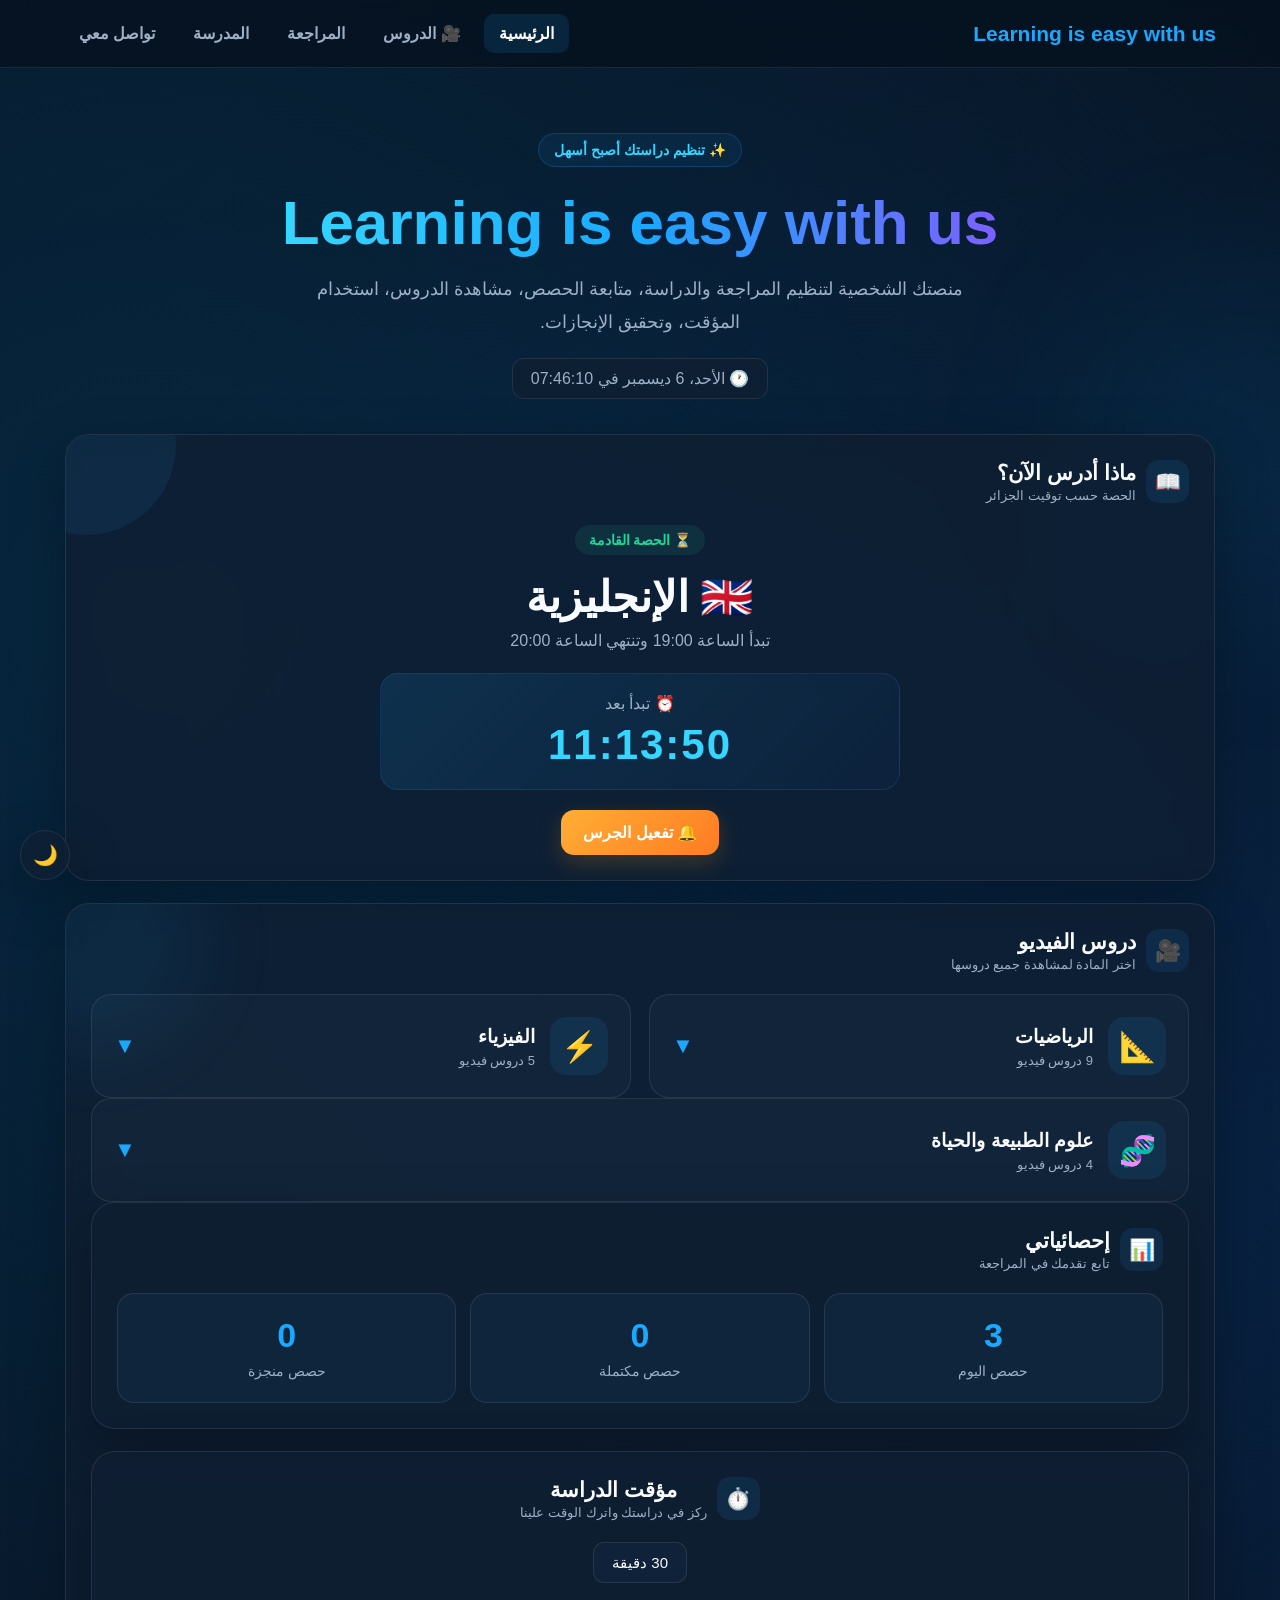
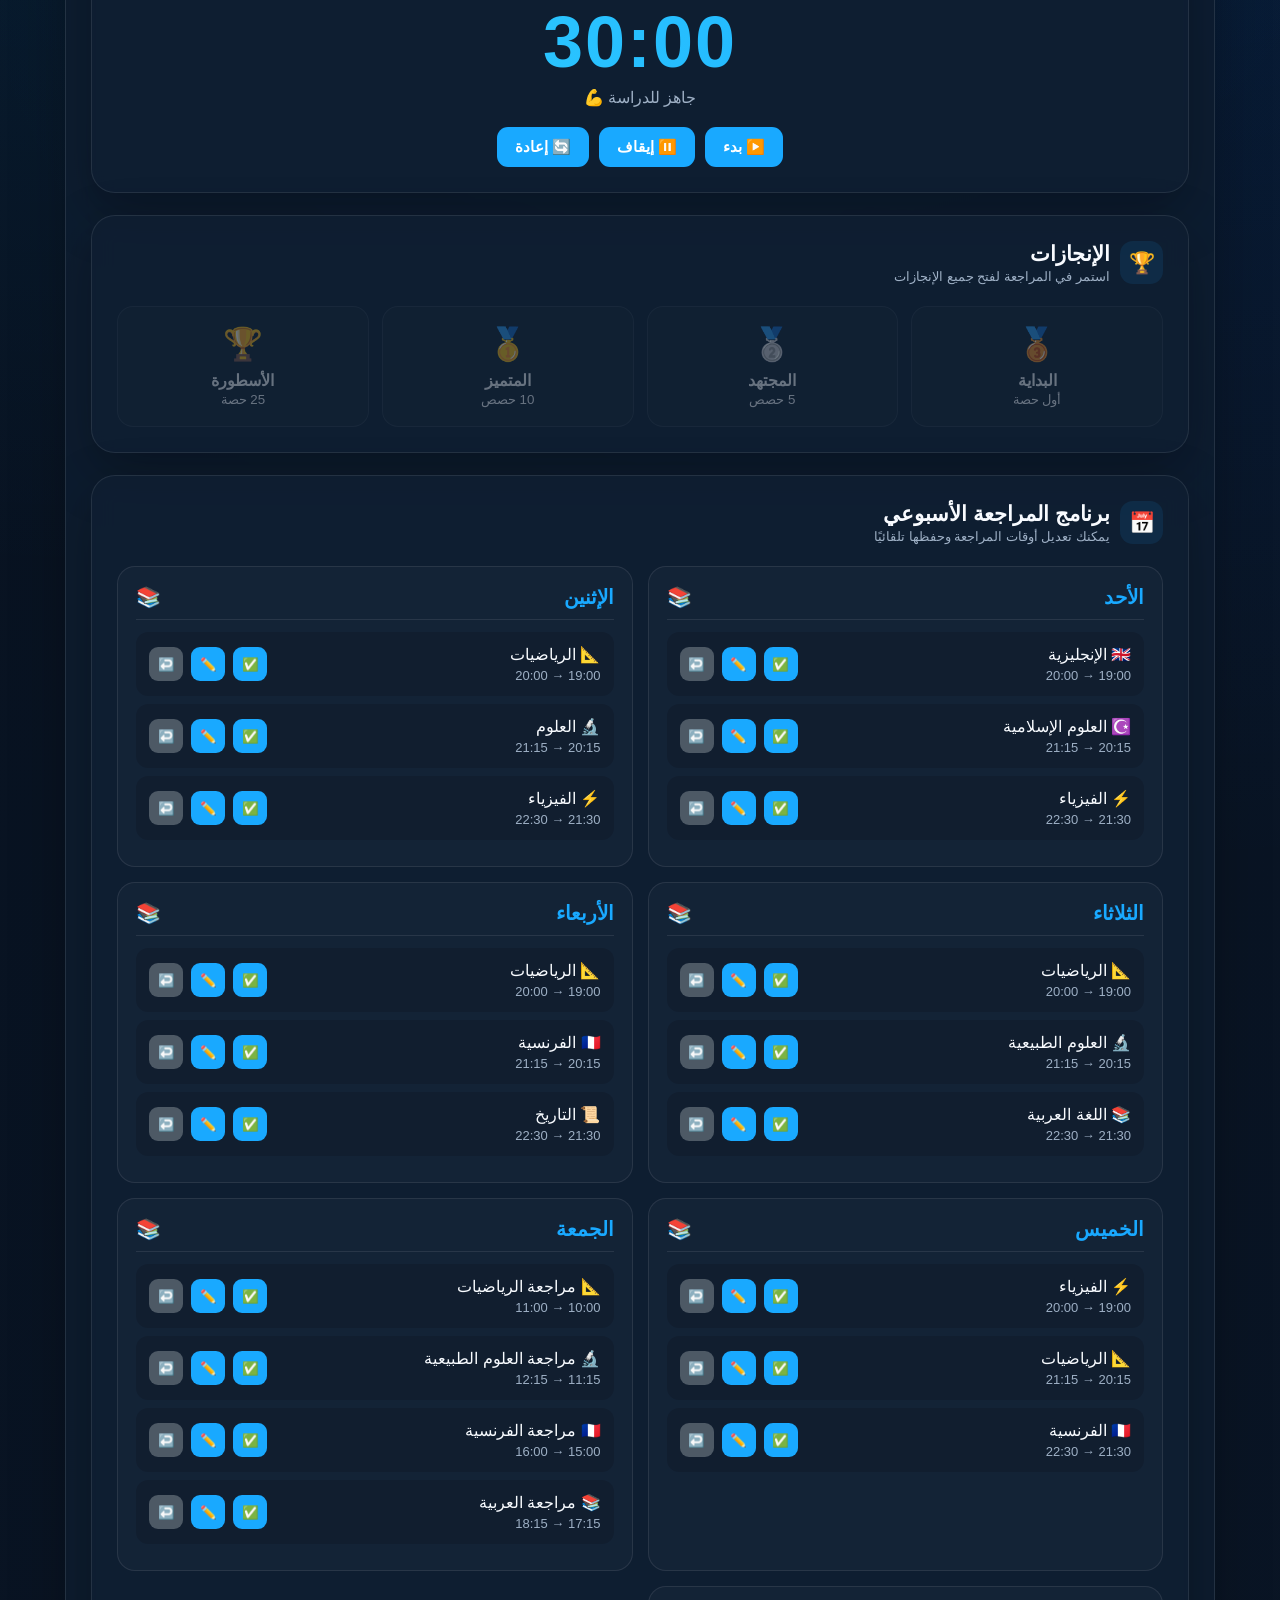
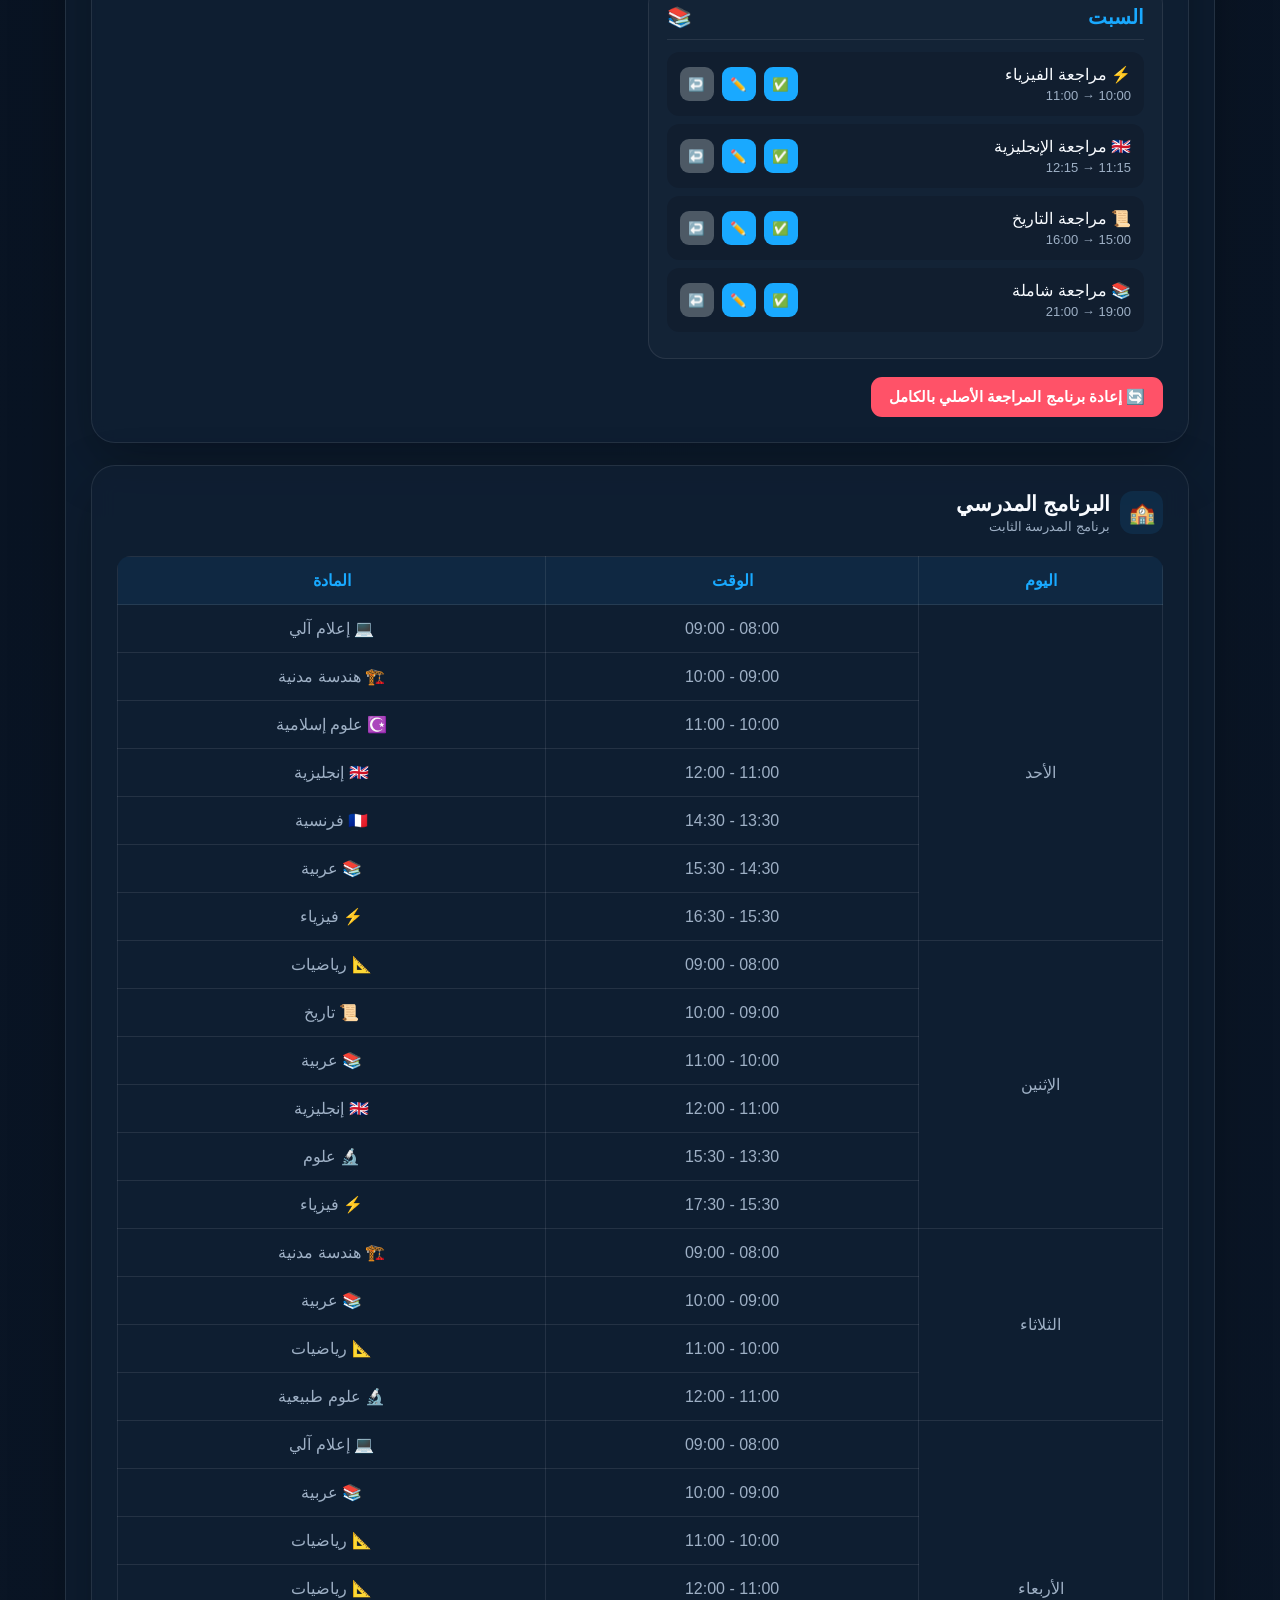
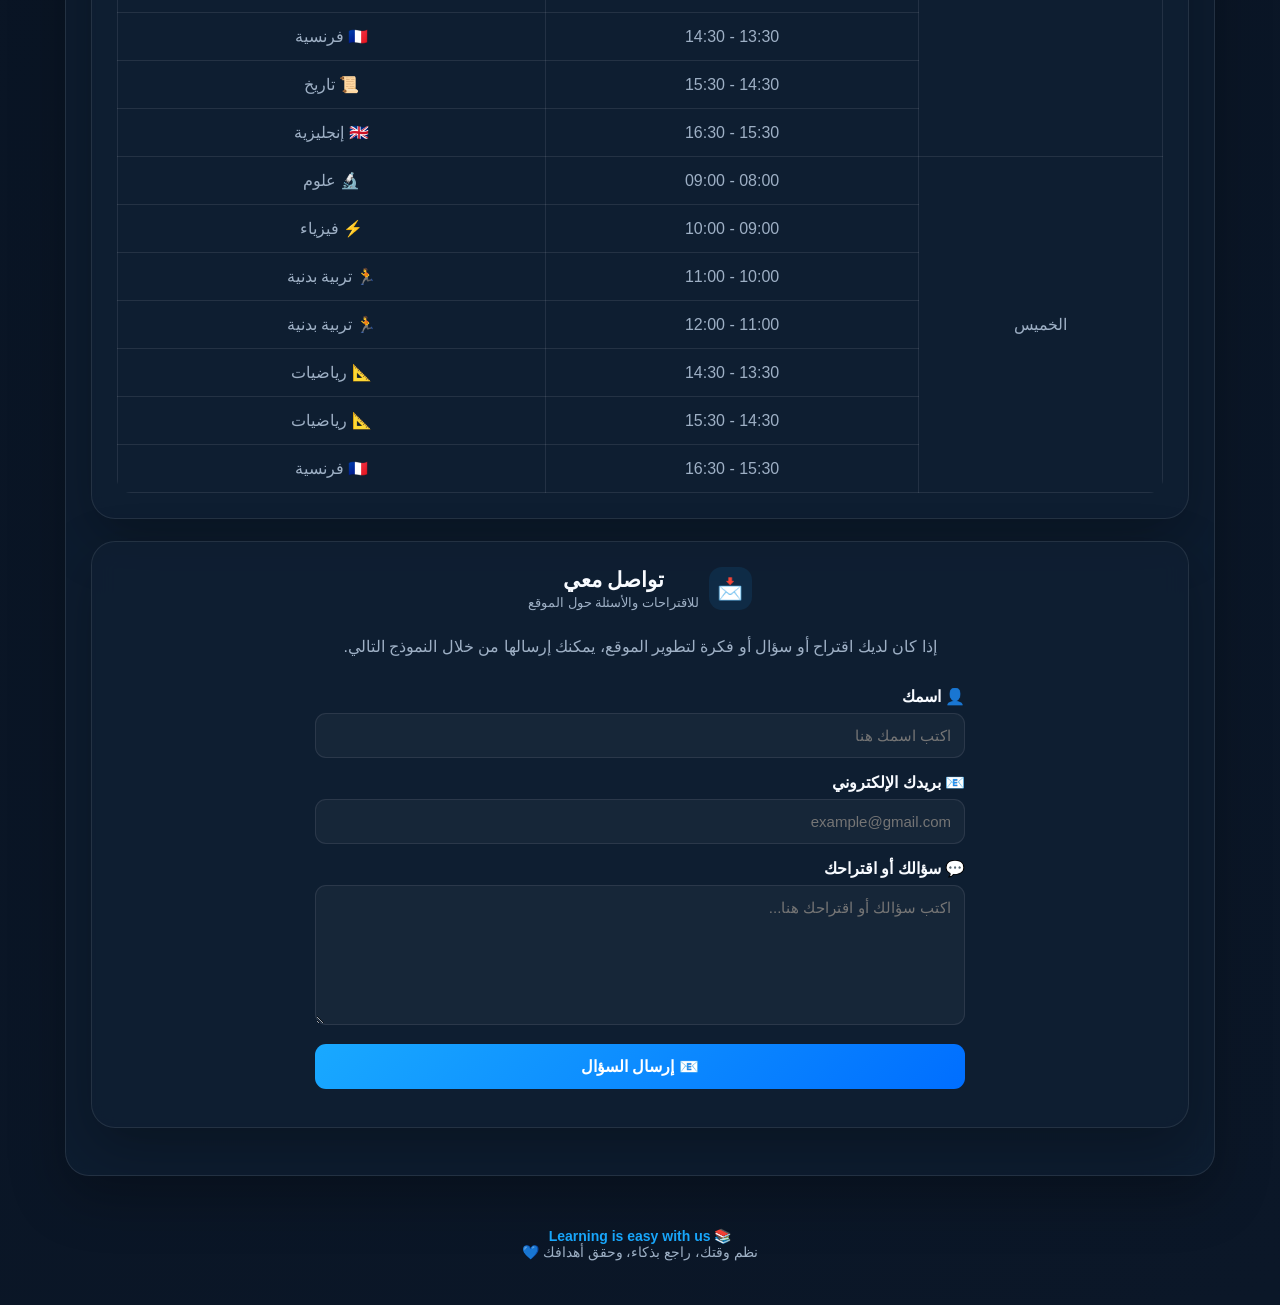
==== index.html @ bc73ed00 "Update biology lessons section with new content Removed the previous biology lessons section and add" ====
<!DOCTYPE html>

<html lang="ar" dir="rtl">
<head>
<meta charset="UTF-8">
<meta name="viewport" content="width=device-width, initial-scale=1.0">

<title>Learning is easy with us | برنامج الدراسة والمراجعة</title>

<meta name="description" content="Learning is easy with us لتنظيم الدراسة والمراجعة للسنة الأولى ثانوي تقني.">
<meta name="keywords" content="Learning is easy with us, 1ع تك1, برنامج الدراسة, برنامج المراجعة, السنة الأولى ثانوي تقني">
<meta name="author" content="Learning is easy with us">
<meta name="robots" content="index, follow">

<style>
:root{
    --bg:#07111f;
    --bg2:#0b1728;
    --card:rgba(15,31,51,.82);
    --card2:#102239;
    --text:#f8fbff;
    --muted:#9eb0c5;
    --blue:#19a9ff;
    --blue2:#006eff;
    --cyan:#35d6ff;
    --green:#20d69a;
    --red:#ff5268;
    --orange:#ffae35;
    --border:rgba(255,255,255,.09);
    --shadow:0 20px 55px rgba(0,0,0,.28);
}

*{
    box-sizing:border-box;
    margin:0;
    padding:0;
}

html{
    scroll-behavior:smooth;
}

body{
    min-height:100vh;
    font-family:Arial,"Tahoma",sans-serif;
    color:var(--text);
    background:
        radial-gradient(circle at 10% 10%,rgba(0,168,255,.14),transparent 28%),
        radial-gradient(circle at 90% 20%,rgba(0,110,255,.12),transparent 25%),
        linear-gradient(135deg,var(--bg),var(--bg2));
    transition:.3s;
}

body.light{
    --bg:#eef6fc;
    --bg2:#dfeefa;
    --card:rgba(255,255,255,.9);
    --card2:#fff;
    --text:#14202d;
    --muted:#607080;
    --border:rgba(0,0,0,.08);
    --shadow:0 15px 40px rgba(25,80,120,.12);
}

body:before{
    content:"";
    position:fixed;
    width:350px;
    height:350px;
    border-radius:50%;
    background:rgba(0,168,255,.07);
    filter:blur(80px);
    top:30%;
    right:-150px;
    pointer-events:none;
    z-index:-1;
}

nav{
    position:sticky;
    top:0;
    z-index:1000;
    width:100%;
    padding:14px 5%;
    display:flex;
    align-items:center;
    justify-content:space-between;
    gap:20px;
    background:rgba(6,17,30,.78);
    backdrop-filter:blur(18px);
    border-bottom:1px solid var(--border);
}

body.light nav{
    background:rgba(255,255,255,.8);
}

.logo{
    font-size:21px;
    font-weight:900;
    color:var(--text);
    display:flex;
    align-items:center;
    gap:9px;
}

.logo span{
    color:var(--blue);
}

.nav-links{
    display:flex;
    gap:8px;
    align-items:center;
    flex-wrap:wrap;
}

.nav-links a{
    text-decoration:none;
    color:var(--muted);
    font-weight:bold;
    padding:10px 15px;
    border-radius:10px;
    transition:.25s;
}

.nav-links a:hover,
.nav-links a.active{
    color:#fff;
    background:rgba(25,169,255,.13);
}

body.light .nav-links a:hover,
body.light .nav-links a.active{
    color:var(--blue2);
}

#theme-button{
    position:fixed;
    left:20px;
    bottom:20px;
    width:50px;
    height:50px;
    border:1px solid var(--border);
    border-radius:50%;
    background:var(--card);
    color:var(--text);
    box-shadow:var(--shadow);
    cursor:pointer;
    font-size:20px;
    z-index:1200;
    transition:.25s;
}

#theme-button:hover{
    transform:rotate(15deg) scale(1.06);
}

.container{
    width:min(1150px,92%);
    margin:auto;
}

.hero{
    padding:65px 0 35px;
    text-align:center;
}

.hero-badge{
    display:inline-flex;
    align-items:center;
    gap:7px;
    padding:8px 15px;
    border:1px solid rgba(25,169,255,.2);
    border-radius:30px;
    background:rgba(25,169,255,.08);
    color:var(--cyan);
    font-weight:bold;
    font-size:14px;
    margin-bottom:20px;
}

.hero h1{
    font-size:clamp(34px,6vw,62px);
    line-height:1.15;
    margin-bottom:15px;
    font-weight:900;
}

.hero h1 span{
    background:linear-gradient(90deg,var(--cyan),var(--blue),#7b61ff);
    -webkit-background-clip:text;
    background-clip:text;
    color:transparent;
}

.hero p{
    color:var(--muted);
    font-size:18px;
    line-height:1.8;
    max-width:700px;
    margin:auto;
}

.clock{
    margin:20px auto 0;
    display:inline-block;
    padding:10px 18px;
    border-radius:12px;
    background:var(--card);
    border:1px solid var(--border);
    color:var(--muted);
}

.card{
    background:var(--card);
    border:1px solid var(--border);
    border-radius:24px;
    padding:25px;
    margin-bottom:22px;
    box-shadow:var(--shadow);
    backdrop-filter:blur(12px);
}

.card-title{
    display:flex;
    align-items:center;
    gap:10px;
    margin-bottom:22px;
}

.card-title .title-icon{
    width:43px;
    height:43px;
    display:grid;
    place-items:center;
    background:rgba(25,169,255,.1);
    border-radius:13px;
    font-size:21px;
}

.card h2{
    font-size:21px;
}

.card-subtitle{
    color:var(--muted);
    font-size:13px;
    margin-top:3px;
}

/* =========================
   🎥 قسم الدروس
========================= */

.video-section{
    position:relative;
    overflow:hidden;
}

.video-section:before{
    content:"";
    position:absolute;
    width:220px;
    height:220px;
    border-radius:50%;
    background:rgba(25,169,255,.07);
    filter:blur(35px);
    left:-80px;
    top:-70px;
    pointer-events:none;
}

.video-grid{
    display:grid;
    grid-template-columns:repeat(2,1fr);
    gap:20px;
}

.video-card{
    position:relative;
    overflow:hidden;
    border:1px solid var(--border);
    border-radius:20px;
    background:rgba(0,0,0,.13);
    transition:.3s;
}

.video-card:hover{
    transform:translateY(-4px);
    border-color:rgba(25,169,255,.35);
    box-shadow:0 15px 35px rgba(0,0,0,.2);
}

.video-frame{
    width:100%;
    aspect-ratio:16/9;
    background:#000;
}

.video-frame iframe{
    width:100%;
    height:100%;
    border:0;
    display:block;
}

.video-info{
    padding:18px;
}

.video-number{
    display:inline-block;
    padding:6px 10px;
    border-radius:20px;
    background:rgba(25,169,255,.1);
    color:var(--cyan);
    font-size:12px;
    font-weight:bold;
    margin-bottom:10px;
}

.video-title{
    font-size:17px;
    font-weight:900;
    line-height:1.7;
    margin-bottom:7px;
}

.video-description{
    color:var(--muted);
    font-size:13px;
    line-height:1.7;
}

.current-card{
    overflow:hidden;
    position:relative;
}

.current-card:before{
    content:"";
    position:absolute;
    width:180px;
    height:180px;
    border-radius:50%;
    background:rgba(25,169,255,.08);
    left:-70px;
    top:-80px;
}

.current-lesson{
    position:relative;
    text-align:center;
}

.lesson-status{
    display:inline-block;
    padding:7px 14px;
    border-radius:30px;
    background:rgba(32,214,154,.1);
    color:var(--green);
    font-weight:bold;
    font-size:14px;
}

.current-subject{
    font-size:clamp(28px,5vw,43px);
    font-weight:900;
    margin:17px 0 8px;
    color:var(--text);
}

.current-time{
    color:var(--muted);
    font-size:16px;
}

.school-timer{
    max-width:520px;
    margin:23px auto 0;
    padding:20px;
    border-radius:18px;
    background:linear-gradient(135deg,rgba(25,169,255,.12),rgba(0,110,255,.04));
    border:1px solid rgba(25,169,255,.14);
}

.school-timer-label{
    color:var(--muted);
    margin-bottom:8px;
}

.school-timer-display{
    direction:ltr;
    font-size:42px;
    font-weight:900;
    letter-spacing:2px;
    color:var(--cyan);
}

.bell-area{
    display:flex;
    justify-content:center;
    margin-top:20px;
}

.bell-button{
    border:0;
    padding:13px 22px;
    border-radius:13px;
    background:linear-gradient(135deg,var(--orange),#ff7b22);
    color:#fff;
    cursor:pointer;
    font-size:16px;
    font-weight:bold;
    box-shadow:0 8px 25px rgba(255,152,0,.2);
    transition:.25s;
}

.bell-button:hover{
    transform:translateY(-2px);
}

.bell-button.active{
    background:linear-gradient(135deg,var(--green),#0da978);
}

.bell-button.ringing{
    background:var(--red);
    animation:alarmPulse .8s infinite;
}

@keyframes alarmPulse{
    0%,100%{transform:scale(1)}
    50%{transform:scale(1.06)}
}

.stats{
    display:grid;
    grid-template-columns:repeat(3,1fr);
    gap:14px;
}

.stat{
    padding:22px 15px;
    text-align:center;
    border-radius:17px;
    background:rgba(25,169,255,.055);
    border:1px solid var(--border);
}

.stat-number{
    display:block;
    font-size:34px;
    font-weight:900;
    color:var(--blue);
    margin-bottom:7px;
}

.stat-label{
    color:var(--muted);
    font-size:14px;
}

.timer{
    text-align:center;
}

.timer select{
    appearance:none;
    padding:11px 18px;
    border-radius:11px;
    border:1px solid var(--border);
    background:var(--card2);
    color:var(--text);
    font-size:15px;
    outline:none;
}

.timer-display{
    direction:ltr;
    font-size:72px;
    font-weight:900;
    letter-spacing:2px;
    margin:18px 0 5px;
    background:linear-gradient(90deg,var(--cyan),var(--blue));
    -webkit-background-clip:text;
    background-clip:text;
    color:transparent;
}

#timerStatus{
    color:var(--muted);
}

.timer-buttons{
    display:flex;
    justify-content:center;
    gap:10px;
    flex-wrap:wrap;
    margin-top:20px;
}

.timer-buttons button,
.main-button{
    border:0;
    padding:11px 18px;
    border-radius:11px;
    background:var(--blue);
    color:#fff;
    font-size:15px;
    font-weight:bold;
    cursor:pointer;
    transition:.25s;
}

.timer-buttons button:hover,
.main-button:hover{
    transform:translateY(-2px);
    background:var(--blue2);
}

.achievements{
    display:grid;
    grid-template-columns:repeat(4,1fr);
    gap:13px;
}

.achievement{
    text-align:center;
    padding:18px 10px;
    border-radius:16px;
    background:rgba(255,255,255,.025);
    border:1px solid var(--border);
    opacity:.38;
    transition:.3s;
}

.achievement.unlocked{
    opacity:1;
    border-color:rgba(32,214,154,.5);
    background:rgba(32,214,154,.07);
    transform:translateY(-2px);
}

.achievement .icon{
    display:block;
    font-size:32px;
    margin-bottom:8px;
}

.schedule{
    display:grid;
    grid-template-columns:repeat(2,1fr);
    gap:15px;
}

.day-card{
    padding:18px;
    border-radius:18px;
    background:rgba(255,255,255,.025);
    border:1px solid var(--border);
}

.day-title{
    display:flex;
    align-items:center;
    justify-content:space-between;
    color:var(--blue);
    font-size:20px;
    font-weight:900;
    padding-bottom:10px;
    border-bottom:1px solid var(--border);
    margin-bottom:12px;
}

.lesson{
    display:flex;
    align-items:center;
    gap:8px;
    padding:12px;
    margin:8px 0;
    border-radius:12px;
    background:rgba(0,0,0,.13);
    border:1px solid transparent;
    transition:.2s;
}

.lesson:hover{
    border-color:rgba(25,169,255,.18);
}

.lesson-info{
    flex:1;
    min-width:0;
}

.lesson-time{
    color:var(--muted);
    font-size:13px;
    margin-top:4px;
}

.lesson.completed{
    opacity:.45;
}

.lesson.completed .lesson-info{
    text-decoration:line-through;
}

.lesson button{
    border:0;
    min-width:34px;
    height:34px;
    border-radius:9px;
    background:var(--blue);
    color:#fff;
    cursor:pointer;
}

.lesson button.restore{
    background:#4d5965;
}

.reset-all{
    margin-top:18px;
    background:var(--red);
}

.reset-all:hover{
    background:#e63e55;
}

.school-schedule{
    overflow:hidden;
}

.table-wrap{
    overflow-x:auto;
    border-radius:14px;
}

table{
    width:100%;
    border-collapse:collapse;
    min-width:700px;
}

th,td{
    padding:14px 12px;
    border:1px solid var(--border);
    text-align:center;
}

th{
    background:rgba(25,169,255,.08);
    color:var(--blue);
}

td{
    color:var(--muted);
}

.contact-card{
    text-align:center;
}

.contact-description{
    color:var(--muted);
    line-height:1.9;
    max-width:650px;
    margin:0 auto 25px;
}

.contact-form{
    width:min(650px,100%);
    margin:auto;
    text-align:right;
}

.contact-form label{
    display:block;
    margin-bottom:7px;
    font-weight:bold;
}

.contact-form input,
.contact-form textarea{
    width:100%;
    padding:13px;
    margin-bottom:15px;
    border-radius:11px;
    border:1px solid var(--border);
    background:rgba(255,255,255,.035);
    color:var(--text);
    font-family:Arial,sans-serif;
    font-size:15px;
    outline:none;
}

.contact-form input:focus,
.contact-form textarea:focus{
    border-color:var(--blue);
    box-shadow:0 0 0 3px rgba(25,169,255,.1);
}

.contact-form textarea{
    min-height:140px;
    resize:vertical;
}

.contact-submit{
    width:100%;
    padding:13px;
    border:0;
    border-radius:11px;
    background:linear-gradient(135deg,var(--blue),var(--blue2));
    color:#fff;
    font-size:16px;
    font-weight:bold;
    cursor:pointer;
}

.contact-submit:disabled{
    opacity:.6;
    cursor:not-allowed;
}

#contactStatus{
    margin-top:13px;
    line-height:1.7;
}

.contact-success{
    color:var(--green);
}

.contact-error{
    color:var(--red);
}

.modal{
    display:none;
    position:fixed;
    inset:0;
    z-index:3000;
    align-items:center;
    justify-content:center;
    padding:20px;
    background:rgba(0,0,0,.72);
    backdrop-filter:blur(5px);
}

.modal-content{
    width:min(450px,100%);
    padding:25px;
    border-radius:22px;
    background:var(--card2);
    border:1px solid var(--border);
    box-shadow:var(--shadow);
}

.modal-content h2{
    color:var(--blue);
    margin-bottom:20px;
}

.modal-content label{
    display:block;
    margin:12px 0 6px;
}

.modal-content input{
    width:100%;
    padding:12px;
    border-radius:10px;
    border:1px solid var(--border);
    background:rgba(255,255,255,.04);
    color:var(--text);
    outline:none;
}

.modal-buttons{
    display:flex;
    gap:10px;
    margin-top:20px;
}

.modal-buttons button{
    flex:1;
    padding:12px;
    border:0;
    border-radius:10px;
    cursor:pointer;
    font-weight:bold;
}

.save-button{
    background:var(--green);
    color:#fff;
}

.cancel-button{
    background:#555;
    color:#fff;
}

footer{
    text-align:center;
    color:var(--muted);
    padding:30px 10px 45px;
    font-size:14px;
}

footer strong{
    color:var(--blue);
}

@media(max-width:800px){

    nav{
        padding:12px 4%;
        flex-direction:column;
    }

    .logo{
        font-size:17px;
    }

    .nav-links{
        justify-content:center;
    }

    .nav-links a{
        padding:8px 9px;
        font-size:13px;
    }

    .hero{
        padding:45px 0 25px;
    }

    .hero p{
        font-size:16px;
    }

    .stats,
    .achievements,
    .schedule,
    .video-grid{
        grid-template-columns:1fr;
    }

    .card{
        padding:18px;
        border-radius:19px;
    }

    .timer-display{
        font-size:55px;
    }

    .lesson{
        flex-wrap:wrap;
    }

    .school-timer-display{
        font-size:35px;
    }

    #theme-button{
        left:14px;
        bottom:14px;
    }
}

@media(max-width:480px){

    .nav-links{
        gap:2px;
    }

    .nav-links a{
        padding:7px;
        font-size:12px;
    }

    .hero h1{
        font-size:35px;
    }

    .current-subject{
        font-size:27px;
    }

    .lesson button{
        min-width:32px;
    }

    .video-title{
        font-size:15px;
    }
}
</style>

</head>

<body>

<nav>
    <div class="logo">
         <span>Learning is easy with us</span>
    </div>

<div class="nav-links">
    <a href="#home" class="active">الرئيسية</a>
    <a href="#videos-section">🎥 الدروس</a>
    <a href="#schedule-section">المراجعة</a>
    <a href="#school-section">المدرسة</a>
    <a href="#contact">تواصل معي</a>
</div>

</nav>

<button id="theme-button" onclick="toggleTheme()">🌙</button>

<main class="container" id="home">

<section class="hero">

<div class="hero-badge">
    ✨ تنظيم دراستك أصبح أسهل
</div>

<h1>
    <span>Learning is easy with us</span>
</h1>

<p>
    منصتك الشخصية لتنظيم المراجعة والدراسة،
    متابعة الحصص، مشاهدة الدروس، استخدام المؤقت،
    وتحقيق الإنجازات.
</p>

<div class="clock" id="clock">
    🕐 جاري تحميل الوقت...
</div>

</section>

<section class="card current-card">

<div class="card-title">
    <div class="title-icon">📖</div>
    <div>
        <h2>ماذا أدرس الآن؟</h2>
        <div class="card-subtitle">الحصة حسب توقيت الجزائر</div>
    </div>
</div>

<div class="current-lesson" id="currentLesson">
    جاري التحقق من الحصة...
</div>

<div class="bell-area">
    <button id="bellButton" class="bell-button" onclick="enableBell()">
        🔔 تفعيل الجرس
    </button>
</div>

</section>





<!-- =====================================================
     🎥 قسم الدروس بالفيديو
     نظام المواد القابلة للفتح والإغلاق
===================================================== -->

<style>

/* ===== بطاقات المواد ===== */

.subject-video-list{
    display:grid;
    grid-template-columns:repeat(2,1fr);
    gap:18px;
}

/* بطاقة المادة */

.subject-video-box{
    border:1px solid var(--border);
    border-radius:20px;
    overflow:hidden;
    background:rgba(255,255,255,.025);
    transition:.3s;
}

.subject-video-box:hover{
    border-color:rgba(25,169,255,.35);
}

/* زر المادة */

.subject-video-button{
    width:100%;
    border:0;
    background:transparent;
    color:var(--text);
    padding:22px;
    display:flex;
    align-items:center;
    gap:15px;
    cursor:pointer;
    text-align:right;
    transition:.25s;
}

.subject-video-button:hover{
    background:rgba(25,169,255,.07);
}

.subject-icon{
    width:58px;
    height:58px;
    flex-shrink:0;
    display:grid;
    place-items:center;
    border-radius:16px;
    background:rgba(25,169,255,.1);
    font-size:30px;
}

.subject-name{
    flex:1;
}

.subject-name strong{
    display:block;
    font-size:19px;
    margin-bottom:5px;
}

.subject-name span{
    color:var(--muted);
    font-size:13px;
}

.subject-arrow{
    font-size:22px;
    color:var(--blue);
    transition:.3s;
}

.subject-video-box.open .subject-arrow{
    transform:rotate(180deg);
}

/* محتوى الدروس */

.subject-video-content{
    display:none;
    padding:0 18px 20px;
    border-top:1px solid var(--border);
}

.subject-video-box.open .subject-video-content{
    display:block;
    animation:videoOpen .3s ease;
}

@keyframes videoOpen{
    from{
        opacity:0;
        transform:translateY(-8px);
    }

    to{
        opacity:1;
        transform:translateY(0);
    }
}

/* شبكة الفيديوهات */

.subject-video-content .video-grid{
    display:grid;
    grid-template-columns:repeat(2,1fr);
    gap:18px;
    padding-top:18px;
}

/* الفيديو */

.subject-video-content .video-card{
    position:relative;
    overflow:hidden;
    border:1px solid var(--border);
    border-radius:18px;
    background:rgba(0,0,0,.13);
    transition:.3s;
}

.subject-video-content .video-card:hover{
    transform:translateY(-3px);
    border-color:rgba(25,169,255,.35);
}

.subject-video-content .video-frame{
    width:100%;
    aspect-ratio:16/9;
    background:#000;
}

.subject-video-content .video-frame iframe{
    width:100%;
    height:100%;
    border:0;
    display:block;
}

.subject-video-content .video-info{
    padding:15px;
}

.subject-video-content .video-number{
    display:inline-block;
    padding:5px 9px;
    border-radius:20px;
    background:rgba(25,169,255,.1);
    color:var(--cyan);
    font-size:12px;
    font-weight:bold;
    margin-bottom:8px;
}

.subject-video-content .video-title{
    font-size:16px;
    font-weight:900;
    line-height:1.6;
    margin-bottom:5px;
}

.subject-video-content .video-description{
    color:var(--muted);
    font-size:12px;
    line-height:1.6;
}

/* الهاتف */

@media(max-width:800px){

    .subject-video-list{
        grid-template-columns:1fr;
    }

    .subject-video-content .video-grid{
        grid-template-columns:1fr;
    }

}

</style>


<section class="card video-section" id="videos-section">

    <div class="card-title">

        <div class="title-icon">🎥</div>

        <div>
            <h2>دروس الفيديو</h2>

            <div class="card-subtitle">
                اختر المادة لمشاهدة جميع دروسها
            </div>
        </div>

    </div>


    <div class="subject-video-list">



        
        <!-- =================================================
             📐 الرياضيات
        ================================================== -->

        <div class="subject-video-box">

            <button
                class="subject-video-button"
                onclick="toggleSubjectVideos(this)"
            >

                <div class="subject-icon">
                    📐
                </div>

                <div class="subject-name">

                    <strong>الرياضيات</strong>

                    <span>
                        9 دروس فيديو
                    </span>

                </div>

                <div class="subject-arrow">
                    ▼
                </div>

            </button>


            <div class="subject-video-content">

                <div class="video-grid">


                    <!-- الدرس 1 -->

                    <div class="video-card">

                        <div class="video-frame">

                            <iframe
                                src="https://www.youtube.com/embed/SiwANq5js_w"
                                title="رياضيات - الدرس 1"
                                allow="accelerometer; autoplay; clipboard-write; encrypted-media; gyroscope; picture-in-picture; web-share"
                                allowfullscreen>
                            </iframe>

                        </div>

                        <div class="video-info">

                            <span class="video-number">
                                📐 الدرس 1
                            </span>

                            <div class="video-title">
                                الرياضيات — الدرس 1
                            </div>

                            <div class="video-description">
                                شرح درس الرياضيات للسنة الأولى ثانوي.
                            </div>

                        </div>

                    </div>


                    <!-- الدرس 2 -->

                    <div class="video-card">

                        <div class="video-frame">

                            <iframe
                                src="https://www.youtube.com/embed/ekZHOZ2nZFg"
                                title="رياضيات - الدرس 2"
                                allow="accelerometer; autoplay; clipboard-write; encrypted-media; gyroscope; picture-in-picture; web-share"
                                allowfullscreen>
                            </iframe>

                        </div>

                        <div class="video-info">

                            <span class="video-number">
                                📐 الدرس 2
                            </span>

                            <div class="video-title">
                                الرياضيات — الدرس 2
                            </div>

                            <div class="video-description">
                                شرح درس الرياضيات للسنة الأولى ثانوي.
                            </div>

                        </div>

                    </div>


                    <!-- الدرس 3 -->

                    <div class="video-card">

                        <div class="video-frame">

                            <iframe
                                src="https://www.youtube.com/embed/ye_iS47a7yk"
                                title="رياضيات - الدرس 3"
                                allow="accelerometer; autoplay; clipboard-write; encrypted-media; gyroscope; picture-in-picture; web-share"
                                allowfullscreen>
                            </iframe>

                        </div>

                        <div class="video-info">

                            <span class="video-number">
                                📐 الدرس 3
                            </span>

                            <div class="video-title">
                                الرياضيات — الدرس 3
                            </div>

                            <div class="video-description">
                                شرح درس الرياضيات للسنة الأولى ثانوي.
                            </div>

                        </div>

                    </div>


                    <!-- الدرس 4 -->

                    <div class="video-card">

                        <div class="video-frame">

                            <iframe
                                src="https://www.youtube.com/embed/rs2yKtdd8qc"
                                title="رياضيات - الدرس 4"
                                allow="accelerometer; autoplay; clipboard-write; encrypted-media; gyroscope; picture-in-picture; web-share"
                                allowfullscreen>
                            </iframe>

                        </div>

                        <div class="video-info">

                            <span class="video-number">
                                📐 الدرس 4
                            </span>

                            <div class="video-title">
                                الرياضيات — الدرس 4
                            </div>

                            <div class="video-description">
                                شرح درس الرياضيات للسنة الأولى ثانوي.
                            </div>

                        </div>

                    </div>


                    <!-- الدرس 5 -->

                    <div class="video-card">

                        <div class="video-frame">

                            <iframe
                                src="https://www.youtube.com/embed/PKJ1jMhHMzo"
                                title="رياضيات - الدرس 5"
                                allow="accelerometer; autoplay; clipboard-write; encrypted-media; gyroscope; picture-in-picture; web-share"
                                allowfullscreen>
                            </iframe>

                        </div>

                        <div class="video-info">

                            <span class="video-number">
                                📐 الدرس 5
                            </span>

                            <div class="video-title">
                                الرياضيات — الدرس 5
                            </div>

                            <div class="video-description">
                                شرح درس الرياضيات للسنة الأولى ثانوي.
                            </div>

                        </div>

                    </div>


                    <!-- الدرس 6 -->

                    <div class="video-card">

                        <div class="video-frame">

                            <iframe
                                src="https://www.youtube.com/embed/7Xns4feLSiI"
                                title="رياضيات - الدرس 6"
                                allow="accelerometer; autoplay; clipboard-write; encrypted-media; gyroscope; picture-in-picture; web-share"
                                allowfullscreen>
                            </iframe>

                        </div>

                        <div class="video-info">

                            <span class="video-number">
                                📐 الدرس 6
                            </span>

                            <div class="video-title">
                                الرياضيات — الدرس 6
                            </div>

                            <div class="video-description">
                                شرح درس الرياضيات للسنة الأولى ثانوي.
                            </div>

                        </div>

                    </div>


                    <!-- الدرس 7 -->

                    <div class="video-card">

                        <div class="video-frame">

                            <iframe
                                src="https://www.youtube.com/embed/nXDTb6bZiTo"
                                title="رياضيات - الدرس 7"
                                allow="accelerometer; autoplay; clipboard-write; encrypted-media; gyroscope; picture-in-picture; web-share"
                                allowfullscreen>
                            </iframe>

                        </div>

                        <div class="video-info">

                            <span class="video-number">
                                📐 الدرس 7
                            </span>

                            <div class="video-title">
                                الرياضيات — الدرس 7
                            </div>

                            <div class="video-description">
                                شرح درس الرياضيات للسنة الأولى ثانوي.
                            </div>

                        </div>

                    </div>


                    <!-- الدرس 8 -->

                    <div class="video-card">

                        <div class="video-frame">

                            <iframe
                                src="https://www.youtube.com/embed/MYkLzBXJ-5o"
                                title="رياضيات - الدرس 8"
                                allow="accelerometer; autoplay; clipboard-write; encrypted-media; gyroscope; picture-in-picture; web-share"
                                allowfullscreen>
                            </iframe>

                        </div>

                        <div class="video-info">

                            <span class="video-number">
                                📐 الدرس 8
                            </span>

                            <div class="video-title">
                                الرياضيات — الدرس 8
                            </div>

                            <div class="video-description">
                                شرح درس الرياضيات للسنة الأولى ثانوي.
                            </div>

                        </div>

                    </div>


                    <!-- الدرس 9 -->

                    <div class="video-card">

                        <div class="video-frame">

                            <iframe
                                src="https://www.youtube.com/embed/xRYmShGz6f4"
                                title="رياضيات - الدرس 9"
                                allow="accelerometer; autoplay; clipboard-write; encrypted-media; gyroscope; picture-in-picture; web-share"
                                allowfullscreen>
                            </iframe>

                        </div>

                        <div class="video-info">

                            <span class="video-number">
                                📐 الدرس 9
                            </span>

                            <div class="video-title">
                                الرياضيات — الدرس 9
                            </div>

                            <div class="video-description">
                                شرح درس الرياضيات للسنة الأولى ثانوي.
                            </div>

                        </div>

                    </div>


                </div>

            </div>

        </div>



        <!-- =================================================
             ⚡ الفيزياء
        ================================================== -->

        <div class="subject-video-box">

            <button
                class="subject-video-button"
                onclick="toggleSubjectVideos(this)"
            >

                <div class="subject-icon">
                    ⚡
                </div>

                <div class="subject-name">

                    <strong>الفيزياء</strong>

                    <span>
                        5 دروس فيديو
                    </span>

                </div>

                <div class="subject-arrow">
                    ▼
                </div>

            </button>


            <div class="subject-video-content">

                <div class="video-grid">


                    <!-- الفيزياء 1 -->

                    <div class="video-card">

                        <div class="video-frame">

                            <iframe
                                src="https://www.youtube.com/embed/Zs_HNZW_ECM"
                                title="فيزياء - الدرس 1"
                                allow="accelerometer; autoplay; clipboard-write; encrypted-media; gyroscope; picture-in-picture; web-share"
                                allowfullscreen>
                            </iframe>

                        </div>

                        <div class="video-info">

                            <span class="video-number">
                                ⚡ الدرس 1
                            </span>

                            <div class="video-title">
                                الفيزياء — الدرس 1
                            </div>

                            <div class="video-description">
                                شرح درس الفيزياء للسنة الأولى ثانوي.
                            </div>

                        </div>

                    </div>


                    <!-- الفيزياء 2 -->

                    <div class="video-card">

                        <div class="video-frame">

                            <iframe
                                src="https://www.youtube.com/embed/dXhSLKisUbU"
                                title="فيزياء - الدرس 2"
                                allow="accelerometer; autoplay; clipboard-write; encrypted-media; gyroscope; picture-in-picture; web-share"
                                allowfullscreen>
                            </iframe>

                        </div>

                        <div class="video-info">

                            <span class="video-number">
                                ⚡ الدرس 2
                            </span>

                            <div class="video-title">
                                الفيزياء — الدرس 2
                            </div>

                            <div class="video-description">
                                شرح درس الفيزياء للسنة الأولى ثانوي.
                            </div>

                        </div>

                    </div>


                    <!-- الفيزياء 3 -->

                    <div class="video-card">

                        <div class="video-frame">

                            <iframe
                                src="https://www.youtube.com/embed/-lFlnPc2LCo"
                                title="فيزياء - الدرس 3"
                                allow="accelerometer; autoplay; clipboard-write; encrypted-media; gyroscope; picture-in-picture; web-share"
                                allowfullscreen>
                            </iframe>

                        </div>

                        <div class="video-info">

                            <span class="video-number">
                                ⚡ الدرس 3
                            </span>

                            <div class="video-title">
                                الفيزياء — الدرس 3
                            </div>

                            <div class="video-description">
                                شرح درس الفيزياء للسنة الأولى ثانوي.
                            </div>

                        </div>

                    </div>


                    <!-- الفيزياء 4 -->

                    <div class="video-card">

                        <div class="video-frame">

                            <iframe
                                src="https://www.youtube.com/embed/Pd6VD3_VgdE"
                                title="فيزياء - الدرس 4"
                                allow="accelerometer; autoplay; clipboard-write; encrypted-media; gyroscope; picture-in-picture; web-share"
                                allowfullscreen>
                            </iframe>

                        </div>

                        <div class="video-info">

                            <span class="video-number">
                                ⚡ الدرس 4
                            </span>

                            <div class="video-title">
                                الفيزياء — الدرس 4
                            </div>

                            <div class="video-description">
                                شرح درس الفيزياء للسنة الأولى ثانوي.
                            </div>

                        </div>

                    </div>


                    <!-- الفيزياء 5 -->

                    <div class="video-card">

                        <div class="video-frame">

                            <iframe
                                src="https://www.youtube.com/embed/uZ1o5viWAHs"
                                title="فيزياء - الدرس 5"
                                allow="accelerometer; autoplay; clipboard-write; encrypted-media; gyroscope; picture-in-picture; web-share"
                                allowfullscreen>
                            </iframe>

                        </div>

                        <div class="video-info">

                            <span class="video-number">
                                ⚡ الدرس 5
                            </span>

                            <div class="video-title">
                                الفيزياء — الدرس 5
                            </div>

                            <div class="video-description">
                                شرح درس الفيزياء للسنة الأولى ثانوي.
                            </div>

                        </div>

                    </div>


                </div>

            </div>

        </div>


    </div>



        <!-- =================================================
             🧬 علوم الطبيعة والحياة
        ================================================== -->

        <div class="subject-video-box">

            <button
                class="subject-video-button"
                onclick="toggleSubjectVideos(this)"
            >

                <div class="subject-icon">
                    🧬
                </div>

                <div class="subject-name">

                    <strong>علوم الطبيعة والحياة</strong>

                    <span>
                        4 دروس فيديو
                    </span>

                </div>

                <div class="subject-arrow">
                    ▼
                </div>

            </button>


            <div class="subject-video-content">

                <div class="video-grid">


                    <!-- علوم الطبيعة والحياة 1 -->

                    <div class="video-card">

                        <div class="video-frame">

                            <iframe
                                src="https://www.youtube.com/embed/Z9XnpZaVOI0"
                                title="علوم الطبيعة والحياة - الدرس 1"
                                loading="lazy"
                                allow="accelerometer; autoplay; clipboard-write; encrypted-media; gyroscope; picture-in-picture; web-share"
                                allowfullscreen>
                            </iframe>

                        </div>

                        <div class="video-info">

                            <span class="video-number">
                                🧬 الدرس 1
                            </span>

                            <div class="video-title">
                                علوم الطبيعة والحياة — الدرس 1
                            </div>

                            <div class="video-description">
                                شرح درس علوم الطبيعة والحياة للسنة الأولى ثانوي.
                            </div>

                        </div>

                    </div>


                    <!-- علوم الطبيعة والحياة 2 -->

                    <div class="video-card">

                        <div class="video-frame">

                            <iframe
                                src="https://www.youtube.com/embed/P2uyQjNkzUc"
                                title="علوم الطبيعة والحياة - الدرس 2"
                                loading="lazy"
                                allow="accelerometer; autoplay; clipboard-write; encrypted-media; gyroscope; picture-in-picture; web-share"
                                allowfullscreen>
                            </iframe>

                        </div>

                        <div class="video-info">

                            <span class="video-number">
                                🧬 الدرس 2
                            </span>

                            <div class="video-title">
                                علوم الطبيعة والحياة — الدرس 2
                            </div>

                            <div class="video-description">
                                شرح درس علوم الطبيعة والحياة للسنة الأولى ثانوي.
                            </div>

                        </div>

                    </div>


                    <!-- علوم الطبيعة والحياة 3 -->

                    <div class="video-card">

                        <div class="video-frame">

                            <iframe
                                src="https://www.youtube.com/embed/QAtbIlh5w7Q"
                                title="علوم الطبيعة والحياة - الدرس 3"
                                loading="lazy"
                                allow="accelerometer; autoplay; clipboard-write; encrypted-media; gyroscope; picture-in-picture; web-share"
                                allowfullscreen>
                            </iframe>

                        </div>

                        <div class="video-info">

                            <span class="video-number">
                                🧬 الدرس 3
                            </span>

                            <div class="video-title">
                                علوم الطبيعة والحياة — الدرس 3
                            </div>

                            <div class="video-description">
                                شرح درس علوم الطبيعة والحياة للسنة الأولى ثانوي.
                            </div>

                        </div>

                    </div>


                    <!-- علوم الطبيعة والحياة 4 -->

                    <div class="video-card">

                        <div class="video-frame">

                            <iframe
                                src="https://www.youtube.com/embed/1kqVRJuSln8"
                                title="علوم الطبيعة والحياة - الدرس 4"
                                loading="lazy"
                                allow="accelerometer; autoplay; clipboard-write; encrypted-media; gyroscope; picture-in-picture; web-share"
                                allowfullscreen>
                            </iframe>

                        </div>

                        <div class="video-info">

                            <span class="video-number">
                                🧬 الدرس 4
                            </span>

                            <div class="video-title">
                                علوم الطبيعة والحياة — الدرس 4
                            </div>

                            <div class="video-description">
                                شرح درس علوم الطبيعة والحياة للسنة الأولى ثانوي.
                            </div>

                        </div>

                    </div>


                </div>

            </div>

        </div>






    
    


<section class="card">

    <div class="card-title">
        <div class="title-icon">📊</div>
        <div>
            <h2>إحصائياتي</h2>
            <div class="card-subtitle">تابع تقدمك في المراجعة</div>
        </div>
    </div>

    <div class="stats">

        <div class="stat">
            <span class="stat-number" id="todayLessons">0</span>
            <span class="stat-label">حصص اليوم</span>
        </div>

        <div class="stat">
            <span class="stat-number" id="completedLessons">0</span>
            <span class="stat-label">حصص مكتملة</span>
        </div>

        <div class="stat">
            <span class="stat-number" id="studyHours">0</span>
            <span class="stat-label">حصص منجزة</span>
        </div>

    </div>

</section>


<section class="card timer">

    <div class="card-title" style="justify-content:center">

        <div class="title-icon">⏱️</div>

        <div>
            <h2>مؤقت الدراسة</h2>
            <div class="card-subtitle">
                ركز في دراستك واترك الوقت علينا
            </div>
        </div>

    </div>

    <select id="timerSelect" onchange="changeTimer()">

        <option value="30">30 دقيقة</option>
        <option value="60">60 دقيقة</option>
        <option value="120">2 ساعة</option>

    </select>

    <div class="timer-display" id="timerDisplay">
        30:00
    </div>

    <div id="timerStatus">
        جاهز للدراسة 💪
    </div>

    <div class="timer-buttons">

        <button onclick="startTimer()">▶️ بدء</button>
        <button onclick="pauseTimer()">⏸️ إيقاف</button>
        <button onclick="resetTimer()">🔄 إعادة</button>

    </div>

</section>


<section class="card">

    <div class="card-title">

        <div class="title-icon">🏆</div>

        <div>
            <h2>الإنجازات</h2>
            <div class="card-subtitle">
                استمر في المراجعة لفتح جميع الإنجازات
            </div>
        </div>

    </div>

    <div class="achievements">

        <div class="achievement" id="achievement1">

            <span class="icon">🥉</span>

            <strong>البداية</strong>

            <br>

            <small>أول حصة</small>

        </div>


        <div class="achievement" id="achievement5">

            <span class="icon">🥈</span>

            <strong>المجتهد</strong>

            <br>

            <small>5 حصص</small>

        </div>


        <div class="achievement" id="achievement10">

            <span class="icon">🥇</span>

            <strong>المتميز</strong>

            <br>

            <small>10 حصص</small>

        </div>


        <div class="achievement" id="achievement25">

            <span class="icon">🏆</span>

            <strong>الأسطورة</strong>

            <br>

            <small>25 حصة</small>

        </div>

    </div>

</section>


<section class="card" id="schedule-section">

    <div class="card-title">

        <div class="title-icon">📅</div>

        <div>
            <h2>برنامج المراجعة الأسبوعي</h2>

            <div class="card-subtitle">
                يمكنك تعديل أوقات المراجعة وحفظها تلقائيًا
            </div>
        </div>

    </div>

    <div class="schedule" id="schedule"></div>

    <button
        class="main-button reset-all"
        onclick="resetAllSchedule()">

        🔄 إعادة برنامج المراجعة الأصلي بالكامل

    </button>

</section>


<section class="card school-schedule" id="school-section">

    <div class="card-title">

        <div class="title-icon">🏫</div>

        <div>
            <h2>البرنامج المدرسي</h2>

            <div class="card-subtitle">
                برنامج المدرسة الثابت
            </div>
        </div>

    </div>

    <div class="table-wrap">

        <table>

            <thead>

                <tr>
                    <th>اليوم</th>
                    <th>الوقت</th>
                    <th>المادة</th>
                </tr>

            </thead>

            <tbody id="schoolScheduleBody"></tbody>

        </table>

    </div>

</section>


<section class="card contact-card" id="contact">

    <div class="card-title" style="justify-content:center">

        <div class="title-icon">📩</div>

        <div>
            <h2>تواصل معي</h2>

            <div class="card-subtitle">
                للاقتراحات والأسئلة حول الموقع
            </div>
        </div>

    </div>

    <div class="contact-description">

        إذا كان لديك اقتراح أو سؤال أو فكرة لتطوير الموقع،
        يمكنك إرسالها من خلال النموذج التالي.

    </div>

    <form
        class="contact-form"
        id="contactForm"
        action="https://formsubmit.co/ajax/a42d66ac3a3d45512c5b907c8ebcef1f"
        method="POST">

        <label for="visitorName">
            👤 اسمك
        </label>

        <input
            type="text"
            id="visitorName"
            name="name"
            placeholder="اكتب اسمك هنا"
            maxlength="80"
            required
        >

        <label for="visitorEmail">
            📧 بريدك الإلكتروني
        </label>

        <input
            type="email"
            id="visitorEmail"
            name="email"
            placeholder="example@gmail.com"
            maxlength="150"
            autocomplete="email"
            required
        >

        <input
            type="hidden"
            id="replyTo"
            name="_replyto"
            value=""
        >

        <label for="visitorQuestion">
            💬 سؤالك أو اقتراحك
        </label>

        <textarea
            id="visitorQuestion"
            name="message"
            placeholder="اكتب سؤالك أو اقتراحك هنا..."
            maxlength="1000"
            required
        ></textarea>

        <input
            type="hidden"
            name="_subject"
            value="رسالة جديدة من Learning is easy with us"
        >

        <input
            type="hidden"
            name="_template"
            value="table"
        >

        <button
            type="submit"
            class="contact-submit"
            id="contactSubmit">

            📧 إرسال السؤال

        </button>

        <div
            id="contactStatus"
            aria-live="polite">
        </div>

    </form>

</section>

</main>


<footer>

    <strong>
        📚 Learning is easy with us
    </strong>

    <br>

    نظم وقتك، راجع بذكاء، وحقق أهدافك 💙

</footer>


<div class="modal" id="editModal">

    <div class="modal-content">

        <h2>✏️ تعديل الحصة</h2>

        <label>اليوم</label>

        <input
            type="text"
            id="editDay"
            readonly
        >

        <label>وقت البداية</label>

        <input
            type="time"
            id="editStart"
        >

        <label>وقت النهاية</label>

        <input
            type="time"
            id="editEnd"
        >

        <div class="modal-buttons">

            <button
                class="save-button"
                onclick="saveEdit()">

                💾 حفظ

            </button>

            <button
                class="cancel-button"
                onclick="closeModal()">

                إلغاء

            </button>

        </div>

    </div>

</div>


<script>

const ALGERIA_TIMEZONE="Africa/Algiers";


const originalSchedule={

"الأحد":[

{
id:"sun-english",
subject:"🇬🇧 الإنجليزية",
start:"19:00",
end:"20:00"
},

{
id:"sun-islamic",
subject:"☪️ العلوم الإسلامية",
start:"20:15",
end:"21:15"
},

{
id:"sun-physics",
subject:"⚡ الفيزياء",
start:"21:30",
end:"22:30"
}

],

"الإثنين":[

{
id:"mon-math",
subject:"📐 الرياضيات",
start:"19:00",
end:"20:00"
},

{
id:"mon-science",
subject:"🔬 العلوم",
start:"20:15",
end:"21:15"
},

{
id:"mon-physics",
subject:"⚡ الفيزياء",
start:"21:30",
end:"22:30"
}

],

"الثلاثاء":[

{
id:"tue-math",
subject:"📐 الرياضيات",
start:"19:00",
end:"20:00"
},

{
id:"tue-natural-science",
subject:"🔬 العلوم الطبيعية",
start:"20:15",
end:"21:15"
},

{
id:"tue-arabic",
subject:"📚 اللغة العربية",
start:"21:30",
end:"22:30"
}

],

"الأربعاء":[

{
id:"wed-math",
subject:"📐 الرياضيات",
start:"19:00",
end:"20:00"
},

{
id:"wed-french",
subject:"🇫🇷 الفرنسية",
start:"20:15",
end:"21:15"
},

{
id:"wed-history",
subject:"📜 التاريخ",
start:"21:30",
end:"22:30"
}

],

"الخميس":[

{
id:"thu-physics",
subject:"⚡ الفيزياء",
start:"19:00",
end:"20:00"
},

{
id:"thu-math",
subject:"📐 الرياضيات",
start:"20:15",
end:"21:15"
},

{
id:"thu-french",
subject:"🇫🇷 الفرنسية",
start:"21:30",
end:"22:30"
}

],

"الجمعة":[

{
id:"fri-math",
subject:"📐 مراجعة الرياضيات",
start:"10:00",
end:"11:00"
},

{
id:"fri-natural-science",
subject:"🔬 مراجعة العلوم الطبيعية",
start:"11:15",
end:"12:15"
},

{
id:"fri-french",
subject:"🇫🇷 مراجعة الفرنسية",
start:"15:00",
end:"16:00"
},

{
id:"fri-arabic",
subject:"📚 مراجعة العربية",
start:"17:15",
end:"18:15"
}

],

"السبت":[

{
id:"sat-physics",
subject:"⚡ مراجعة الفيزياء",
start:"10:00",
end:"11:00"
},

{
id:"sat-english",
subject:"🇬🇧 مراجعة الإنجليزية",
start:"11:15",
end:"12:15"
},

{
id:"sat-history",
subject:"📜 مراجعة التاريخ",
start:"15:00",
end:"16:00"
},

{
id:"sat-comprehensive",
subject:"📚 مراجعة شاملة",
start:"19:00",
end:"21:00"
}

]

};


let schedule =
JSON.parse(localStorage.getItem("myStudySchedule")) ||
JSON.parse(JSON.stringify(originalSchedule));


const arabicDays={

Sunday:"الأحد",
Monday:"الإثنين",
Tuesday:"الثلاثاء",
Wednesday:"الأربعاء",
Thursday:"الخميس",
Friday:"الجمعة",
Saturday:"السبت"

};


const schoolSchedule={

"الأحد":[

["08:00 - 09:00","💻 إعلام آلي"],
["09:00 - 10:00","🏗️ هندسة مدنية"],
["10:00 - 11:00","☪️ علوم إسلامية"],
["11:00 - 12:00","🇬🇧 إنجليزية"],
["13:30 - 14:30","🇫🇷 فرنسية"],
["14:30 - 15:30","📚 عربية"],
["15:30 - 16:30","⚡ فيزياء"]

],

"الإثنين":[

["08:00 - 09:00","📐 رياضيات"],
["09:00 - 10:00","📜 تاريخ"],
["10:00 - 11:00","📚 عربية"],
["11:00 - 12:00","🇬🇧 إنجليزية"],
["13:30 - 15:30","🔬 علوم"],
["15:30 - 17:30","⚡ فيزياء"]

],

"الثلاثاء":[

["08:00 - 09:00","🏗️ هندسة مدنية"],
["09:00 - 10:00","📚 عربية"],
["10:00 - 11:00","📐 رياضيات"],
["11:00 - 12:00","🔬 علوم طبيعية"]

],

"الأربعاء":[

["08:00 - 09:00","💻 إعلام آلي"],
["09:00 - 10:00","📚 عربية"],
["10:00 - 11:00","📐 رياضيات"],
["11:00 - 12:00","📐 رياضيات"],
["13:30 - 14:30","🇫🇷 فرنسية"],
["14:30 - 15:30","📜 تاريخ"],
["15:30 - 16:30","🇬🇧 إنجليزية"]

],

"الخميس":[

["08:00 - 09:00","🔬 علوم"],
["09:00 - 10:00","⚡ فيزياء"],
["10:00 - 11:00","🏃 تربية بدنية"],
["11:00 - 12:00","🏃 تربية بدنية"],
["13:30 - 14:30","📐 رياضيات"],
["14:30 - 15:30","📐 رياضيات"],
["15:30 - 16:30","🇫🇷 فرنسية"]

]

};


function timeToMinutes(time){

    const parts=time.split(":");

    return Number(parts[0])*60+
           Number(parts[1]);

}


function formatRemaining(seconds){

    seconds=Math.max(0,Math.floor(seconds));

    const hours=Math.floor(seconds/3600);

    const minutes=
        Math.floor((seconds%3600)/60);

    const secs=seconds%60;

    if(hours){

        return String(hours).padStart(2,"0")+":"+
               String(minutes).padStart(2,"0")+":"+
               String(secs).padStart(2,"0");

    }

    return String(minutes).padStart(2,"0")+":"+
           String(secs).padStart(2,"0");

}


function getAlgeriaTime(){

    const parts=new Intl.DateTimeFormat(

        "en-US",

        {
            timeZone:ALGERIA_TIMEZONE,
            weekday:"long",
            hour:"2-digit",
            minute:"2-digit",
            second:"2-digit",
            hour12:false
        }

    ).formatToParts(new Date());


    const result={};

    parts.forEach(part=>{

        if(part.type!=="literal"){
            result[part.type]=part.value;
        }

    });


    let hour=Number(result.hour);

    if(hour===24) hour=0;


    return{

        weekday:result.weekday,
        hour,
        minute:Number(result.minute),
        second:Number(result.second)

    };

}


function updateClock(){

    const formatter=new Intl.DateTimeFormat(

        "ar-DZ",

        {
            timeZone:ALGERIA_TIMEZONE,
            weekday:"long",
            day:"numeric",
            month:"long",
            hour:"2-digit",
            minute:"2-digit",
            second:"2-digit",
            hour12:false
        }

    );


    document.getElementById("clock").textContent=
        "🕐 "+formatter.format(new Date());

}


/* =========================================================
   🔔 جرس المدرسة
========================================================= */

let audioContext=null;

let alarmRinging=false;

let schoolBellInterval=null;

let bellEnabled=
    localStorage.getItem("studyBellEnabled")==="true";


function createAudioContext(){

    const AudioContextClass=
        window.AudioContext||
        window.webkitAudioContext;


    if(!AudioContextClass){
        return null;
    }


    if(!audioContext){

        audioContext=
            new AudioContextClass();

    }


    if(audioContext.state==="suspended"){

        audioContext.resume().catch(()=>{});

    }


    return audioContext;

}


function playSchoolBell(){

    const ctx=createAudioContext();

    if(!ctx){
        return;
    }


    const ring=()=>{

        const now=ctx.currentTime;


        const tones=[

            [520,.55],
            [780,.40],
            [1040,.30],
            [1300,.22],
            [1560,.15],
            [2080,.08]

        ];


        tones.forEach(([frequency,volume])=>{

            const oscillator=
                ctx.createOscillator();


            const gain=
                ctx.createGain();


            oscillator.type="sine";


            oscillator.frequency.setValueAtTime(
                frequency,
                now
            );


            gain.gain.setValueAtTime(
                0.0001,
                now
            );


            gain.gain.exponentialRampToValueAtTime(
                volume,
                now+.025
            );


            gain.gain.exponentialRampToValueAtTime(
                0.0001,
                now+1.0
            );


            oscillator.connect(gain);

            gain.connect(ctx.destination);


            oscillator.start(now);

            oscillator.stop(now+1.05);

        });

    };


    if(ctx.state==="suspended"){

        ctx.resume()
            .then(ring)
            .catch(()=>{});

    }else{

        ring();

    }

}


function startAlarm(){

    if(!bellEnabled){
        return;
    }


    if(alarmRinging){
        return;
    }


    const ctx=createAudioContext();


    if(!ctx){
        return;
    }


    const begin=()=>{

        if(alarmRinging){
            return;
        }


        alarmRinging=true;


        const button=
            document.getElementById("bellButton");


        if(button){

            button.classList.remove("active");

            button.classList.add("ringing");

            button.textContent=
                "🛑 إيقاف المنبه";

        }


        playSchoolBell();


        schoolBellInterval=
            setInterval(()=>{

                if(!alarmRinging){
                    return;
                }

                playSchoolBell();

            },1150);

    };


    if(ctx.state==="suspended"){

        ctx.resume()
            .then(begin)
            .catch(()=>{});

    }else{

        begin();

    }

}


function stopAlarm(){

    alarmRinging=false;


    if(schoolBellInterval){

        clearInterval(
            schoolBellInterval
        );

        schoolBellInterval=null;

    }


    const button=
        document.getElementById("bellButton");


    if(!button){
        return;
    }


    button.classList.remove("ringing");


    if(bellEnabled){

        button.classList.add("active");

        button.textContent=
            "🔕 إيقاف الجرس";

    }else{

        button.classList.remove("active");

        button.textContent=
            "🔔 تفعيل الجرس";

    }

}


function enableBell(){

    if(alarmRinging){

        stopAlarm();

        return;

    }


    const ctx=createAudioContext();


    if(!ctx){

        alert(
            "متصفحك لا يدعم تشغيل الجرس."
        );

        return;

    }


    if(ctx.state==="suspended"){

        ctx.resume().catch(()=>{});

    }


    bellEnabled=!bellEnabled;


    localStorage.setItem(
        "studyBellEnabled",
        String(bellEnabled)
    );


    const button=
        document.getElementById("bellButton");


    if(bellEnabled){

        button.classList.add("active");

        button.textContent=
            "🔕 إيقاف الجرس";


        setTimeout(()=>{

            playSchoolBell();

        },100);

    }else{

        stopAlarm();

    }

}


function loadBellState(){

    const button=
        document.getElementById("bellButton");


    if(!button){
        return;
    }


    if(bellEnabled){

        button.classList.add("active");

        button.textContent=
            "🔕 إيقاف الجرس";

    }else{

        button.classList.remove("active");

        button.textContent=
            "🔔 تفعيل الجرس";

    }

}


/* =========================================================
   الحصة الحالية
========================================================= */

let lastStartBell="";

let lastEndBell="";


function updateCurrentLesson(){

    const now=getAlgeriaTime();


    const day=arabicDays[now.weekday];


    const currentSeconds=
        now.hour*3600+
        now.minute*60+
        now.second;


    const lessons=schedule[day]||[];


    const sortedLessons=[...lessons].sort(

        (a,b)=>
            timeToMinutes(a.start)-
            timeToMinutes(b.start)

    );


    let currentLesson=null;

    let nextLesson=null;


    for(const lesson of sortedLessons){

        const startSeconds=
            timeToMinutes(lesson.start)*60;


        const endSeconds=
            timeToMinutes(lesson.end)*60;


        if(
            currentSeconds>=startSeconds&&
            currentSeconds<endSeconds
        ){

            currentLesson=lesson;

            break;

        }


        if(
            startSeconds>currentSeconds&&
            !nextLesson
        ){

            nextLesson=lesson;

        }

    }


    const container=
        document.getElementById("currentLesson");


    if(currentLesson){

        const startSeconds=
            timeToMinutes(currentLesson.start)*60;


        const endSeconds=
            timeToMinutes(currentLesson.end)*60;


        const remaining=
            endSeconds-currentSeconds;


        container.innerHTML=`

            <div class="lesson-status">
                🔴 الحصة جارية الآن
            </div>

            <div class="current-subject">
                ${currentLesson.subject}
            </div>

            <div class="current-time">
                ${currentLesson.start} → ${currentLesson.end}
            </div>

            <div class="school-timer">

                <div class="school-timer-label">
                    ⏳ الوقت المتبقي لإكمال الحصة
                </div>

                <div class="school-timer-display">
                    ${formatRemaining(remaining)}
                </div>

            </div>

        `;


        const lessonKey=
            day+"-"+
            (currentLesson.id||currentLesson.subject)+
            "-"+
            currentLesson.start;


        if(
            currentSeconds>=startSeconds&&
            currentSeconds<=startSeconds+3&&
            lastStartBell!==lessonKey
        ){

            lastStartBell=lessonKey;

            if(bellEnabled){
                startAlarm();
            }

        }


        if(
            remaining<=3&&
            remaining>=0&&
            lastEndBell!==lessonKey
        ){

            lastEndBell=lessonKey;

            if(bellEnabled){
                startAlarm();
            }

        }


        return;

    }


    if(nextLesson){

        const startSeconds=
            timeToMinutes(nextLesson.start)*60;


        const secondsUntil=
            startSeconds-currentSeconds;


        container.innerHTML=`

            <div class="lesson-status">
                ⏳ الحصة القادمة
            </div>

            <div class="current-subject">
                ${nextLesson.subject}
            </div>

            <div class="current-time">
                تبدأ الساعة ${nextLesson.start}
                وتنتهي الساعة ${nextLesson.end}
            </div>

            <div class="school-timer">

                <div class="school-timer-label">
                    ⏰ تبدأ بعد
                </div>

                <div class="school-timer-display">
                    ${formatRemaining(secondsUntil)}
                </div>

            </div>

        `;


        return;

    }


    if(!lessons.length){

        container.innerHTML=`

            <div class="lesson-status">
                💤 لا توجد حصص مراجعة اليوم
            </div>

            <div class="current-subject">
                استمتع بوقتك 💙
            </div>

            <div class="current-time">
                لا توجد مادة مبرمجة لهذا اليوم.
            </div>

        `;


        return;

    }


    container.innerHTML=`

        <div class="lesson-status">
            ✅ انتهت حصص اليوم
        </div>

        <div class="current-subject">
            أحسنت! 🎉
        </div>

        <div class="current-time">
            يمكنك الآن الراحة أو المراجعة.
        </div>

    `;

}


/* =========================================================
   برنامج المراجعة
========================================================= */

function renderSchedule(){

    const container=
        document.getElementById("schedule");


    container.innerHTML="";


    Object.keys(schedule).forEach(day=>{

        const dayCard=
            document.createElement("div");


        dayCard.className="day-card";


        dayCard.innerHTML=
            `<div class="day-title">
                <span>${day}</span>
                <span>📚</span>
            </div>`;


        schedule[day].forEach(lesson=>{

            const completed=
                localStorage.getItem(
                    `completed-${lesson.id}`
                )==="true";


            const lessonDiv=
                document.createElement("div");


            lessonDiv.className=
                "lesson"+
                (completed?" completed":"");


            lessonDiv.innerHTML=`

                <div class="lesson-info">

                    <div>${lesson.subject}</div>

                    <div class="lesson-time">
                        ${lesson.start} → ${lesson.end}
                    </div>

                </div>

                <button
                    title="إنجاز"
                    onclick="toggleComplete('${lesson.id}')">

                    ${completed?"↩️":"✅"}

                </button>

                <button
                    title="تعديل"
                    onclick="openEdit('${day}','${lesson.id}')">

                    ✏️

                </button>

                <button
                    class="restore"
                    title="إرجاع الوقت الأصلي"
                    onclick="restoreLesson('${day}','${lesson.id}')">

                    ↩️

                </button>

            `;


            dayCard.appendChild(lessonDiv);

        });


        container.appendChild(dayCard);

    });


    updateStats();

    updateCurrentLesson();

}


function toggleComplete(id){

    const key=`completed-${id}`;


    const current=
        localStorage.getItem(key)==="true";


    localStorage.setItem(
        key,
        String(!current)
    );


    renderSchedule();

}


function updateStats(){

    const allLessons=
        Object.values(schedule).flat();


    const completed=
        allLessons.filter(
            lesson=>
                localStorage.getItem(
                    `completed-${lesson.id}`
                )==="true"
        ).length;


    document.getElementById(
        "completedLessons"
    ).textContent=completed;


    const now=getAlgeriaTime();


    const today=arabicDays[now.weekday];


    const todayLessons=
        schedule[today]||[];


    document.getElementById(
        "todayLessons"
    ).textContent=
        todayLessons.length;


    document.getElementById(
        "studyHours"
    ).textContent=
        completed;


    const achievements=[

        ["achievement1",1],
        ["achievement5",5],
        ["achievement10",10],
        ["achievement25",25]

    ];


    achievements.forEach(item=>{

        const element=
            document.getElementById(item[0]);


        if(element){

            element.classList.toggle(
                "unlocked",
                completed>=item[1]
            );

        }

    });

}


/* =========================================================
   تعديل الحصص
========================================================= */

let editingDay=null;

let editingId=null;


function openEdit(day,id){

    const lesson=
        schedule[day].find(
            item=>item.id===id
        );


    if(!lesson)return;


    editingDay=day;

    editingId=id;


    document.getElementById("editDay").value=day;


    document.getElementById("editStart").value=
        lesson.start;


    document.getElementById("editEnd").value=
        lesson.end;


    document.getElementById("editModal").style.display=
        "flex";

}


function closeModal(){

    document.getElementById("editModal").style.display=
        "none";


    editingDay=null;

    editingId=null;

}


function saveEdit(){

    if(!editingDay||!editingId)return;


    const start=
        document.getElementById("editStart").value;


    const end=
        document.getElementById("editEnd").value;


    if(!start||!end){

        alert(
            "اختر وقت البداية والنهاية."
        );

        return;

    }


    if(
        timeToMinutes(start)>=
        timeToMinutes(end)
    ){

        alert(
            "وقت النهاية يجب أن يكون بعد وقت البداية."
        );

        return;

    }


    const lesson=
        schedule[editingDay].find(
            item=>item.id===editingId
        );


    if(lesson){

        lesson.start=start;

        lesson.end=end;

    }


    localStorage.setItem(
        "myStudySchedule",
        JSON.stringify(schedule)
    );


    closeModal();

    renderSchedule();

}


function restoreLesson(day,id){

    const original=
        originalSchedule[day].find(
            item=>item.id===id
        );


    const current=
        schedule[day].find(
            item=>item.id===id
        );


    if(!original||!current)return;


    current.start=original.start;

    current.end=original.end;


    localStorage.setItem(
        "myStudySchedule",
        JSON.stringify(schedule)
    );


    renderSchedule();

}


function resetAllSchedule(){

    if(!confirm(
        "هل تريد إعادة برنامج المراجعة الأصلي بالكامل؟"
    )){

        return;

    }


    schedule=
        JSON.parse(
            JSON.stringify(originalSchedule)
        );


    localStorage.setItem(
        "myStudySchedule",
        JSON.stringify(schedule)
    );


    renderSchedule();


    alert(
        "تمت إعادة البرنامج الأصلي ✅"
    );

}


/* =========================================================
   الوضع الليلي / النهاري
========================================================= */

function toggleTheme(){

    document.body.classList.toggle("light");


    const light=
        document.body.classList.contains("light");


    localStorage.setItem(
        "studyTheme",
        light?"light":"dark"
    );


    document.getElementById(
        "theme-button"
    ).textContent=
        light?"☀️":"🌙";

}


function loadTheme(){

    const light=
        localStorage.getItem("studyTheme")==="light";


    document.body.classList.toggle(
        "light",
        light
    );


    document.getElementById(
        "theme-button"
    ).textContent=
        light?"☀️":"🌙";

}


/* =========================================================
   مؤقت الدراسة
========================================================= */

let timerSeconds=30*60;

let timerInterval=null;

let timerRunning=false;


function formatTimer(seconds){

    const minutes=
        Math.floor(seconds/60);


    const secs=
        seconds%60;


    return String(minutes).padStart(2,"0")+
        ":"+
        String(secs).padStart(2,"0");

}


function updateTimerDisplay(){

    document.getElementById(
        "timerDisplay"
    ).textContent=
        formatTimer(timerSeconds);

}


function changeTimer(){

    if(timerRunning)return;


    const minutes=
        Number(
            document.getElementById(
                "timerSelect"
            ).value
        );


    timerSeconds=minutes*60;


    document.getElementById(
        "timerStatus"
    ).textContent=
        "جاهز للدراسة 💪";


    updateTimerDisplay();

}


function startTimer(){

    if(timerRunning)return;


    createAudioContext();


    timerRunning=true;


    document.getElementById(
        "timerStatus"
    ).textContent=
        "📚 وقت الدراسة الآن...";


    timerInterval=
        setInterval(()=>{

            if(timerSeconds>0){

                timerSeconds--;

                updateTimerDisplay();

            }else{

                finishTimer();

            }

        },1000);

}


function pauseTimer(){

    if(!timerRunning)return;


    clearInterval(timerInterval);


    timerInterval=null;

    timerRunning=false;


    document.getElementById(
        "timerStatus"
    ).textContent=
        "⏸️ تم إيقاف المؤقت مؤقتًا";

}


function resetTimer(){

    clearInterval(timerInterval);


    timerInterval=null;

    timerRunning=false;


    const minutes=
        Number(
            document.getElementById(
                "timerSelect"
            ).value
        );


    timerSeconds=minutes*60;


    document.getElementById(
        "timerStatus"
    ).textContent=
        "جاهز للدراسة 💪";


    updateTimerDisplay();

}


function finishTimer(){

    clearInterval(timerInterval);


    timerInterval=null;

    timerRunning=false;

    timerSeconds=0;


    updateTimerDisplay();


    document.getElementById(
        "timerStatus"
    ).textContent=
        "🎉 انتهى وقت الدراسة!";


    if(bellEnabled){

        startAlarm();

    }else{

        alert(
            "🎉 انتهى وقت الدراسة! أحسنت."
        );

    }

}


/* =========================================================
   برنامج المدرسة
========================================================= */

function renderSchoolSchedule(){

    const body=
        document.getElementById(
            "schoolScheduleBody"
        );


    body.innerHTML="";


    Object.entries(
        schoolSchedule
    ).forEach(([day,items])=>{

        items.forEach((item,index)=>{

            const row=
                document.createElement("tr");


            if(index===0){

                const dayCell=
                    document.createElement("td");


                dayCell.rowSpan=
                    items.length;


                dayCell.textContent=day;


                row.appendChild(dayCell);

            }


            row.innerHTML+=`

                <td>${item[0]}</td>
                <td>${item[1]}</td>

            `;


            body.appendChild(row);

        });

    });

}


/* =========================================================
   نموذج التواصل
========================================================= */

const contactForm=
    document.getElementById("contactForm");


const contactSubmit=
    document.getElementById("contactSubmit");


const contactStatus=
    document.getElementById("contactStatus");


contactForm.addEventListener(

    "submit",

    async event=>{

        event.preventDefault();


        const name=
            document.getElementById(
                "visitorName"
            ).value.trim();


        const email=
            document.getElementById(
                "visitorEmail"
            ).value.trim();


        const message=
            document.getElementById(
                "visitorQuestion"
            ).value.trim();


        if(!name||!email||!message){

            contactStatus.textContent=
                "⚠️ اكتب اسمك وبريدك الإلكتروني وسؤالك أو اقتراحك أولاً.";


            contactStatus.className=
                "contact-error";


            return;

        }


        const emailPattern=
            /^[^\s@]+@[^\s@]+\.[^\s@]+$/;


        if(!emailPattern.test(email)){

            contactStatus.textContent=
                "⚠️ أدخل بريدًا إلكترونيًا صحيحًا.";


            contactStatus.className=
                "contact-error";


            return;

        }


        document.getElementById(
            "replyTo"
        ).value=email;


        contactSubmit.disabled=true;


        contactSubmit.textContent=
            "⏳ جارٍ إرسال السؤال...";


        contactStatus.textContent="";


        try{

            const response=
                await fetch(

                    contactForm.action,

                    {

                        method:"POST",

                        headers:{
                            "Accept":
                                "application/json"
                        },

                        body:
                            new FormData(
                                contactForm
                            )

                    }

                );


            const data=
                await response.json()
                .catch(()=>({}));


            if(
                !response.ok||
                data.success===false
            ){

                throw new Error(
                    "Send failed"
                );

            }


            contactStatus.textContent=
                "✅ تم إرسال سؤالك بنجاح! شكرًا لك.";


            contactStatus.className=
                "contact-success";


            contactForm.reset();


        }catch(error){

            contactStatus.textContent=
                "❌ لم يتم الإرسال. تأكد من تفعيل FormSubmit من الرسالة التي وصلتك إلى Gmail.";


            contactStatus.className=
                "contact-error";

        }


        contactSubmit.disabled=false;


        contactSubmit.textContent=
            "📧 إرسال السؤال";

    }

);


/* =========================================================
   النافذة
========================================================= */

document.getElementById(
    "editModal"
).addEventListener(

    "click",

    event=>{

        if(
            event.target===
            event.currentTarget
        ){

            closeModal();

        }

    }

);


/* =========================================================
   تشغيل الموقع
========================================================= */

loadTheme();

loadBellState();

renderSchedule();

renderSchoolSchedule();

updateClock();

updateCurrentLesson();

updateTimerDisplay();


setInterval(()=>{

    updateClock();

    updateCurrentLesson();

    updateStats();

},1000);

</script>

</body>
</html>
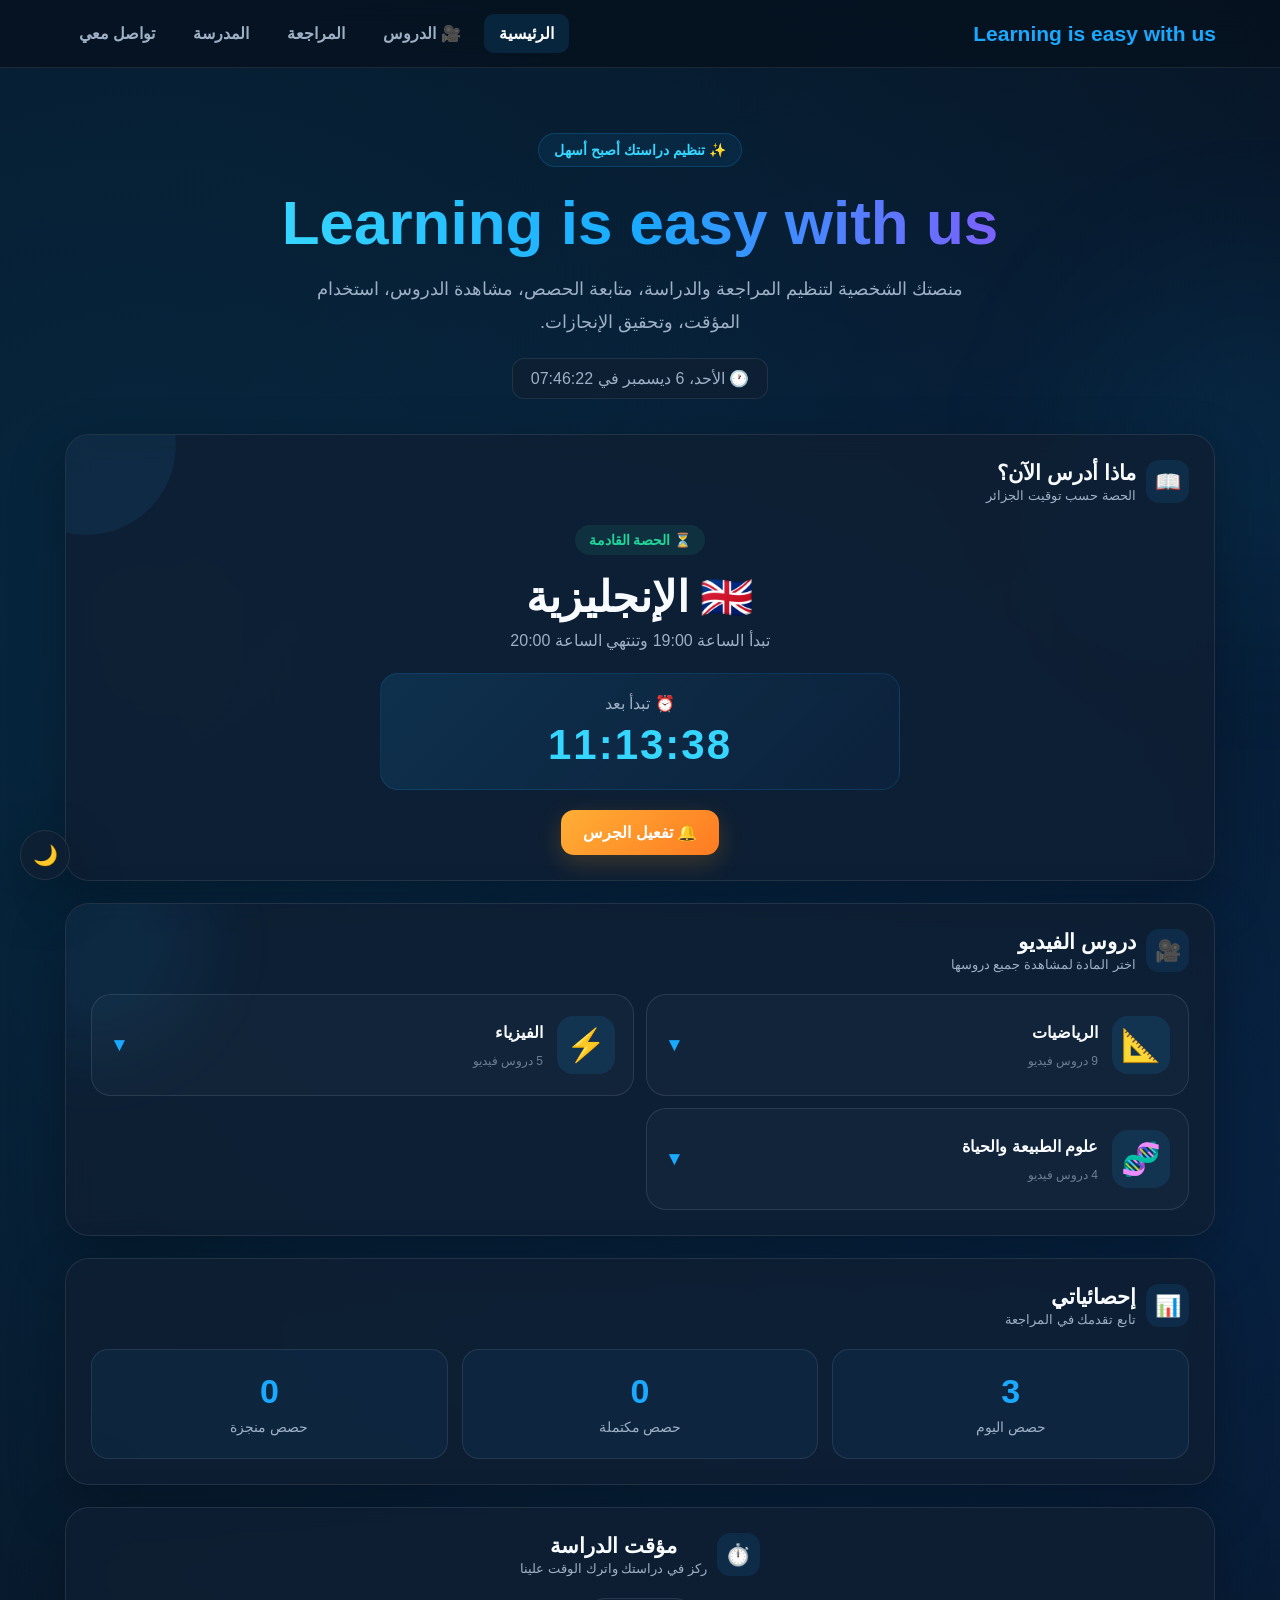
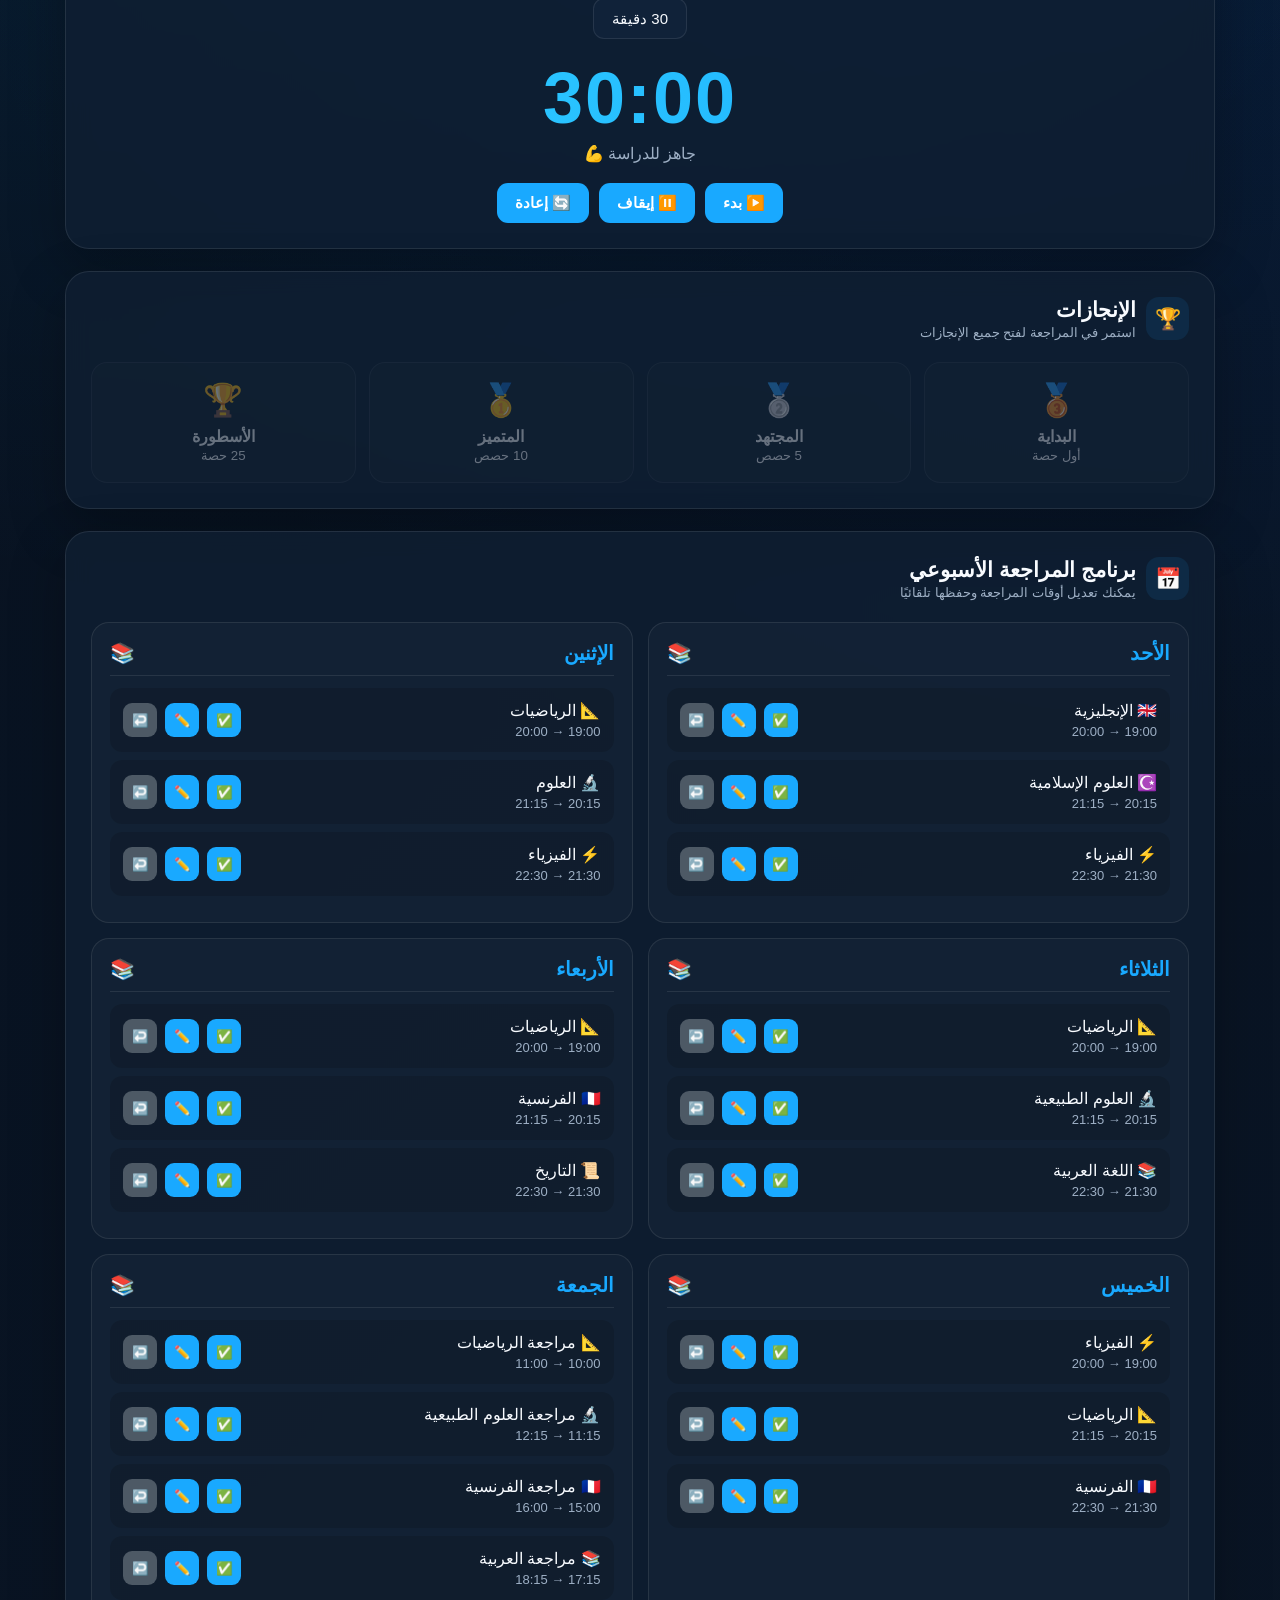
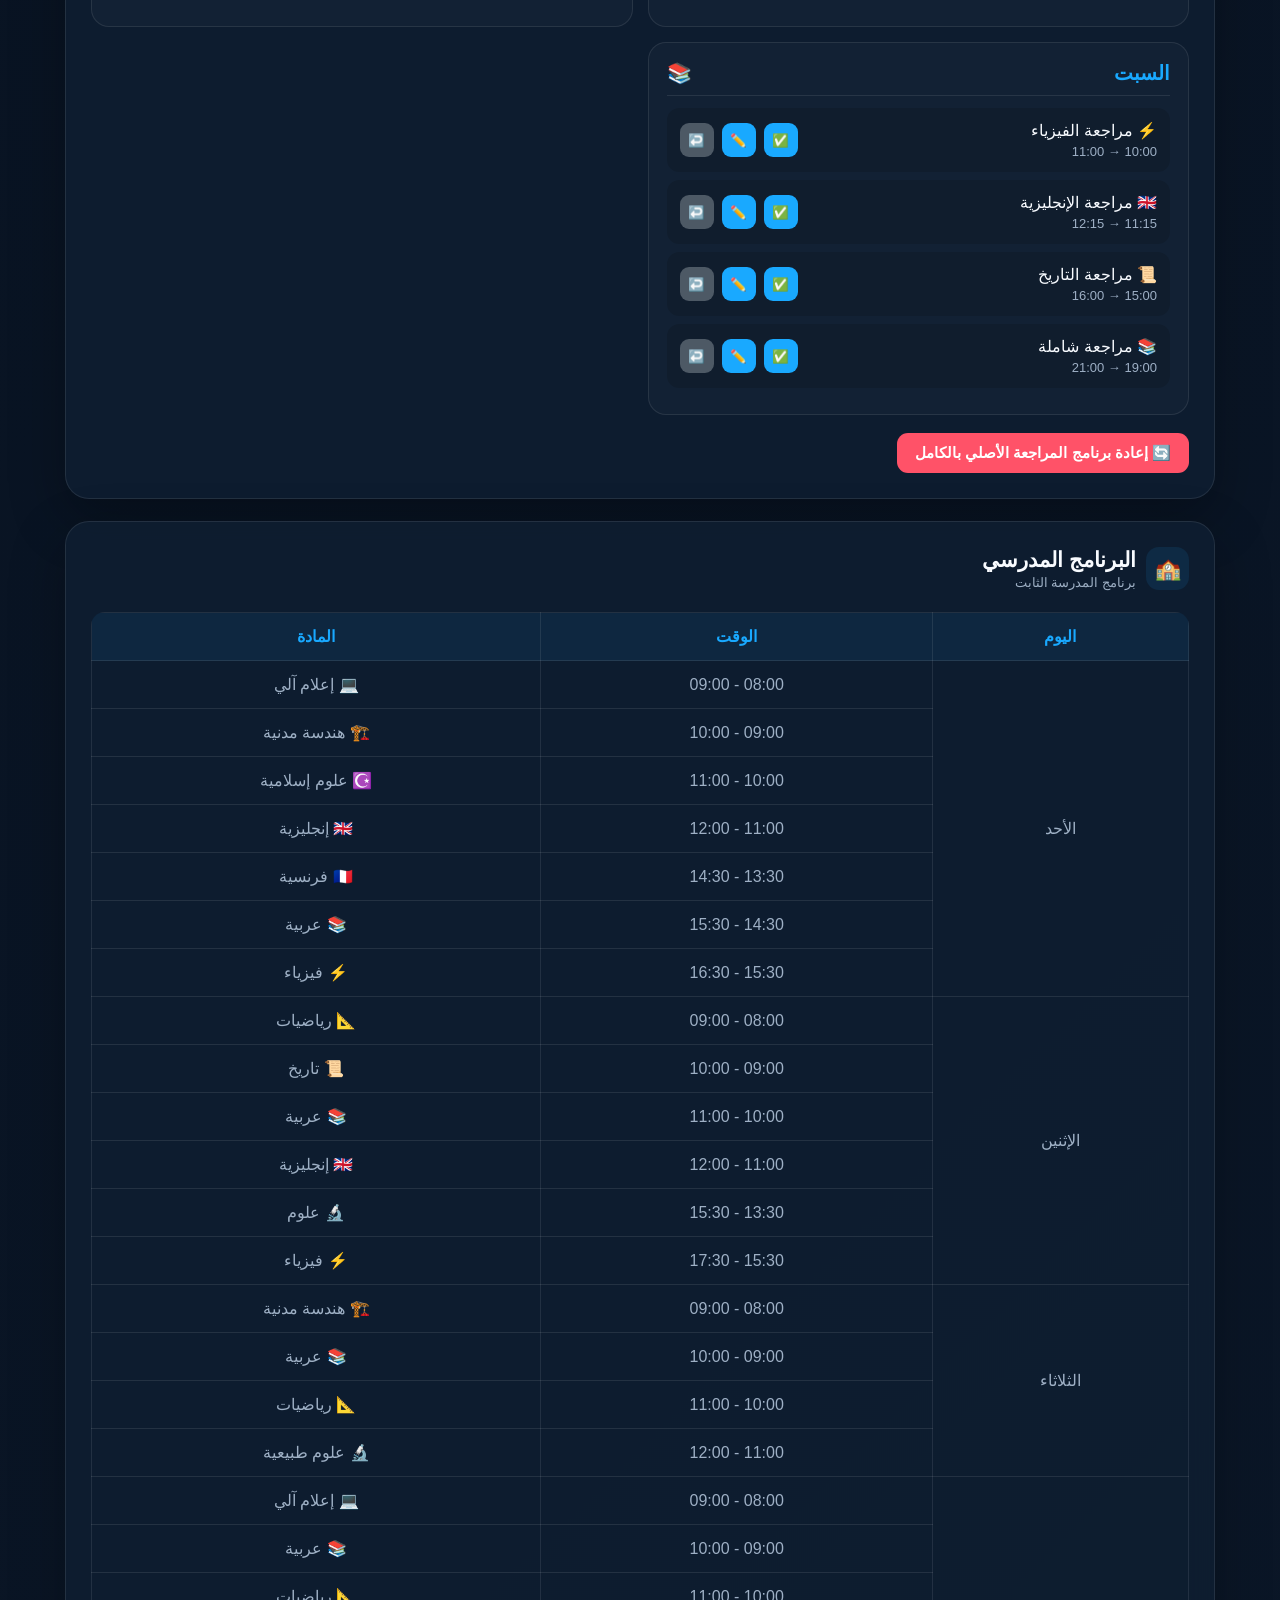
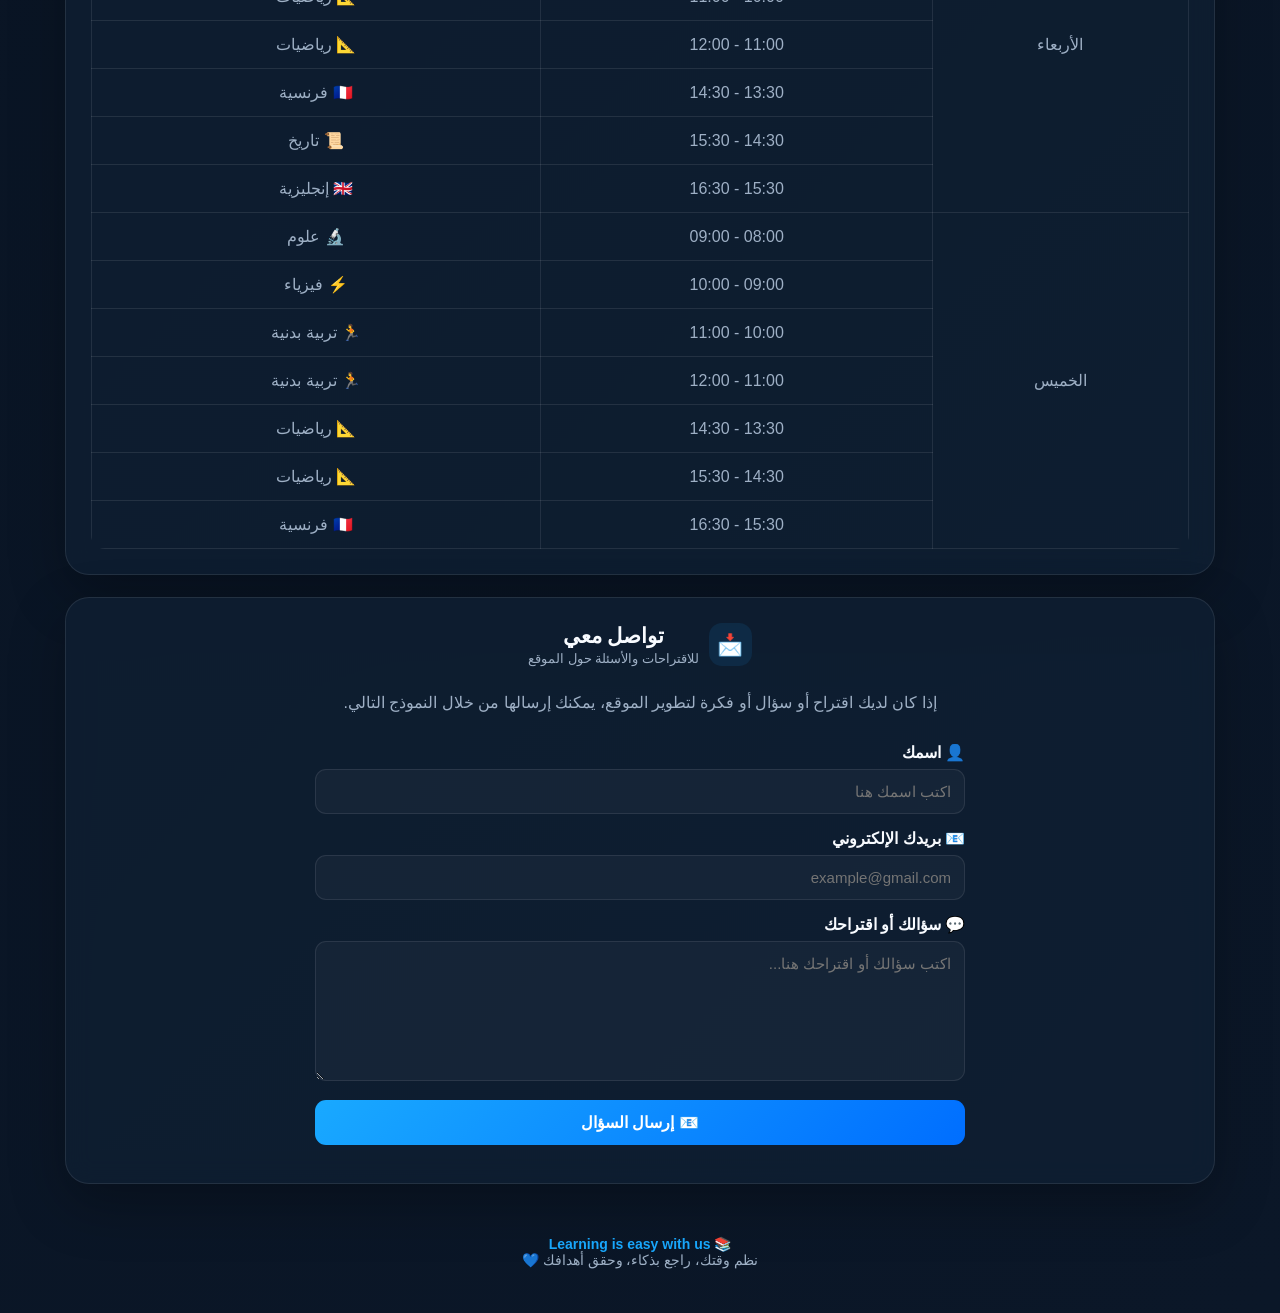
==== commit 27bbdc44: "Enhance video section layout and styling Added styles and structure for video sections in Arabic, in" ====
--- a/index.html
+++ b/index.html
@@ -1165,785 +1165,538 @@
 
 }
 
+
+
+
+<style>
+/* ===== إصلاح وتصميم قسم دروس الفيديو ===== */
+#videos-section {
+    direction: rtl;
+}
+
+#videos-section .subject-video-list {
+    display: grid;
+    grid-template-columns: repeat(2, minmax(0, 1fr));
+    gap: 12px;
+    margin-top: 20px;
+}
+
+#videos-section .subject-video-box {
+    min-width: 0;
+    align-self: start;
+    overflow: hidden;
+    border: 1px solid rgba(148, 163, 184, .18);
+    border-radius: 20px;
+    background: rgba(255, 255, 255, .025);
+}
+
+#videos-section .subject-video-box.is-open {
+    border-color: rgba(25, 169, 255, .55);
+    background: rgba(25, 169, 255, .07);
+}
+
+#videos-section .subject-video-button {
+    width: 100%;
+    min-height: 100px;
+    padding: 18px;
+    display: flex;
+    align-items: center;
+    gap: 14px;
+    border: 0;
+    color: inherit;
+    background: transparent;
+    text-align: right;
+    font: inherit;
+    cursor: pointer;
+}
+
+#videos-section .subject-icon {
+    width: 58px;
+    height: 58px;
+    flex-shrink: 0;
+    display: grid;
+    place-items: center;
+    border-radius: 16px;
+    background: rgba(25, 169, 255, .12);
+    font-size: 32px;
+}
+
+#videos-section .subject-name {
+    display: flex;
+    flex-direction: column;
+    gap: 7px;
+    flex: 1;
+    min-width: 0;
+}
+
+#videos-section .subject-name strong {
+    font-size: 16px;
+}
+
+#videos-section .subject-name span {
+    font-size: 12px;
+    opacity: .65;
+}
+
+#videos-section .subject-arrow {
+    color: #19a9ff;
+    font-size: 19px;
+    margin-right: auto;
+    transition: transform .2s;
+}
+
+#videos-section .is-open .subject-arrow {
+    transform: rotate(180deg);
+}
+
+#videos-section .subject-video-content {
+    display: none;
+    padding: 0 14px 16px;
+}
+
+#videos-section .subject-video-content.active {
+    display: block;
+}
+
+#videos-section .video-grid {
+    display: grid;
+    grid-template-columns: repeat(2, minmax(0, 1fr));
+    gap: 14px;
+}
+
+#videos-section .video-card {
+    min-width: 0;
+    overflow: hidden;
+    border: 1px solid rgba(148, 163, 184, .18);
+    border-radius: 15px;
+    background: rgba(0, 0, 0, .12);
+}
+
+#videos-section .video-frame {
+    position: relative;
+    width: 100%;
+    aspect-ratio: 16 / 9;
+    background: #000;
+}
+
+#videos-section .video-frame iframe {
+    position: absolute;
+    inset: 0;
+    width: 100%;
+    height: 100%;
+    border: 0;
+}
+
+#videos-section .video-info {
+    padding: 13px;
+}
+
+#videos-section .video-number {
+    display: inline-block;
+    margin-bottom: 9px;
+    color: #35d6ff;
+    font-size: 12px;
+}
+
+#videos-section .video-title {
+    font-size: 14px;
+    font-weight: bold;
+    margin-bottom: 7px;
+}
+
+#videos-section .video-description {
+    font-size: 12px;
+    line-height: 1.8;
+    opacity: .7;
+}
+
+@media (max-width: 650px) {
+    #videos-section .subject-video-list {
+        grid-template-columns: 1fr;
+    }
+
+    #videos-section .video-grid {
+        grid-template-columns: 1fr;
+    }
+
+    #videos-section .subject-video-button {
+        min-height: 85px;
+        padding: 13px;
+    }
+}
 </style>
 
-
 <section class="card video-section" id="videos-section">
 
     <div class="card-title">
-
         <div class="title-icon">🎥</div>
-
         <div>
             <h2>دروس الفيديو</h2>
-
             <div class="card-subtitle">
                 اختر المادة لمشاهدة جميع دروسها
             </div>
         </div>
-
     </div>
 
-
     <div class="subject-video-list">
 
-
-
-        
-        <!-- =================================================
-             📐 الرياضيات
-        ================================================== -->
-
+        <!-- الرياضيات -->
         <div class="subject-video-box">
-
-            <button
-                class="subject-video-button"
-                onclick="toggleSubjectVideos(this)"
-            >
-
-                <div class="subject-icon">
-                    📐
+            <button type="button"
+                    class="subject-video-button"
+                    aria-expanded="false"
+                    onclick="toggleSubjectVideos(this)">
+                <div class="subject-icon">📐</div>
+                <div class="subject-name">
+                    <strong>الرياضيات</strong>
+                    <span>9 دروس فيديو</span>
                 </div>
-
-                <div class="subject-name">
-
-                    <strong>الرياضيات</strong>
-
-                    <span>
-                        9 دروس فيديو
-                    </span>
-
-                </div>
-
-                <div class="subject-arrow">
-                    ▼
-                </div>
-
+                <div class="subject-arrow">▼</div>
             </button>
 
-
             <div class="subject-video-content">
-
                 <div class="video-grid">
 
-
-                    <!-- الدرس 1 -->
-
                     <div class="video-card">
-
                         <div class="video-frame">
-
-                            <iframe
+                            <iframe loading="lazy"
                                 src="https://www.youtube.com/embed/SiwANq5js_w"
                                 title="رياضيات - الدرس 1"
-                                allow="accelerometer; autoplay; clipboard-write; encrypted-media; gyroscope; picture-in-picture; web-share"
-                                allowfullscreen>
-                            </iframe>
-
+                                allowfullscreen></iframe>
                         </div>
-
                         <div class="video-info">
-
-                            <span class="video-number">
-                                📐 الدرس 1
-                            </span>
-
-                            <div class="video-title">
-                                الرياضيات — الدرس 1
-                            </div>
-
-                            <div class="video-description">
-                                شرح درس الرياضيات للسنة الأولى ثانوي.
-                            </div>
-
+                            <span class="video-number">📐 الدرس 1</span>
+                            <div class="video-title">الرياضيات — الدرس 1</div>
+                            <div class="video-description">شرح الرياضيات للسنة الأولى ثانوي.</div>
                         </div>
-
                     </div>
 
-
-                    <!-- الدرس 2 -->
-
                     <div class="video-card">
-
                         <div class="video-frame">
-
-                            <iframe
+                            <iframe loading="lazy"
                                 src="https://www.youtube.com/embed/ekZHOZ2nZFg"
                                 title="رياضيات - الدرس 2"
-                                allow="accelerometer; autoplay; clipboard-write; encrypted-media; gyroscope; picture-in-picture; web-share"
-                                allowfullscreen>
-                            </iframe>
-
+                                allowfullscreen></iframe>
                         </div>
-
                         <div class="video-info">
-
-                            <span class="video-number">
-                                📐 الدرس 2
-                            </span>
-
-                            <div class="video-title">
-                                الرياضيات — الدرس 2
-                            </div>
-
-                            <div class="video-description">
-                                شرح درس الرياضيات للسنة الأولى ثانوي.
-                            </div>
-
+                            <span class="video-number">📐 الدرس 2</span>
+                            <div class="video-title">الرياضيات — الدرس 2</div>
+                            <div class="video-description">شرح الرياضيات للسنة الأولى ثانوي.</div>
                         </div>
-
                     </div>
 
-
-                    <!-- الدرس 3 -->
-
                     <div class="video-card">
-
                         <div class="video-frame">
-
-                            <iframe
+                            <iframe loading="lazy"
                                 src="https://www.youtube.com/embed/ye_iS47a7yk"
                                 title="رياضيات - الدرس 3"
-                                allow="accelerometer; autoplay; clipboard-write; encrypted-media; gyroscope; picture-in-picture; web-share"
-                                allowfullscreen>
-                            </iframe>
-
+                                allowfullscreen></iframe>
                         </div>
-
                         <div class="video-info">
-
-                            <span class="video-number">
-                                📐 الدرس 3
-                            </span>
-
-                            <div class="video-title">
-                                الرياضيات — الدرس 3
-                            </div>
-
-                            <div class="video-description">
-                                شرح درس الرياضيات للسنة الأولى ثانوي.
-                            </div>
-
+                            <span class="video-number">📐 الدرس 3</span>
+                            <div class="video-title">الرياضيات — الدرس 3</div>
+                            <div class="video-description">شرح الرياضيات للسنة الأولى ثانوي.</div>
                         </div>
-
                     </div>
 
-
-                    <!-- الدرس 4 -->
-
                     <div class="video-card">
-
                         <div class="video-frame">
-
-                            <iframe
+                            <iframe loading="lazy"
                                 src="https://www.youtube.com/embed/rs2yKtdd8qc"
                                 title="رياضيات - الدرس 4"
-                                allow="accelerometer; autoplay; clipboard-write; encrypted-media; gyroscope; picture-in-picture; web-share"
-                                allowfullscreen>
-                            </iframe>
-
+                                allowfullscreen></iframe>
                         </div>
-
                         <div class="video-info">
-
-                            <span class="video-number">
-                                📐 الدرس 4
-                            </span>
-
-                            <div class="video-title">
-                                الرياضيات — الدرس 4
-                            </div>
-
-                            <div class="video-description">
-                                شرح درس الرياضيات للسنة الأولى ثانوي.
-                            </div>
-
+                            <span class="video-number">📐 الدرس 4</span>
+                            <div class="video-title">الرياضيات — الدرس 4</div>
+                            <div class="video-description">شرح الرياضيات للسنة الأولى ثانوي.</div>
                         </div>
-
                     </div>
 
-
-                    <!-- الدرس 5 -->
-
                     <div class="video-card">
-
                         <div class="video-frame">
-
-                            <iframe
+                            <iframe loading="lazy"
                                 src="https://www.youtube.com/embed/PKJ1jMhHMzo"
                                 title="رياضيات - الدرس 5"
-                                allow="accelerometer; autoplay; clipboard-write; encrypted-media; gyroscope; picture-in-picture; web-share"
-                                allowfullscreen>
-                            </iframe>
-
+                                allowfullscreen></iframe>
                         </div>
-
                         <div class="video-info">
-
-                            <span class="video-number">
-                                📐 الدرس 5
-                            </span>
-
-                            <div class="video-title">
-                                الرياضيات — الدرس 5
-                            </div>
-
-                            <div class="video-description">
-                                شرح درس الرياضيات للسنة الأولى ثانوي.
-                            </div>
-
+                            <span class="video-number">📐 الدرس 5</span>
+                            <div class="video-title">الرياضيات — الدرس 5</div>
+                            <div class="video-description">شرح الرياضيات للسنة الأولى ثانوي.</div>
                         </div>
-
                     </div>
 
-
-                    <!-- الدرس 6 -->
-
                     <div class="video-card">
-
                         <div class="video-frame">
-
-                            <iframe
+                            <iframe loading="lazy"
                                 src="https://www.youtube.com/embed/7Xns4feLSiI"
                                 title="رياضيات - الدرس 6"
-                                allow="accelerometer; autoplay; clipboard-write; encrypted-media; gyroscope; picture-in-picture; web-share"
-                                allowfullscreen>
-                            </iframe>
-
+                                allowfullscreen></iframe>
                         </div>
-
                         <div class="video-info">
-
-                            <span class="video-number">
-                                📐 الدرس 6
-                            </span>
-
-                            <div class="video-title">
-                                الرياضيات — الدرس 6
-                            </div>
-
-                            <div class="video-description">
-                                شرح درس الرياضيات للسنة الأولى ثانوي.
-                            </div>
-
+                            <span class="video-number">📐 الدرس 6</span>
+                            <div class="video-title">الرياضيات — الدرس 6</div>
+                            <div class="video-description">شرح الرياضيات للسنة الأولى ثانوي.</div>
                         </div>
-
                     </div>
 
-
-                    <!-- الدرس 7 -->
-
                     <div class="video-card">
-
                         <div class="video-frame">
-
-                            <iframe
+                            <iframe loading="lazy"
                                 src="https://www.youtube.com/embed/nXDTb6bZiTo"
                                 title="رياضيات - الدرس 7"
-                                allow="accelerometer; autoplay; clipboard-write; encrypted-media; gyroscope; picture-in-picture; web-share"
-                                allowfullscreen>
-                            </iframe>
-
+                                allowfullscreen></iframe>
                         </div>
-
                         <div class="video-info">
-
-                            <span class="video-number">
-                                📐 الدرس 7
-                            </span>
-
-                            <div class="video-title">
-                                الرياضيات — الدرس 7
-                            </div>
-
-                            <div class="video-description">
-                                شرح درس الرياضيات للسنة الأولى ثانوي.
-                            </div>
-
+                            <span class="video-number">📐 الدرس 7</span>
+                            <div class="video-title">الرياضيات — الدرس 7</div>
+                            <div class="video-description">شرح الرياضيات للسنة الأولى ثانوي.</div>
                         </div>
-
                     </div>
 
-
-                    <!-- الدرس 8 -->
-
                     <div class="video-card">
-
                         <div class="video-frame">
-
-                            <iframe
+                            <iframe loading="lazy"
                                 src="https://www.youtube.com/embed/MYkLzBXJ-5o"
                                 title="رياضيات - الدرس 8"
-                                allow="accelerometer; autoplay; clipboard-write; encrypted-media; gyroscope; picture-in-picture; web-share"
-                                allowfullscreen>
-                            </iframe>
-
+                                allowfullscreen></iframe>
                         </div>
-
                         <div class="video-info">
-
-                            <span class="video-number">
-                                📐 الدرس 8
-                            </span>
-
-                            <div class="video-title">
-                                الرياضيات — الدرس 8
-                            </div>
-
-                            <div class="video-description">
-                                شرح درس الرياضيات للسنة الأولى ثانوي.
-                            </div>
-
+                            <span class="video-number">📐 الدرس 8</span>
+                            <div class="video-title">الرياضيات — الدرس 8</div>
+                            <div class="video-description">شرح الرياضيات للسنة الأولى ثانوي.</div>
                         </div>
-
                     </div>
 
-
-                    <!-- الدرس 9 -->
-
                     <div class="video-card">
-
                         <div class="video-frame">
-
-                            <iframe
+                            <iframe loading="lazy"
                                 src="https://www.youtube.com/embed/xRYmShGz6f4"
                                 title="رياضيات - الدرس 9"
-                                allow="accelerometer; autoplay; clipboard-write; encrypted-media; gyroscope; picture-in-picture; web-share"
-                                allowfullscreen>
-                            </iframe>
-
+                                allowfullscreen></iframe>
                         </div>
-
                         <div class="video-info">
-
-                            <span class="video-number">
-                                📐 الدرس 9
-                            </span>
-
-                            <div class="video-title">
-                                الرياضيات — الدرس 9
-                            </div>
-
-                            <div class="video-description">
-                                شرح درس الرياضيات للسنة الأولى ثانوي.
-                            </div>
-
+                            <span class="video-number">📐 الدرس 9</span>
+                            <div class="video-title">الرياضيات — الدرس 9</div>
+                            <div class="video-description">شرح الرياضيات للسنة الأولى ثانوي.</div>
                         </div>
-
                     </div>
 
-
                 </div>
-
             </div>
-
         </div>
 
-
-
-        <!-- =================================================
-             ⚡ الفيزياء
-        ================================================== -->
-
+        <!-- الفيزياء -->
         <div class="subject-video-box">
-
-            <button
-                class="subject-video-button"
-                onclick="toggleSubjectVideos(this)"
-            >
-
-                <div class="subject-icon">
-                    ⚡
+            <button type="button"
+                    class="subject-video-button"
+                    aria-expanded="false"
+                    onclick="toggleSubjectVideos(this)">
+                <div class="subject-icon">⚡</div>
+                <div class="subject-name">
+                    <strong>الفيزياء</strong>
+                    <span>5 دروس فيديو</span>
                 </div>
-
-                <div class="subject-name">
-
-                    <strong>الفيزياء</strong>
-
-                    <span>
-                        5 دروس فيديو
-                    </span>
-
-                </div>
-
-                <div class="subject-arrow">
-                    ▼
-                </div>
-
+                <div class="subject-arrow">▼</div>
             </button>
 
-
             <div class="subject-video-content">
-
                 <div class="video-grid">
 
-
-                    <!-- الفيزياء 1 -->
-
                     <div class="video-card">
-
                         <div class="video-frame">
-
-                            <iframe
+                            <iframe loading="lazy"
                                 src="https://www.youtube.com/embed/Zs_HNZW_ECM"
                                 title="فيزياء - الدرس 1"
-                                allow="accelerometer; autoplay; clipboard-write; encrypted-media; gyroscope; picture-in-picture; web-share"
-                                allowfullscreen>
-                            </iframe>
-
+                                allowfullscreen></iframe>
                         </div>
-
                         <div class="video-info">
-
-                            <span class="video-number">
-                                ⚡ الدرس 1
-                            </span>
-
-                            <div class="video-title">
-                                الفيزياء — الدرس 1
-                            </div>
-
-                            <div class="video-description">
-                                شرح درس الفيزياء للسنة الأولى ثانوي.
-                            </div>
-
+                            <span class="video-number">⚡ الدرس 1</span>
+                            <div class="video-title">الفيزياء — الدرس 1</div>
+                            <div class="video-description">شرح الفيزياء للسنة الأولى ثانوي.</div>
                         </div>
-
                     </div>
 
-
-                    <!-- الفيزياء 2 -->
-
                     <div class="video-card">
-
                         <div class="video-frame">
-
-                            <iframe
+                            <iframe loading="lazy"
                                 src="https://www.youtube.com/embed/dXhSLKisUbU"
                                 title="فيزياء - الدرس 2"
-                                allow="accelerometer; autoplay; clipboard-write; encrypted-media; gyroscope; picture-in-picture; web-share"
-                                allowfullscreen>
-                            </iframe>
-
+                                allowfullscreen></iframe>
                         </div>
-
                         <div class="video-info">
-
-                            <span class="video-number">
-                                ⚡ الدرس 2
-                            </span>
-
-                            <div class="video-title">
-                                الفيزياء — الدرس 2
-                            </div>
-
-                            <div class="video-description">
-                                شرح درس الفيزياء للسنة الأولى ثانوي.
-                            </div>
-
+                            <span class="video-number">⚡ الدرس 2</span>
+                            <div class="video-title">الفيزياء — الدرس 2</div>
+                            <div class="video-description">شرح الفيزياء للسنة الأولى ثانوي.</div>
                         </div>
-
                     </div>
 
-
-                    <!-- الفيزياء 3 -->
-
                     <div class="video-card">
-
                         <div class="video-frame">
-
-                            <iframe
+                            <iframe loading="lazy"
                                 src="https://www.youtube.com/embed/-lFlnPc2LCo"
                                 title="فيزياء - الدرس 3"
-                                allow="accelerometer; autoplay; clipboard-write; encrypted-media; gyroscope; picture-in-picture; web-share"
-                                allowfullscreen>
-                            </iframe>
-
+                                allowfullscreen></iframe>
                         </div>
-
                         <div class="video-info">
-
-                            <span class="video-number">
-                                ⚡ الدرس 3
-                            </span>
-
-                            <div class="video-title">
-                                الفيزياء — الدرس 3
-                            </div>
-
-                            <div class="video-description">
-                                شرح درس الفيزياء للسنة الأولى ثانوي.
-                            </div>
-
+                            <span class="video-number">⚡ الدرس 3</span>
+                            <div class="video-title">الفيزياء — الدرس 3</div>
+                            <div class="video-description">شرح الفيزياء للسنة الأولى ثانوي.</div>
                         </div>
-
                     </div>
 
-
-                    <!-- الفيزياء 4 -->
-
                     <div class="video-card">
-
                         <div class="video-frame">
-
-                            <iframe
+                            <iframe loading="lazy"
                                 src="https://www.youtube.com/embed/Pd6VD3_VgdE"
                                 title="فيزياء - الدرس 4"
-                                allow="accelerometer; autoplay; clipboard-write; encrypted-media; gyroscope; picture-in-picture; web-share"
-                                allowfullscreen>
-                            </iframe>
-
+                                allowfullscreen></iframe>
                         </div>
-
                         <div class="video-info">
-
-                            <span class="video-number">
-                                ⚡ الدرس 4
-                            </span>
-
-                            <div class="video-title">
-                                الفيزياء — الدرس 4
-                            </div>
-
-                            <div class="video-description">
-                                شرح درس الفيزياء للسنة الأولى ثانوي.
-                            </div>
-
+                            <span class="video-number">⚡ الدرس 4</span>
+                            <div class="video-title">الفيزياء — الدرس 4</div>
+                            <div class="video-description">شرح الفيزياء للسنة الأولى ثانوي.</div>
                         </div>
-
                     </div>
 
-
-                    <!-- الفيزياء 5 -->
-
                     <div class="video-card">
-
                         <div class="video-frame">
-
-                            <iframe
+                            <iframe loading="lazy"
                                 src="https://www.youtube.com/embed/uZ1o5viWAHs"
                                 title="فيزياء - الدرس 5"
-                                allow="accelerometer; autoplay; clipboard-write; encrypted-media; gyroscope; picture-in-picture; web-share"
-                                allowfullscreen>
-                            </iframe>
-
+                                allowfullscreen></iframe>
                         </div>
-
                         <div class="video-info">
-
-                            <span class="video-number">
-                                ⚡ الدرس 5
-                            </span>
-
-                            <div class="video-title">
-                                الفيزياء — الدرس 5
-                            </div>
-
-                            <div class="video-description">
-                                شرح درس الفيزياء للسنة الأولى ثانوي.
-                            </div>
-
+                            <span class="video-number">⚡ الدرس 5</span>
+                            <div class="video-title">الفيزياء — الدرس 5</div>
+                            <div class="video-description">شرح الفيزياء للسنة الأولى ثانوي.</div>
                         </div>
-
                     </div>
 
-
                 </div>
-
             </div>
-
         </div>
 
-
-    </div>
-
-
-
-        <!-- =================================================
-             🧬 علوم الطبيعة والحياة
-        ================================================== -->
-
+        <!-- علوم الطبيعة والحياة -->
         <div class="subject-video-box">
-
-            <button
-                class="subject-video-button"
-                onclick="toggleSubjectVideos(this)"
-            >
-
-                <div class="subject-icon">
-                    🧬
+            <button type="button"
+                    class="subject-video-button"
+                    aria-expanded="false"
+                    onclick="toggleSubjectVideos(this)">
+                <div class="subject-icon">🧬</div>
+                <div class="subject-name">
+                    <strong>علوم الطبيعة والحياة</strong>
+                    <span>4 دروس فيديو</span>
                 </div>
-
-                <div class="subject-name">
-
-                    <strong>علوم الطبيعة والحياة</strong>
-
-                    <span>
-                        4 دروس فيديو
-                    </span>
-
-                </div>
-
-                <div class="subject-arrow">
-                    ▼
-                </div>
-
+                <div class="subject-arrow">▼</div>
             </button>
 
-
             <div class="subject-video-content">
-
                 <div class="video-grid">
 
-
-                    <!-- علوم الطبيعة والحياة 1 -->
-
                     <div class="video-card">
-
                         <div class="video-frame">
-
-                            <iframe
+                            <iframe loading="lazy"
                                 src="https://www.youtube.com/embed/Z9XnpZaVOI0"
                                 title="علوم الطبيعة والحياة - الدرس 1"
-                                loading="lazy"
-                                allow="accelerometer; autoplay; clipboard-write; encrypted-media; gyroscope; picture-in-picture; web-share"
-                                allowfullscreen>
-                            </iframe>
-
+                                allowfullscreen></iframe>
                         </div>
-
                         <div class="video-info">
-
-                            <span class="video-number">
-                                🧬 الدرس 1
-                            </span>
-
-                            <div class="video-title">
-                                علوم الطبيعة والحياة — الدرس 1
-                            </div>
-
-                            <div class="video-description">
-                                شرح درس علوم الطبيعة والحياة للسنة الأولى ثانوي.
-                            </div>
-
+                            <span class="video-number">🧬 الدرس 1</span>
+                            <div class="video-title">علوم الطبيعة والحياة — الدرس 1</div>
+                            <div class="video-description">شرح علوم الطبيعة والحياة للسنة الأولى ثانوي.</div>
                         </div>
-
                     </div>
 
-
-                    <!-- علوم الطبيعة والحياة 2 -->
-
                     <div class="video-card">
-
                         <div class="video-frame">
-
-                            <iframe
+                            <iframe loading="lazy"
                                 src="https://www.youtube.com/embed/P2uyQjNkzUc"
                                 title="علوم الطبيعة والحياة - الدرس 2"
-                                loading="lazy"
-                                allow="accelerometer; autoplay; clipboard-write; encrypted-media; gyroscope; picture-in-picture; web-share"
-                                allowfullscreen>
-                            </iframe>
-
+                                allowfullscreen></iframe>
                         </div>
-
                         <div class="video-info">
-
-                            <span class="video-number">
-                                🧬 الدرس 2
-                            </span>
-
-                            <div class="video-title">
-                                علوم الطبيعة والحياة — الدرس 2
-                            </div>
-
-                            <div class="video-description">
-                                شرح درس علوم الطبيعة والحياة للسنة الأولى ثانوي.
-                            </div>
-
+                            <span class="video-number">🧬 الدرس 2</span>
+                            <div class="video-title">علوم الطبيعة والحياة — الدرس 2</div>
+                            <div class="video-description">شرح علوم الطبيعة والحياة للسنة الأولى ثانوي.</div>
                         </div>
-
                     </div>
 
-
-                    <!-- علوم الطبيعة والحياة 3 -->
-
                     <div class="video-card">
-
                         <div class="video-frame">
-
-                            <iframe
+                            <iframe loading="lazy"
                                 src="https://www.youtube.com/embed/QAtbIlh5w7Q"
                                 title="علوم الطبيعة والحياة - الدرس 3"
-                                loading="lazy"
-                                allow="accelerometer; autoplay; clipboard-write; encrypted-media; gyroscope; picture-in-picture; web-share"
-                                allowfullscreen>
-                            </iframe>
-
+                                allowfullscreen></iframe>
                         </div>
-
                         <div class="video-info">
-
-                            <span class="video-number">
-                                🧬 الدرس 3
-                            </span>
-
-                            <div class="video-title">
-                                علوم الطبيعة والحياة — الدرس 3
-                            </div>
-
-                            <div class="video-description">
-                                شرح درس علوم الطبيعة والحياة للسنة الأولى ثانوي.
-                            </div>
-
+                            <span class="video-number">🧬 الدرس 3</span>
+                            <div class="video-title">علوم الطبيعة والحياة — الدرس 3</div>
+                            <div class="video-description">شرح علوم الطبيعة والحياة للسنة الأولى ثانوي.</div>
                         </div>
-
                     </div>
 
-
-                    <!-- علوم الطبيعة والحياة 4 -->
-
                     <div class="video-card">
-
                         <div class="video-frame">
-
-                            <iframe
+                            <iframe loading="lazy"
                                 src="https://www.youtube.com/embed/1kqVRJuSln8"
                                 title="علوم الطبيعة والحياة - الدرس 4"
-                                loading="lazy"
-                                allow="accelerometer; autoplay; clipboard-write; encrypted-media; gyroscope; picture-in-picture; web-share"
-                                allowfullscreen>
-                            </iframe>
-
+                                allowfullscreen></iframe>
                         </div>
-
                         <div class="video-info">
-
-                            <span class="video-number">
-                                🧬 الدرس 4
-                            </span>
-
-                            <div class="video-title">
-                                علوم الطبيعة والحياة — الدرس 4
-                            </div>
-
-                            <div class="video-description">
-                                شرح درس علوم الطبيعة والحياة للسنة الأولى ثانوي.
-                            </div>
-
+                            <span class="video-number">🧬 الدرس 4</span>
+                            <div class="video-title">علوم الطبيعة والحياة — الدرس 4</div>
+                            <div class="video-description">شرح علوم الطبيعة والحياة للسنة الأولى ثانوي.</div>
                         </div>
-
                     </div>
 
-
                 </div>
-
             </div>
-
         </div>
 
-
-
+    </div>
+</section>
+
+<script>
+/* ===== فتح وإغلاق المواد ===== */
+(function () {
+    function toggleSubjectVideos(button) {
+        const box = button.closest("#videos-section .subject-video-box");
+        if (!box) return;
+
+        const content = box.querySelector(".subject-video-content");
+        const arrow = button.querySelector(".subject-arrow");
+        if (!content) return;
+
+        const isOpen = !box.classList.contains("is-open");
+
+        box.classList.toggle("is-open", isOpen);
+        content.classList.toggle("active", isOpen);
+        button.setAttribute("aria-expanded", String(isOpen));
+
+        if (arrow) {
+            arrow.textContent = isOpen ? "▲" : "▼";
+        }
+    }
+
+    window.toggleSubjectVideos = toggleSubjectVideos;
+
+    document.querySelectorAll(
+        "#videos-section .subject-video-box"
+    ).forEach(function (box) {
+        const button = box.querySelector(".subject-video-button");
+        const content = box.querySelector(".subject-video-content");
+
+        if (button && content) {
+            content.classList.remove("active");
+            box.classList.remove("is-open");
+            content.style.display = "";
+            button.setAttribute("aria-expanded", "false");
+        }
+    });
+})();
+</script>
 
 
 
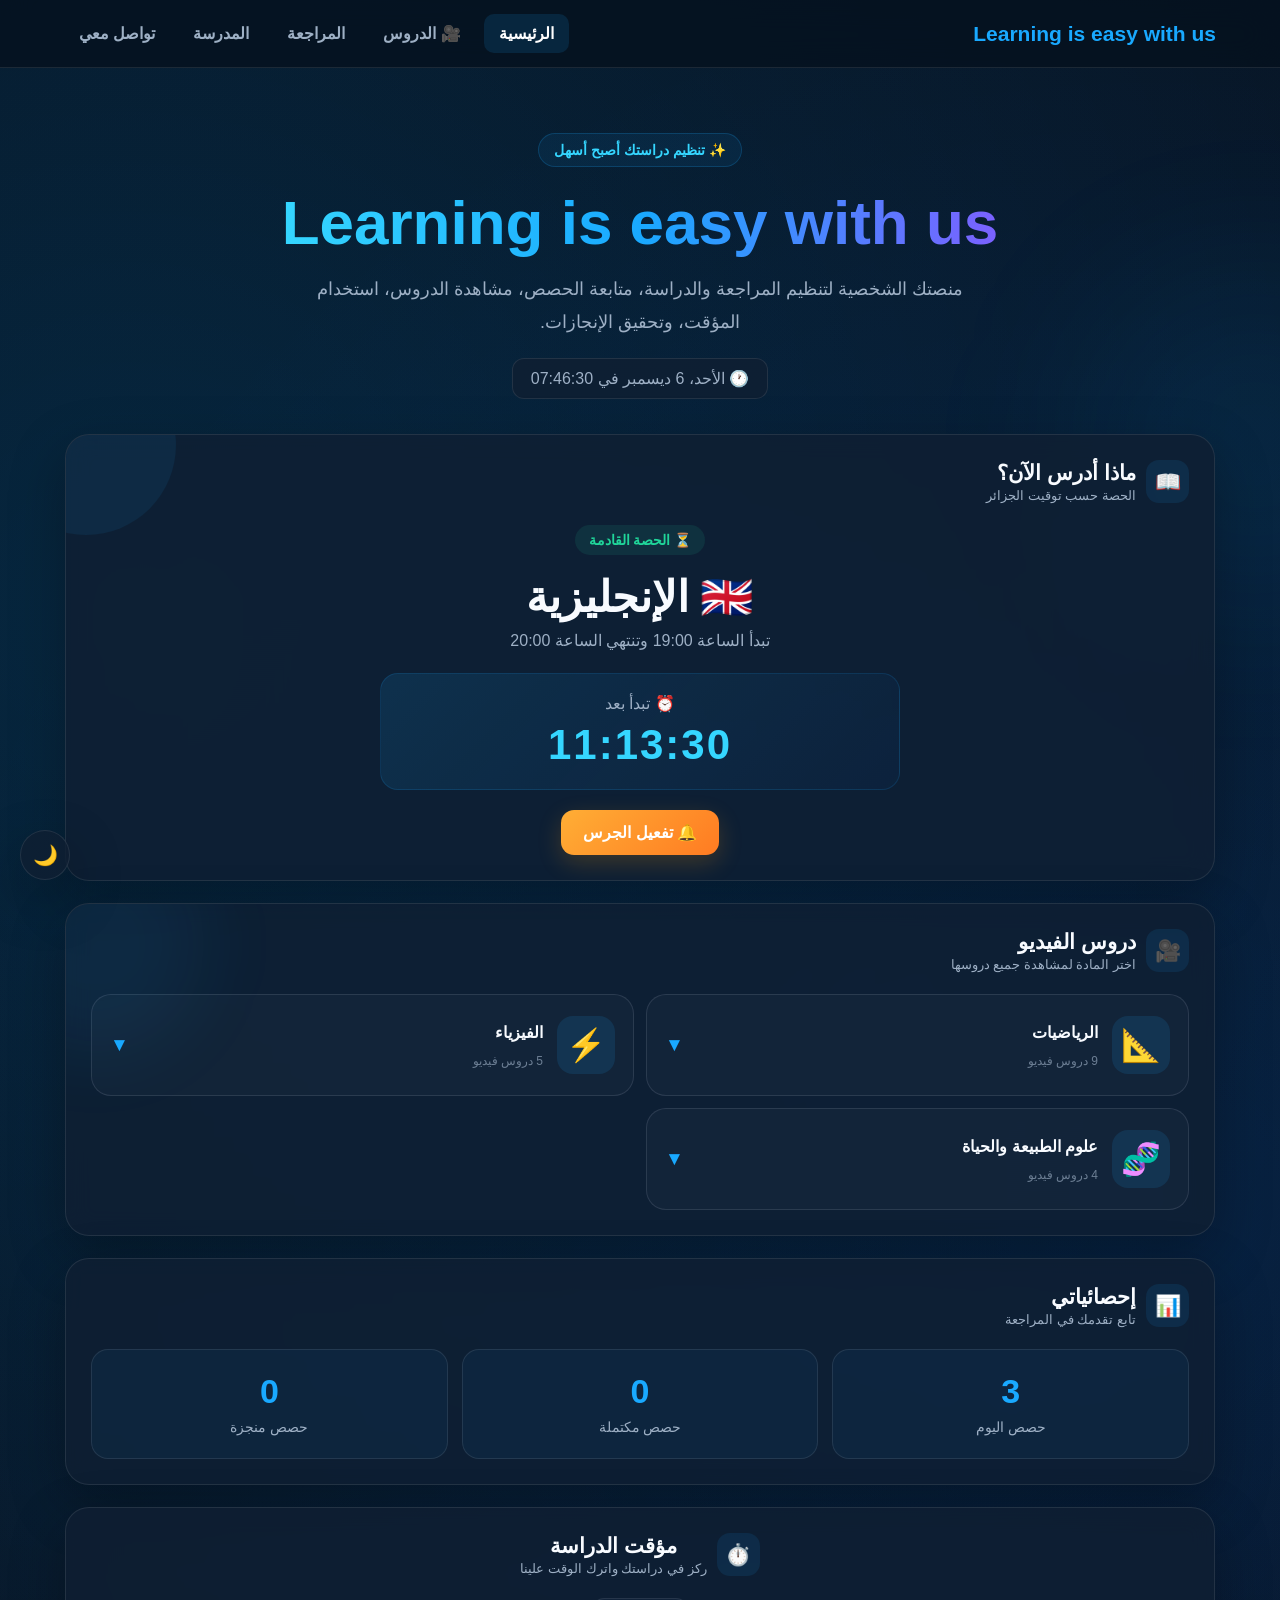
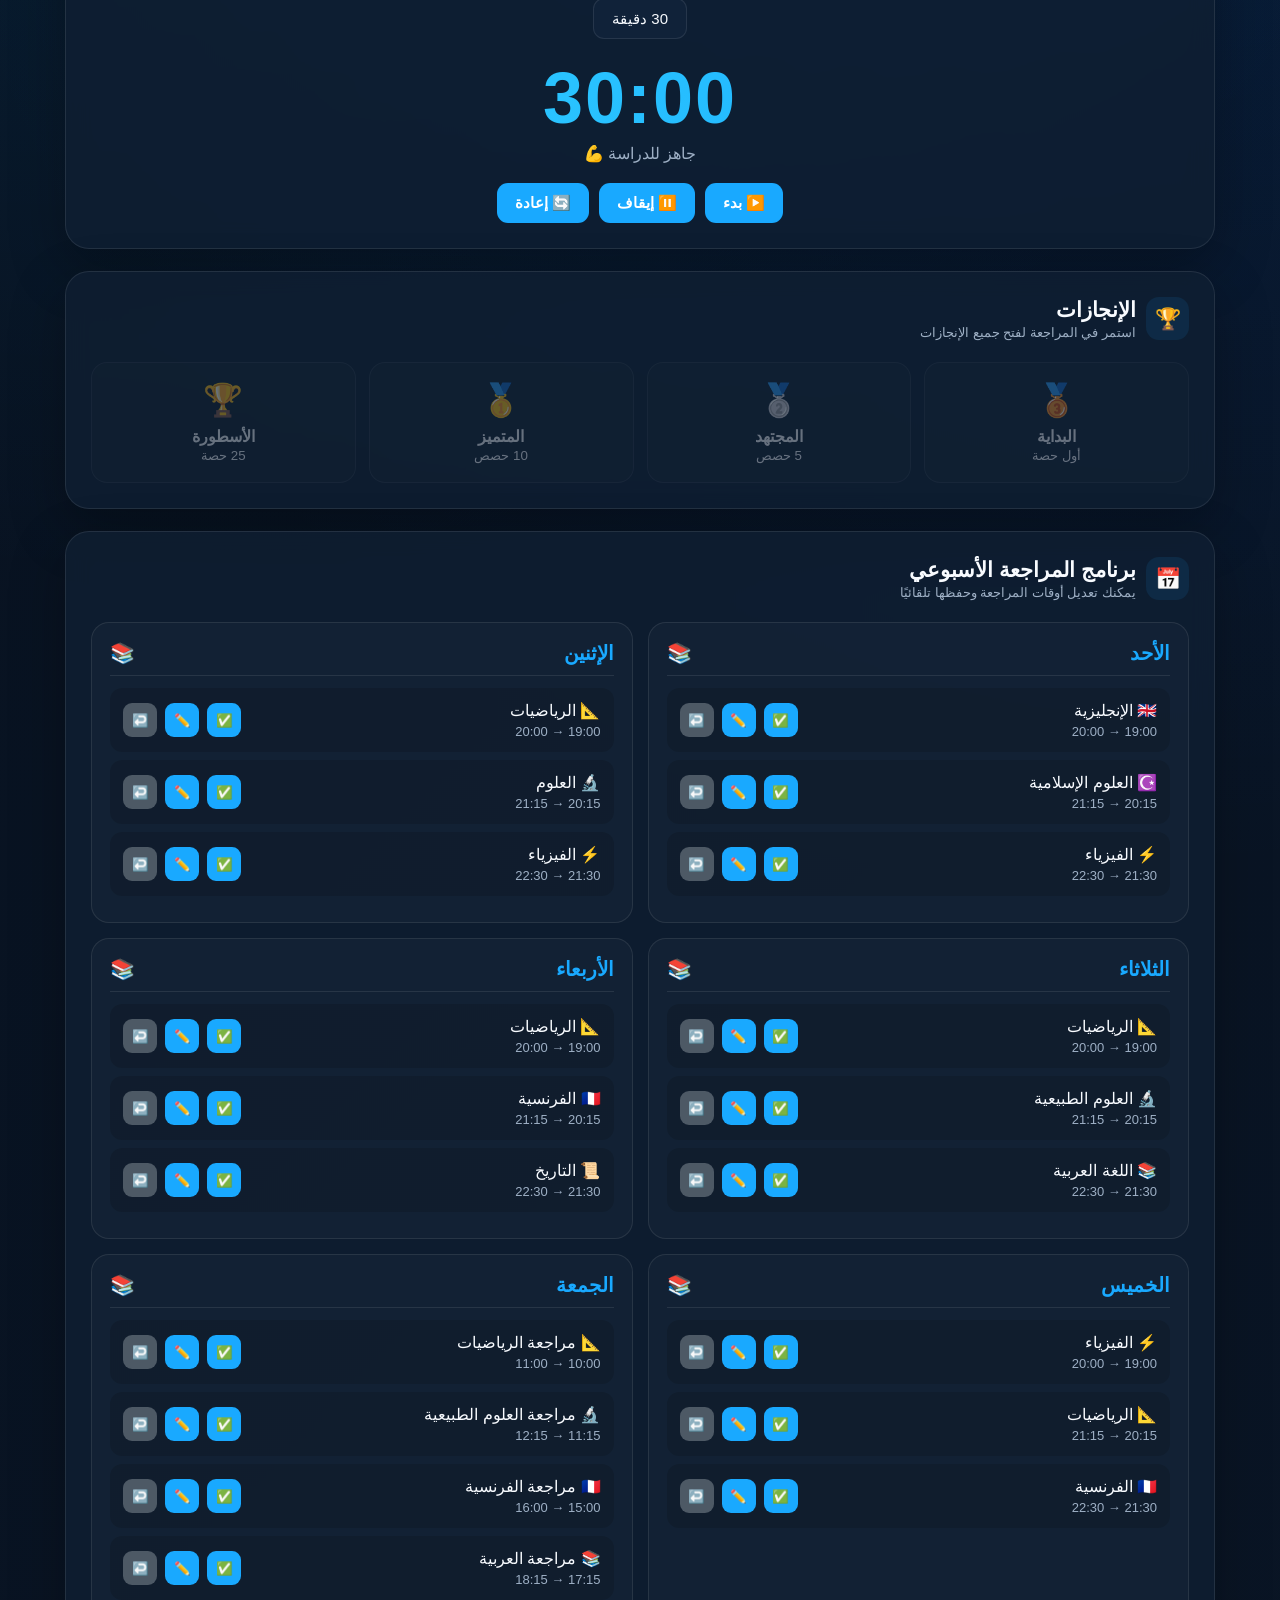
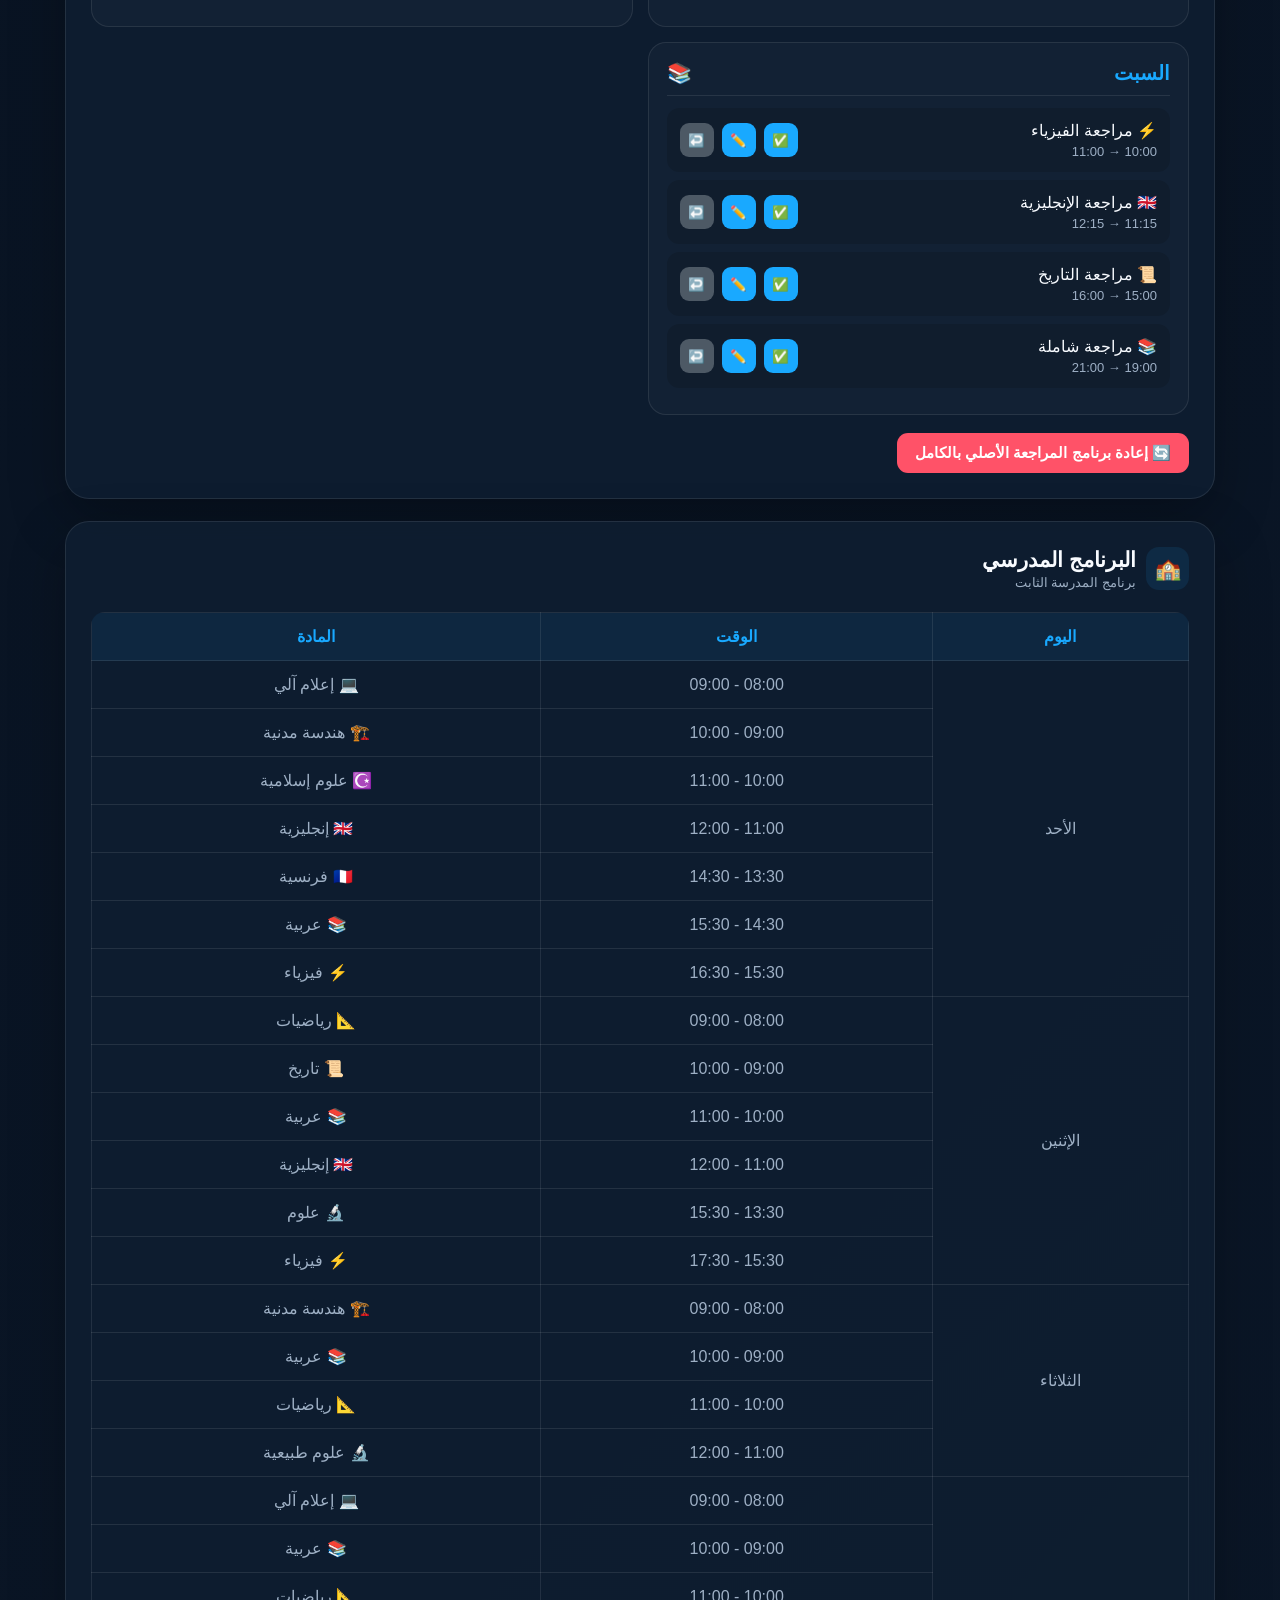
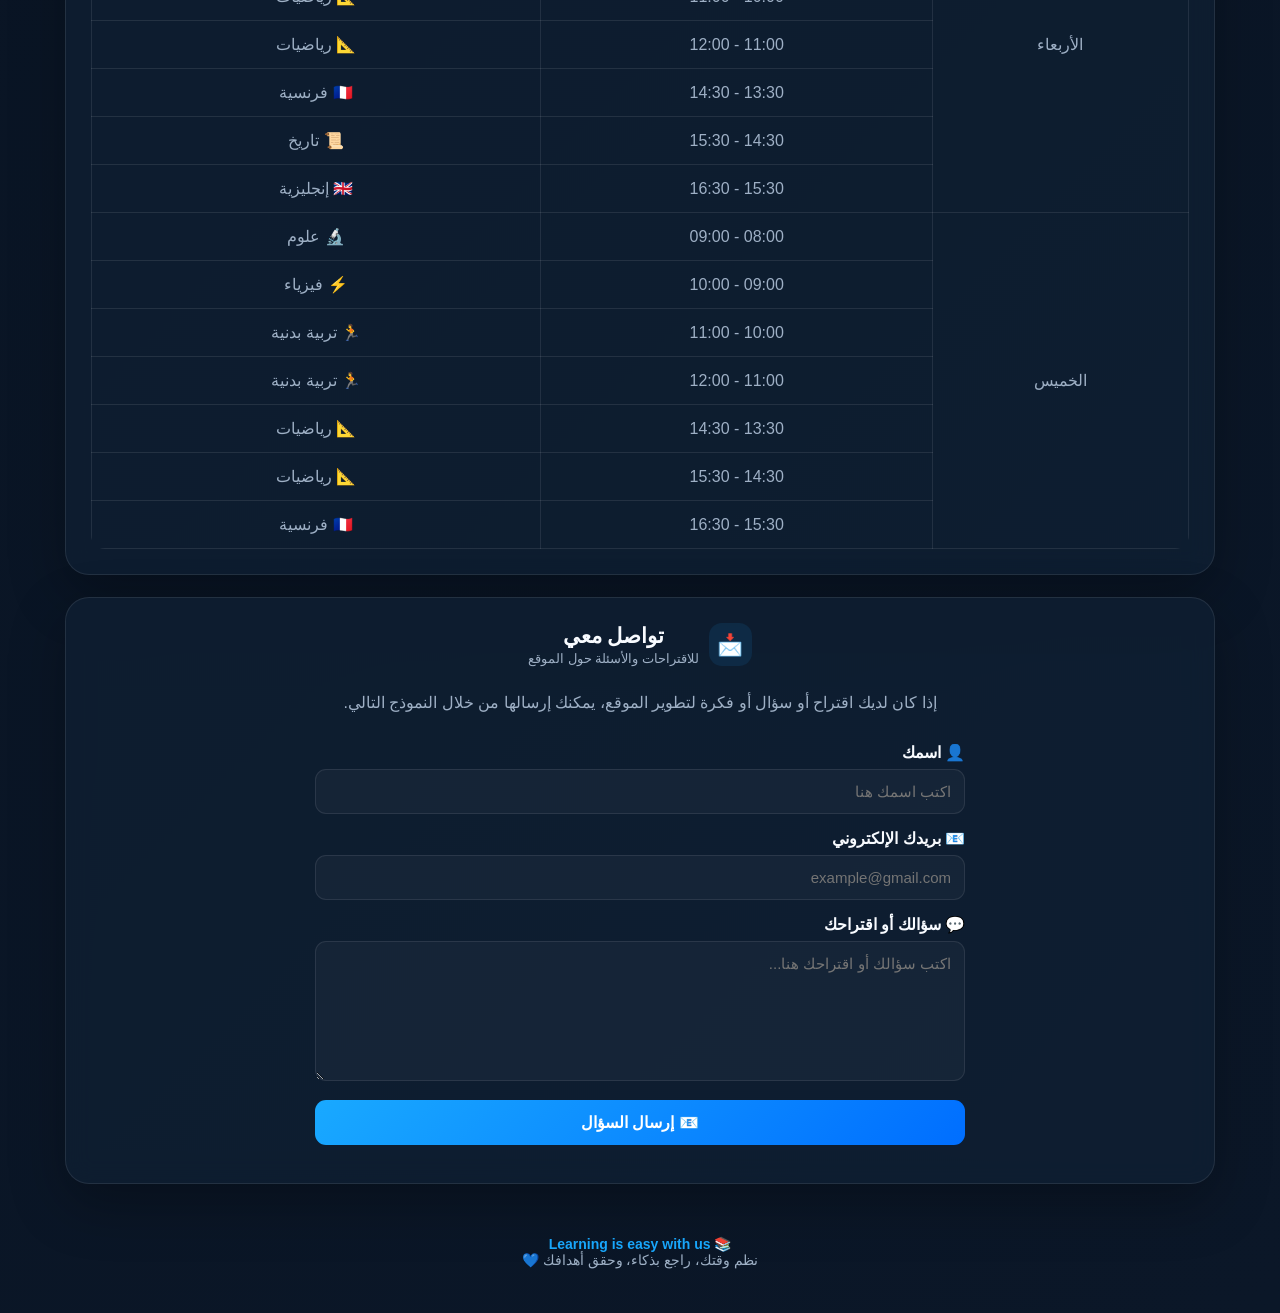
==== commit 849aa44e: "Add interactive mitosis lesson section" ====
--- a/index.html
+++ b/index.html
@@ -1324,7 +1324,77 @@
         padding: 13px;
     }
 }
+
+
+/* 🧬 تنسيق درس الانقسام الخيطي */
+.mitosis-card {
+    grid-column: 1 / -1;
+    border-color: rgba(53, 214, 255, .3);
+}
+
+.mitosis-content {
+    padding: 18px;
+    border-top: 1px solid var(--border);
+    line-height: 2;
+}
+
+.mitosis-content[hidden] {
+    display: none;
+}
+
+.mitosis-content h3 {
+    color: var(--cyan);
+    margin-bottom: 12px;
+}
+
+.mitosis-stages,
+.mitosis-quiz {
+    display: grid;
+    grid-template-columns: repeat(2, minmax(0, 1fr));
+    gap: 10px;
+    margin: 16px 0;
+}
+
+.mitosis-stages button,
+.mitosis-quiz button {
+    padding: 12px;
+    border-radius: 12px;
+    border: 1px solid var(--border);
+    background: var(--card2);
+    color: var(--text);
+    cursor: pointer;
+}
+
+.mitosis-stages button:hover,
+.mitosis-quiz button:hover {
+    border-color: var(--cyan);
+}
+
+.mitosis-explanation {
+    background: var(--card2);
+    border: 1px solid var(--border);
+    padding: 16px;
+    border-radius: 12px;
+}
+
+#mitosisFeedback {
+    grid-column: 1 / -1;
+    font-weight: bold;
+}
+
+@media(max-width:600px) {
+    .mitosis-stages,
+    .mitosis-quiz {
+        grid-template-columns: 1fr;
+    }
+}
+
+
+    
 </style>
+
+
+    
 
 <section class="card video-section" id="videos-section">
 
@@ -1651,9 +1721,83 @@
                         </div>
                     </div>
 
-                </div>
-            </div>
+<!-- 🧬 درس الانقسام الخيطي المتساوي -->
+<div class="video-card mitosis-card">
+    <div class="video-info">
+        <span class="video-number">🧬 درس تفاعلي</span>
+
+        <div class="video-title">
+            الانقسام الخيطي المتساوي
         </div>
+
+        <div class="video-description">
+            اكتشف مراحل الانقسام، وشاهد المحاكاة التفاعلية،
+            ثم اختبر معلوماتك.
+        </div>
+
+        <button
+            type="button"
+            class="main-button"
+            onclick="toggleMitosisLesson(this)"
+            style="margin-top:15px;width:100%;">
+
+            🔬 افتح الدرس التفاعلي
+        </button>
+        </div>
+
+    <div class="mitosis-content" hidden>
+        <h3>📖 تعريف الانقسام الخيطي المتساوي</h3>
+
+        <p>
+            هو انقسام نووي يوزع المادة الوراثية بالتساوي،
+            وينتج عنه عادةً نواتان بنتان تحملان المعلومة
+            الوراثية نفسها.
+        </p>
+
+        <div class="callout">
+            <strong>مراحل الانقسام:</strong>
+            التمهيدي ← الاستوائي ← الانفصالي ← النهائي.
+            يسبق هذه المراحل الطور البيني الذي تتضاعف خلاله
+            المادة الوراثية.
+        </div>
+
+        <div class="mitosis-stages">
+            <button type="button" onclick="showMitosisStage(0)">1. التمهيدي</button>
+            <button type="button" onclick="showMitosisStage(1)">2. الاستوائي</button>
+            <button type="button" onclick="showMitosisStage(2)">3. الانفصالي</button>
+            <button type="button" onclick="showMitosisStage(3)">4. النهائي</button>
+        </div>
+
+        <div class="mitosis-explanation" id="mitosisExplanation">
+            اضغط على إحدى المراحل لعرض شرحها.
+        </div>
+
+        <div class="callout">
+            🧠 **اختبر نفسك:** في أي مرحلة تنفصل الكروماتيدات الشقيقة؟
+        </div>
+
+        <div class="mitosis-quiz">
+            <button type="button" onclick="checkMitosisAnswer(this, false)">
+                الطور التمهيدي
+            </button>
+
+            <button type="button" onclick="checkMitosisAnswer(this, false)">
+                الطور الاستوائي
+            </button>
+
+            <button type="button" onclick="checkMitosisAnswer(this, true)">
+                الطور الانفصالي
+            </button>
+
+            <p id="mitosisFeedback" aria-live="polite"></p>
+
+            
+        </div>
+    </div>
+</div>
+
+
+                    
 
     </div>
 </section>
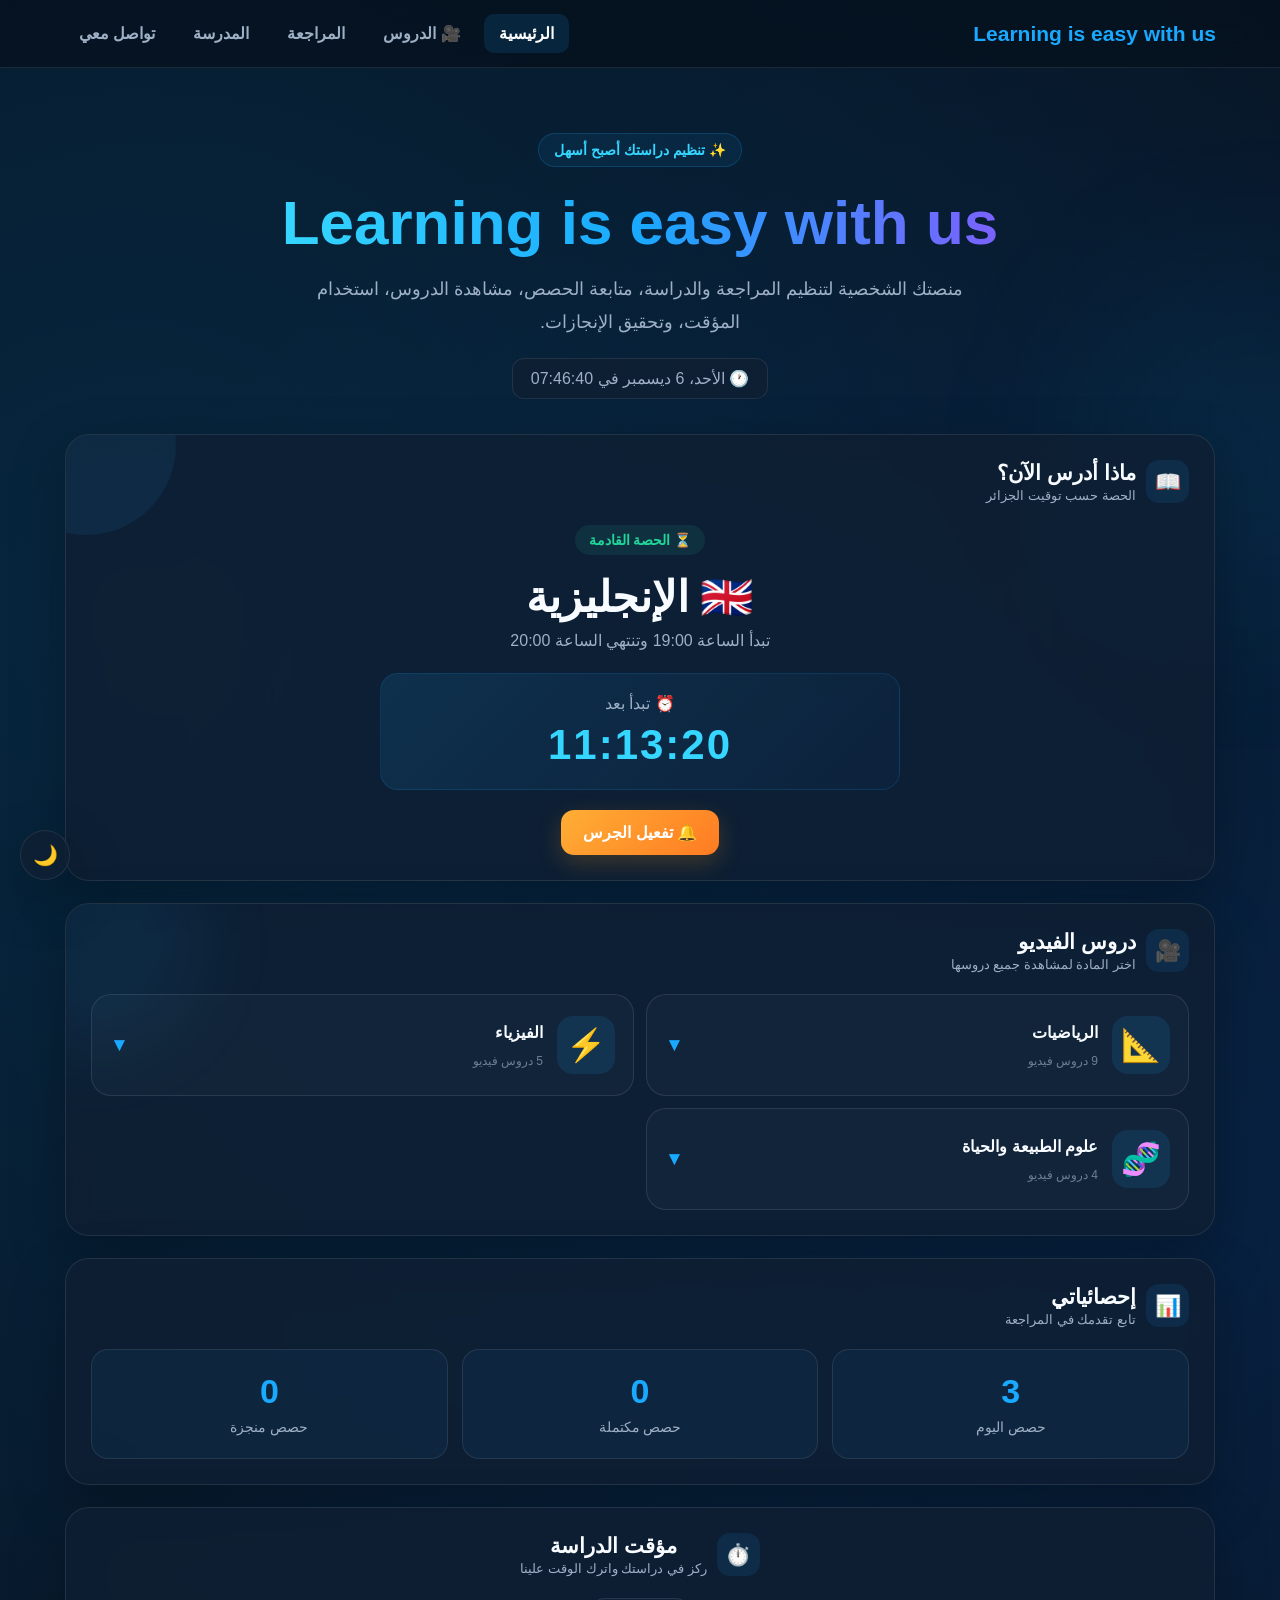
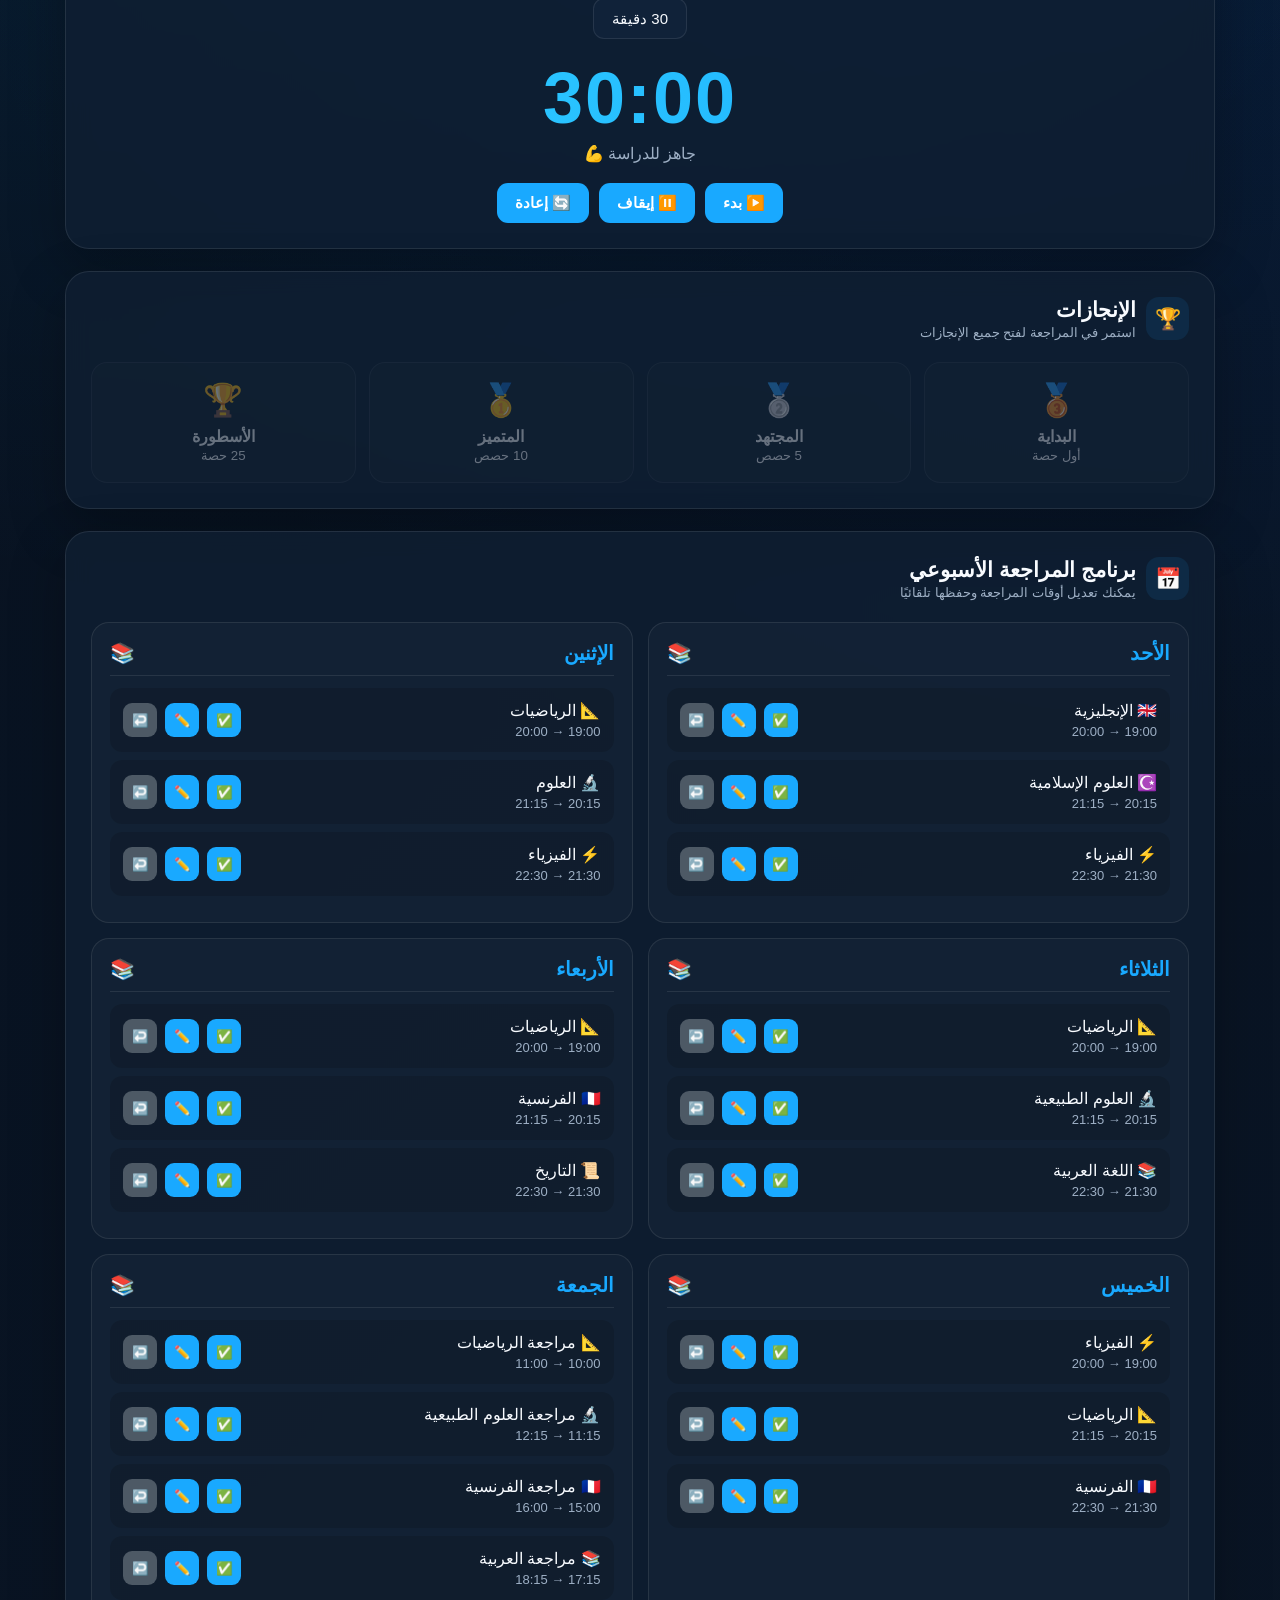
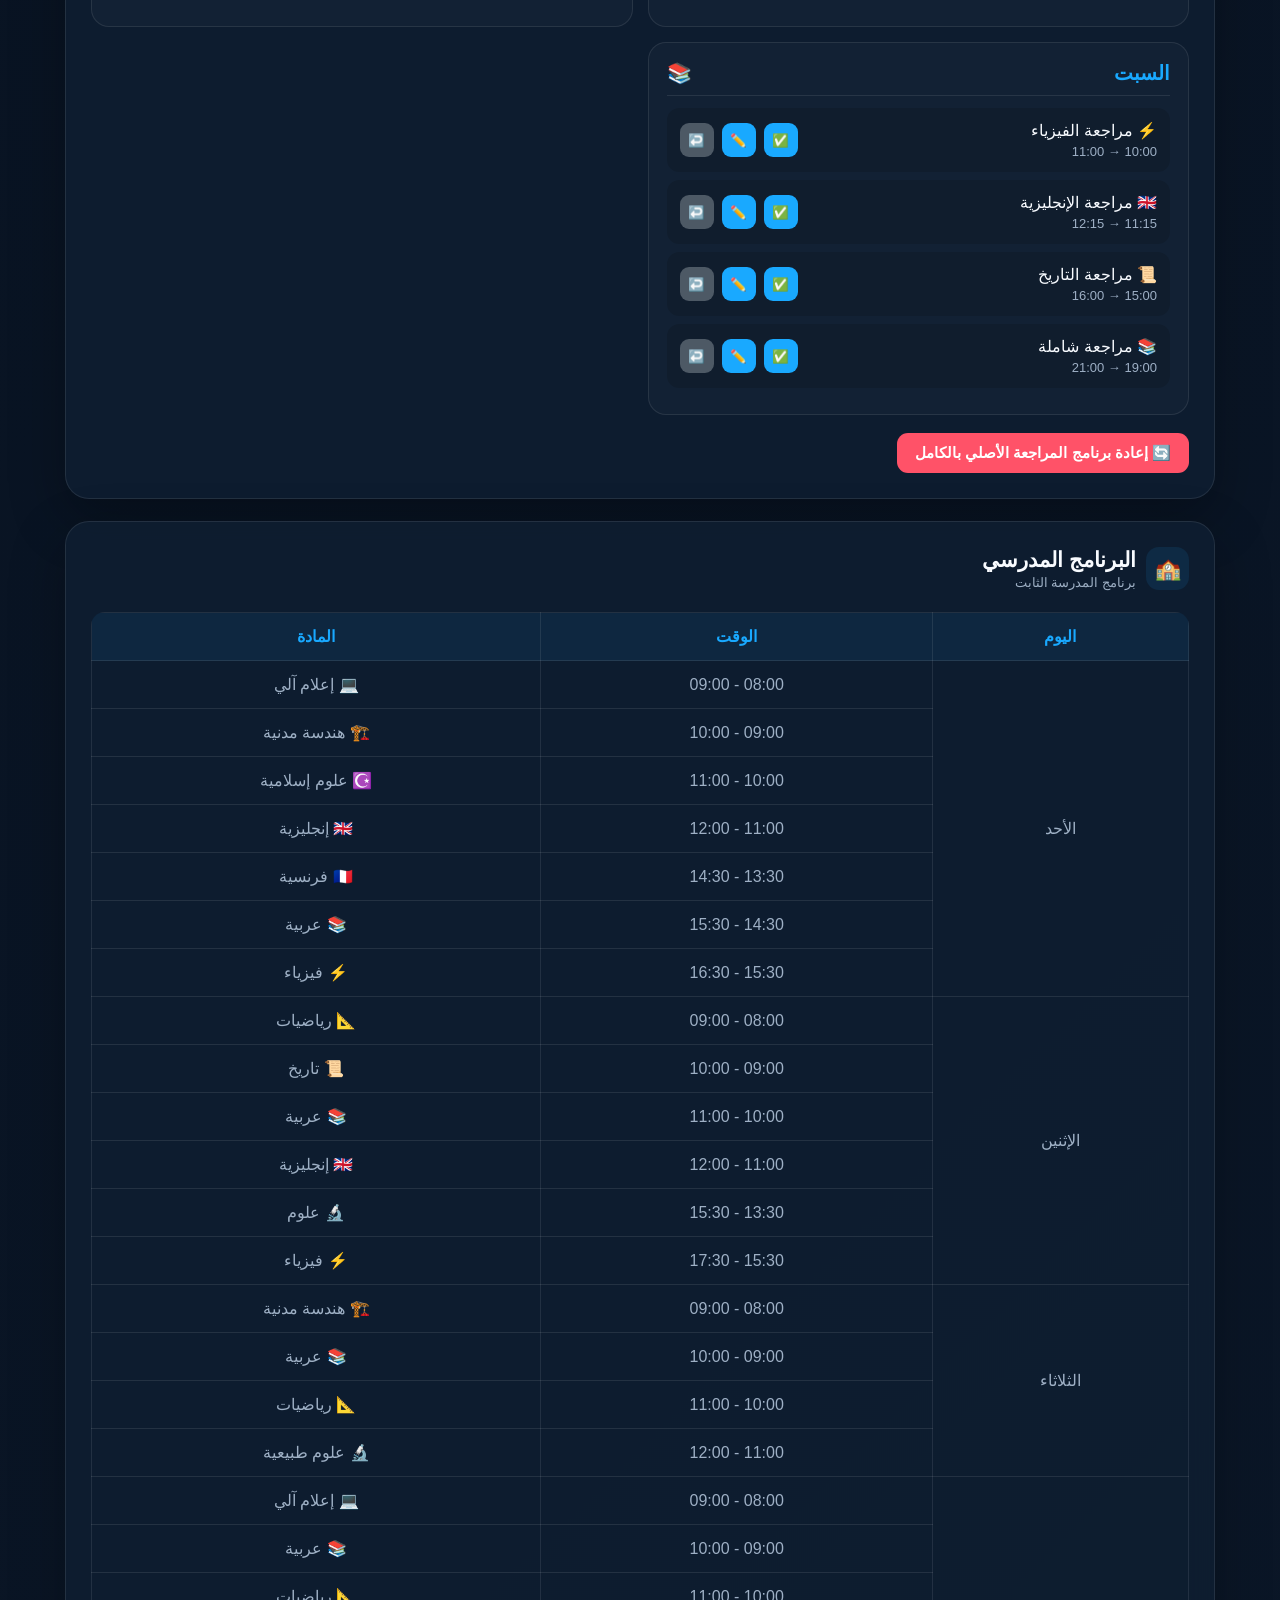
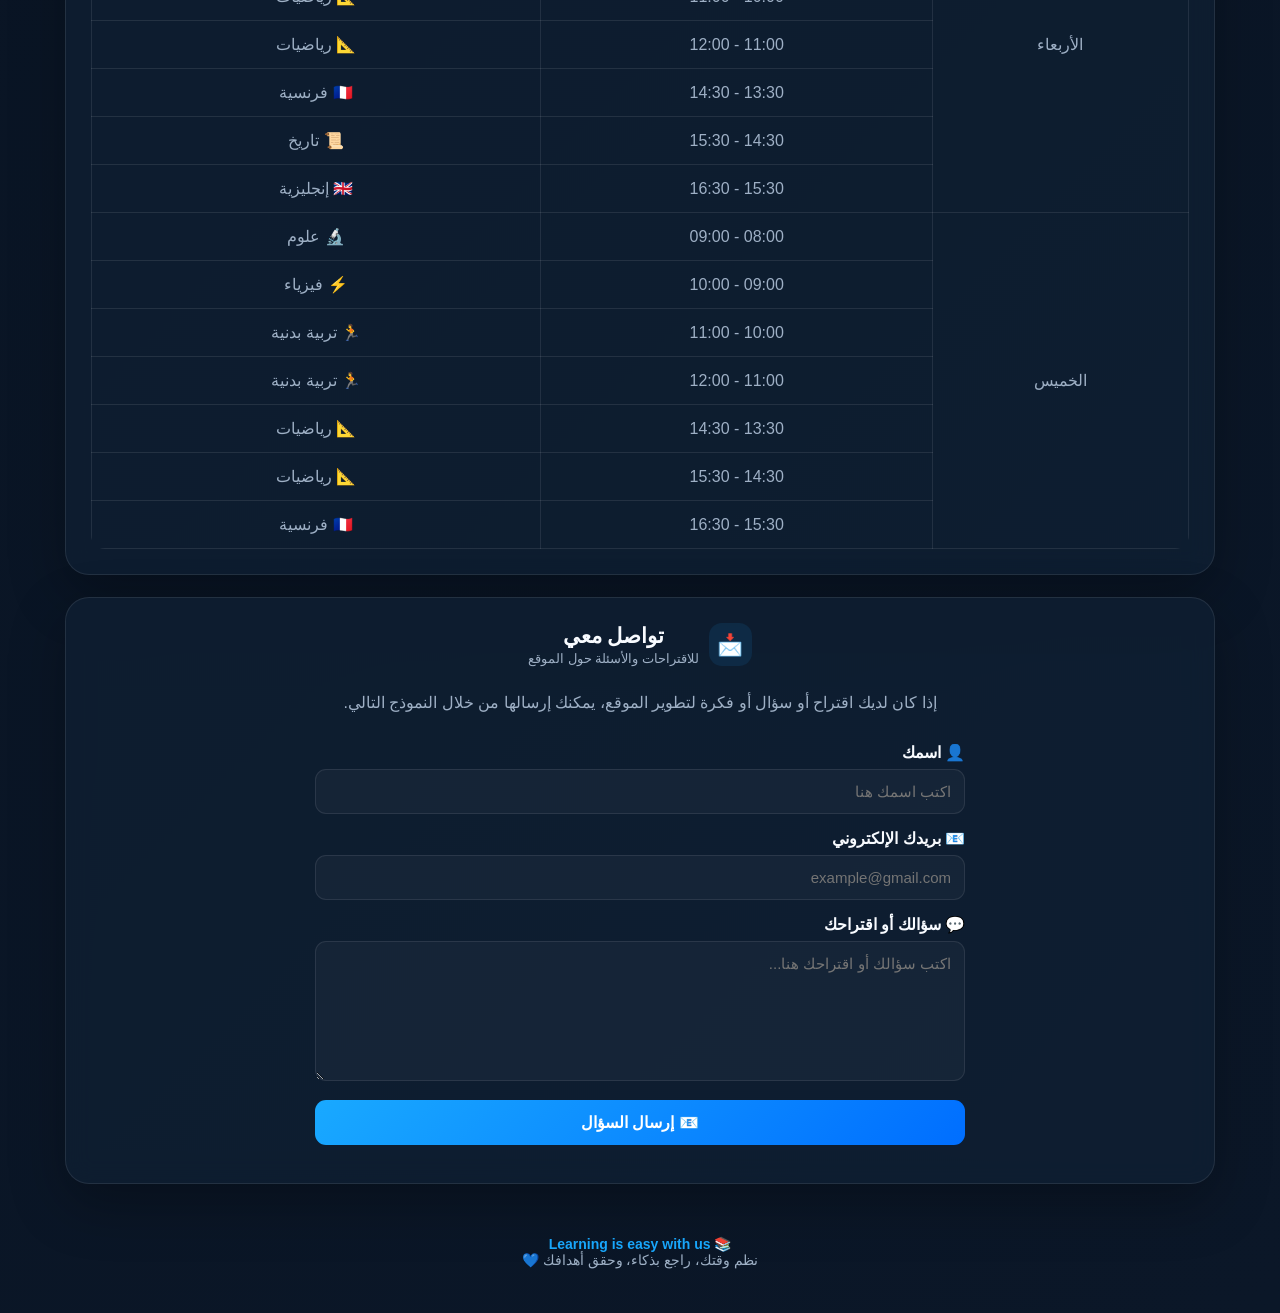
==== commit 8e29b9c6: "Delete mitosis styles and lesson content Removed mitosis-related styles and HTML content from index." ====
--- a/index.html
+++ b/index.html
@@ -1325,72 +1325,6 @@
     }
 }
 
-
-/* 🧬 تنسيق درس الانقسام الخيطي */
-.mitosis-card {
-    grid-column: 1 / -1;
-    border-color: rgba(53, 214, 255, .3);
-}
-
-.mitosis-content {
-    padding: 18px;
-    border-top: 1px solid var(--border);
-    line-height: 2;
-}
-
-.mitosis-content[hidden] {
-    display: none;
-}
-
-.mitosis-content h3 {
-    color: var(--cyan);
-    margin-bottom: 12px;
-}
-
-.mitosis-stages,
-.mitosis-quiz {
-    display: grid;
-    grid-template-columns: repeat(2, minmax(0, 1fr));
-    gap: 10px;
-    margin: 16px 0;
-}
-
-.mitosis-stages button,
-.mitosis-quiz button {
-    padding: 12px;
-    border-radius: 12px;
-    border: 1px solid var(--border);
-    background: var(--card2);
-    color: var(--text);
-    cursor: pointer;
-}
-
-.mitosis-stages button:hover,
-.mitosis-quiz button:hover {
-    border-color: var(--cyan);
-}
-
-.mitosis-explanation {
-    background: var(--card2);
-    border: 1px solid var(--border);
-    padding: 16px;
-    border-radius: 12px;
-}
-
-#mitosisFeedback {
-    grid-column: 1 / -1;
-    font-weight: bold;
-}
-
-@media(max-width:600px) {
-    .mitosis-stages,
-    .mitosis-quiz {
-        grid-template-columns: 1fr;
-    }
-}
-
-
-    
 </style>
 
 
@@ -1721,76 +1655,6 @@
                         </div>
                     </div>
 
-<!-- 🧬 درس الانقسام الخيطي المتساوي -->
-<div class="video-card mitosis-card">
-    <div class="video-info">
-        <span class="video-number">🧬 درس تفاعلي</span>
-
-        <div class="video-title">
-            الانقسام الخيطي المتساوي
-        </div>
-
-        <div class="video-description">
-            اكتشف مراحل الانقسام، وشاهد المحاكاة التفاعلية،
-            ثم اختبر معلوماتك.
-        </div>
-
-        <button
-            type="button"
-            class="main-button"
-            onclick="toggleMitosisLesson(this)"
-            style="margin-top:15px;width:100%;">
-
-            🔬 افتح الدرس التفاعلي
-        </button>
-        </div>
-
-    <div class="mitosis-content" hidden>
-        <h3>📖 تعريف الانقسام الخيطي المتساوي</h3>
-
-        <p>
-            هو انقسام نووي يوزع المادة الوراثية بالتساوي،
-            وينتج عنه عادةً نواتان بنتان تحملان المعلومة
-            الوراثية نفسها.
-        </p>
-
-        <div class="callout">
-            <strong>مراحل الانقسام:</strong>
-            التمهيدي ← الاستوائي ← الانفصالي ← النهائي.
-            يسبق هذه المراحل الطور البيني الذي تتضاعف خلاله
-            المادة الوراثية.
-        </div>
-
-        <div class="mitosis-stages">
-            <button type="button" onclick="showMitosisStage(0)">1. التمهيدي</button>
-            <button type="button" onclick="showMitosisStage(1)">2. الاستوائي</button>
-            <button type="button" onclick="showMitosisStage(2)">3. الانفصالي</button>
-            <button type="button" onclick="showMitosisStage(3)">4. النهائي</button>
-        </div>
-
-        <div class="mitosis-explanation" id="mitosisExplanation">
-            اضغط على إحدى المراحل لعرض شرحها.
-        </div>
-
-        <div class="callout">
-            🧠 **اختبر نفسك:** في أي مرحلة تنفصل الكروماتيدات الشقيقة؟
-        </div>
-
-        <div class="mitosis-quiz">
-            <button type="button" onclick="checkMitosisAnswer(this, false)">
-                الطور التمهيدي
-            </button>
-
-            <button type="button" onclick="checkMitosisAnswer(this, false)">
-                الطور الاستوائي
-            </button>
-
-            <button type="button" onclick="checkMitosisAnswer(this, true)">
-                الطور الانفصالي
-            </button>
-
-            <p id="mitosisFeedback" aria-live="polite"></p>
-
             
         </div>
     </div>
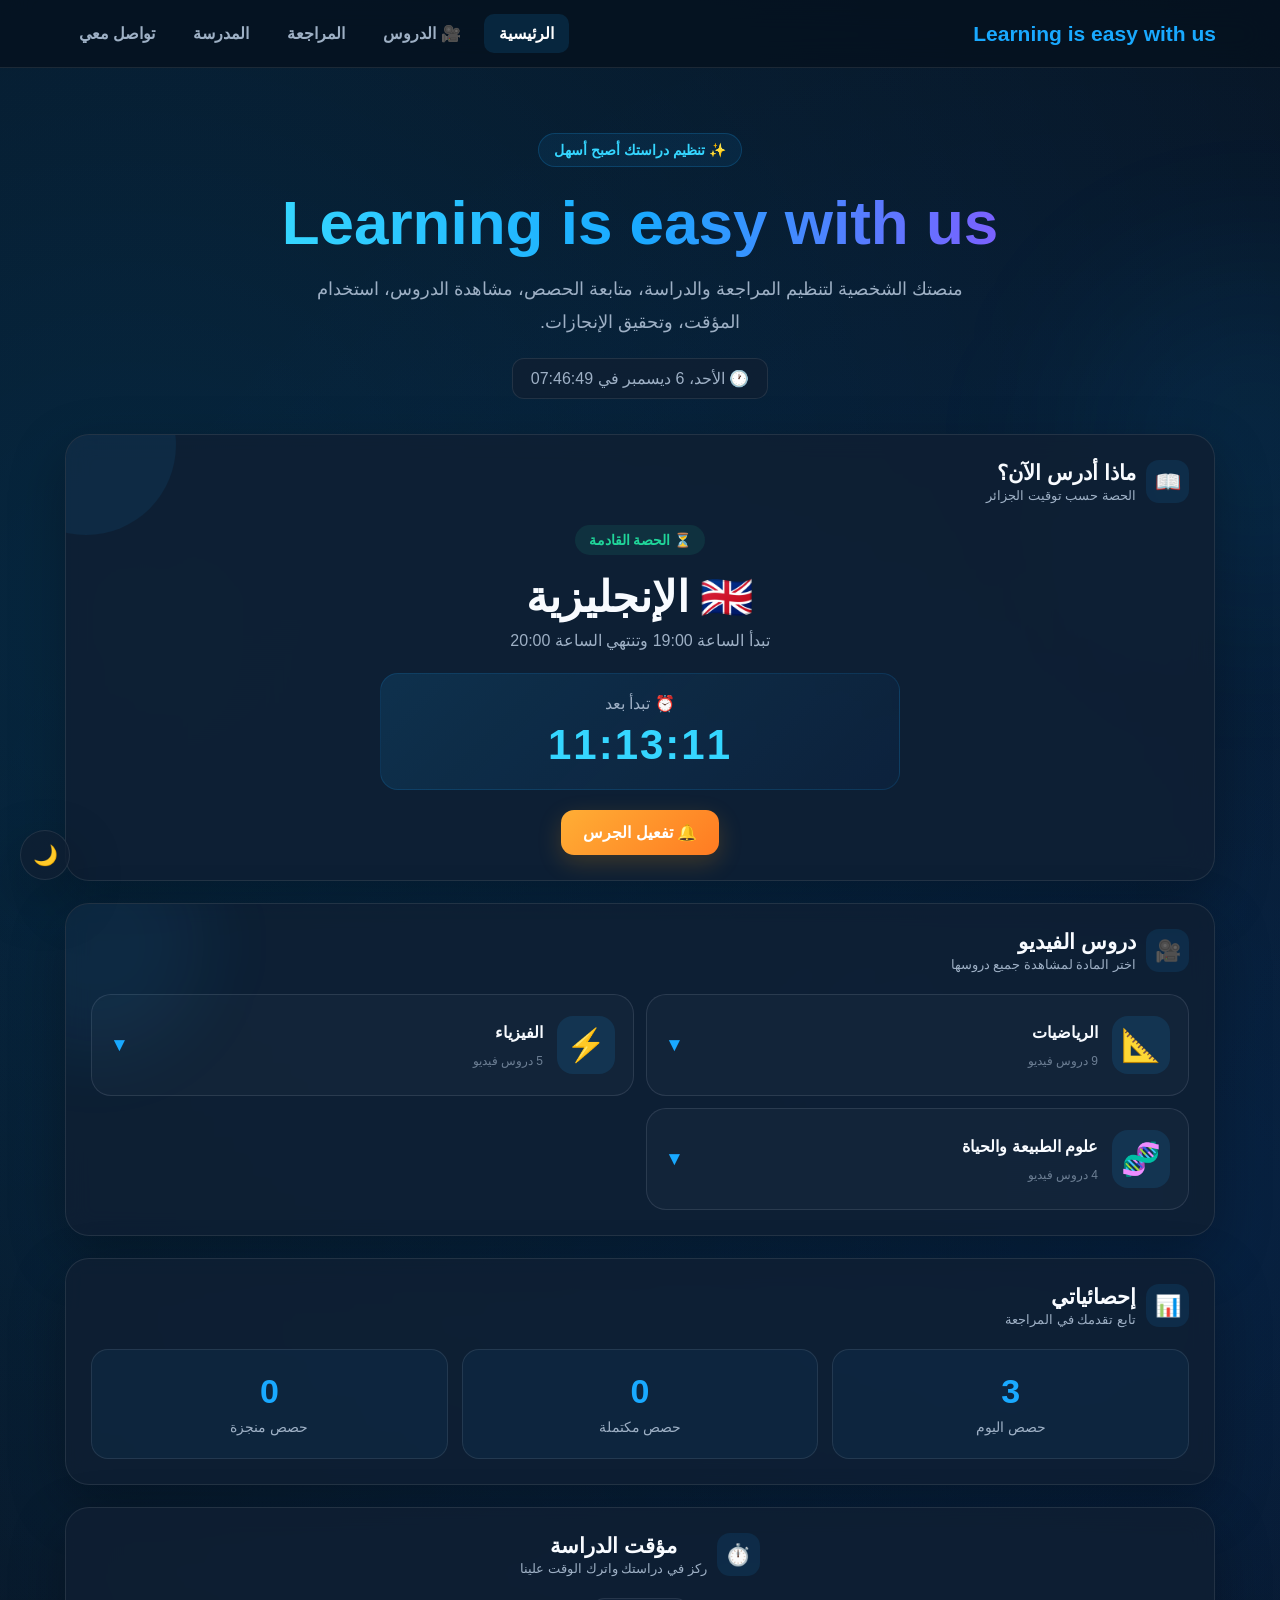
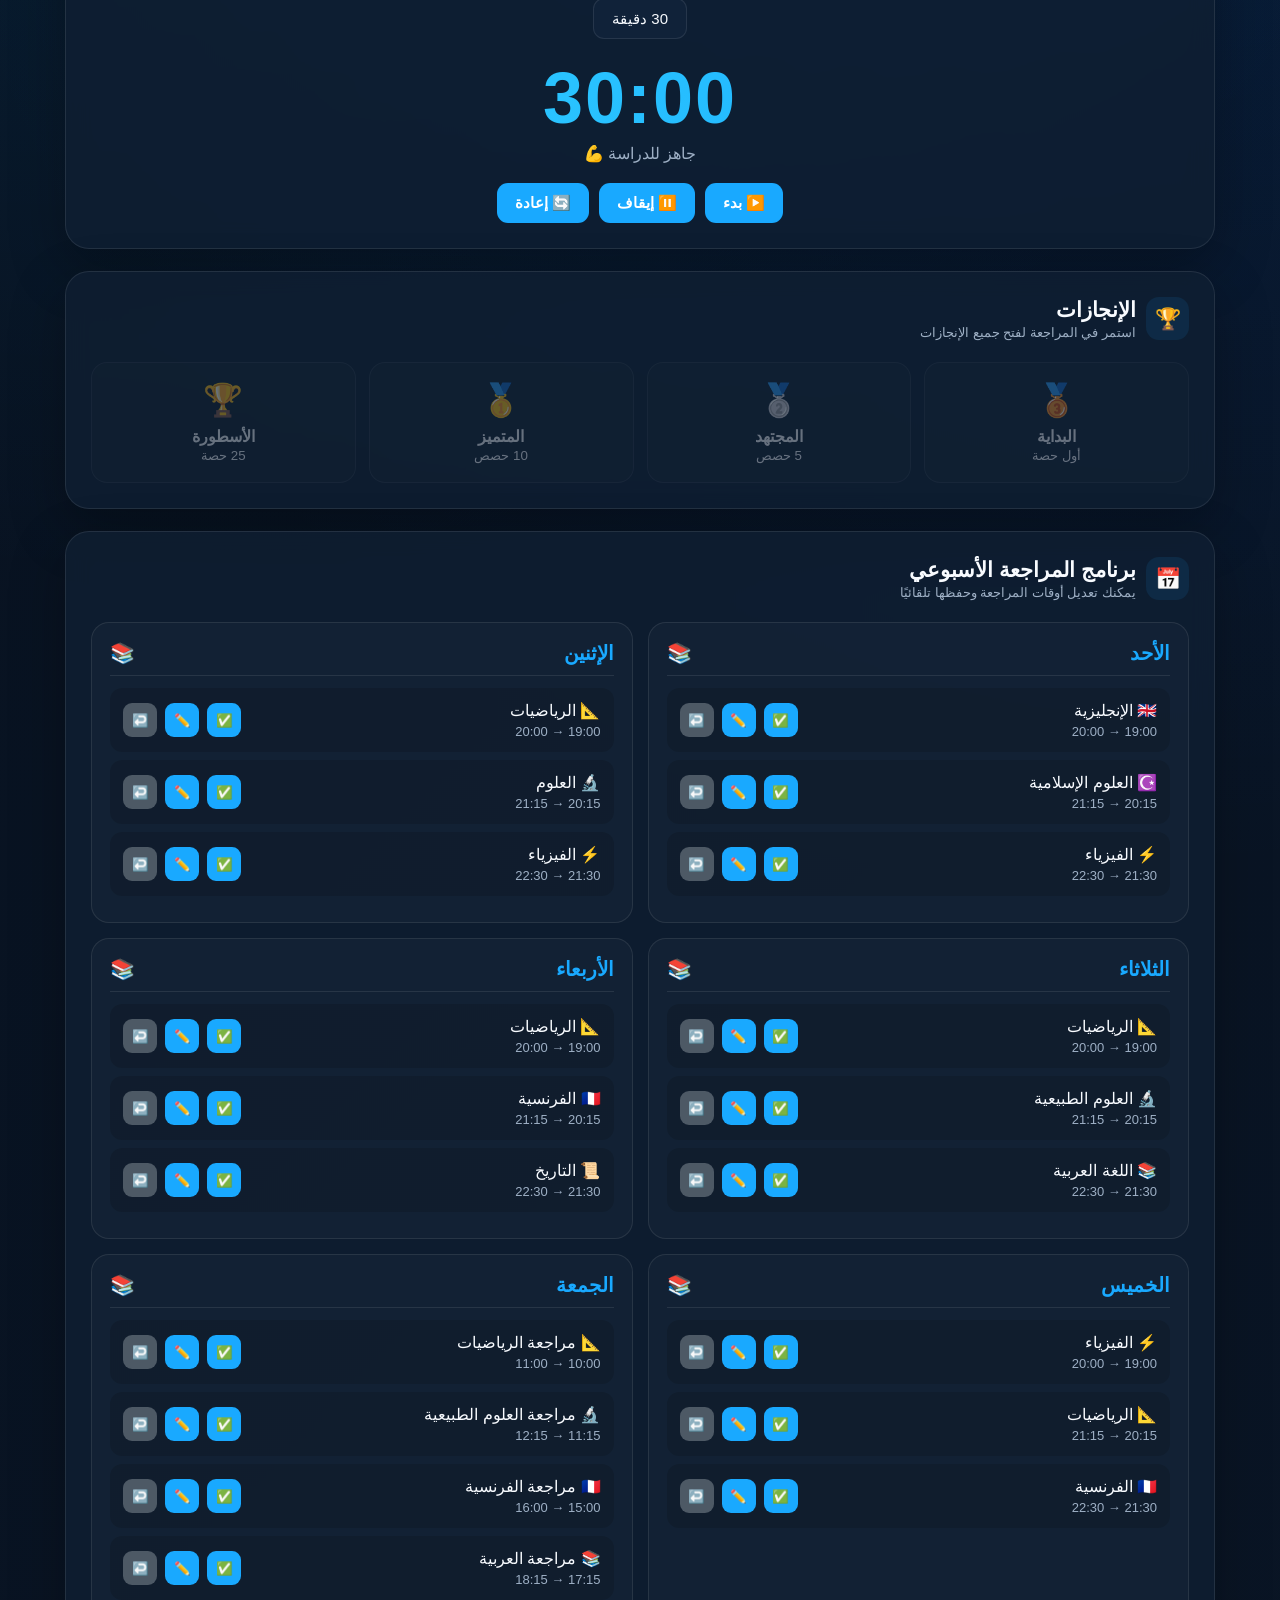
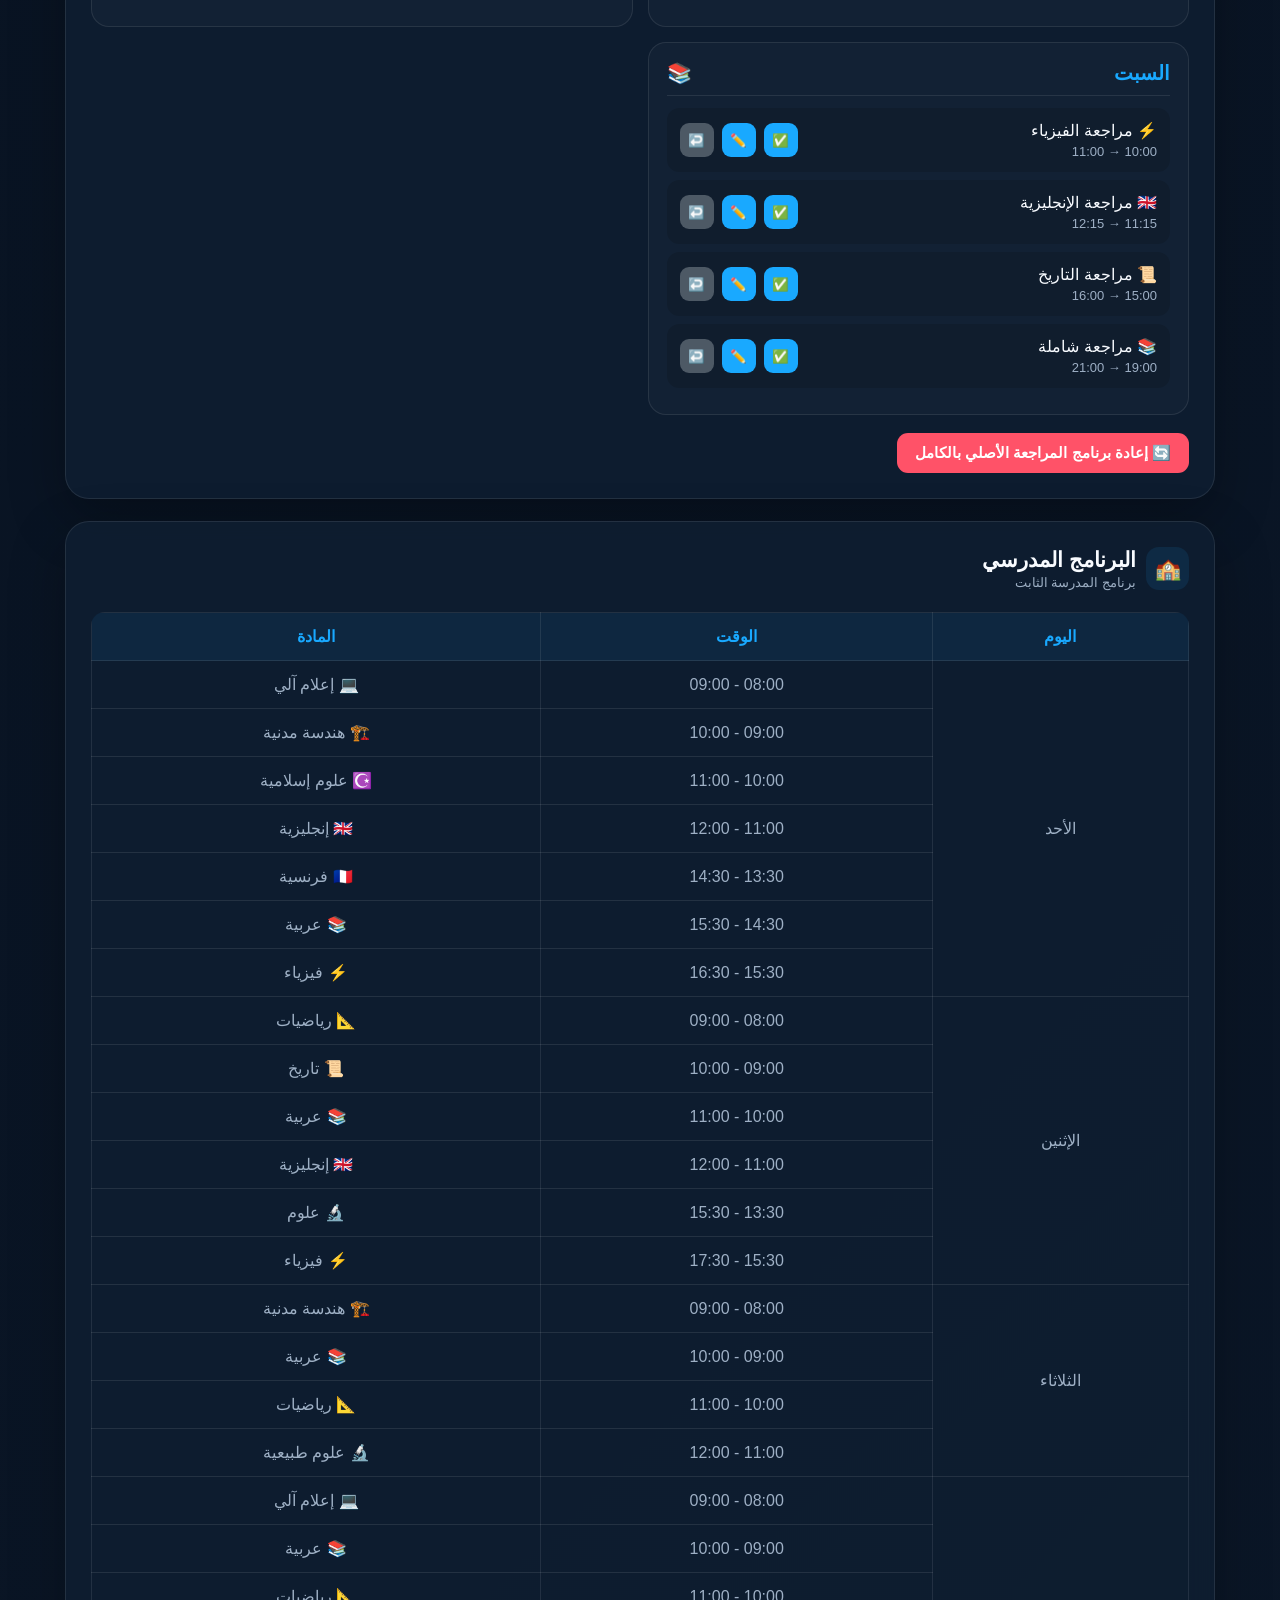
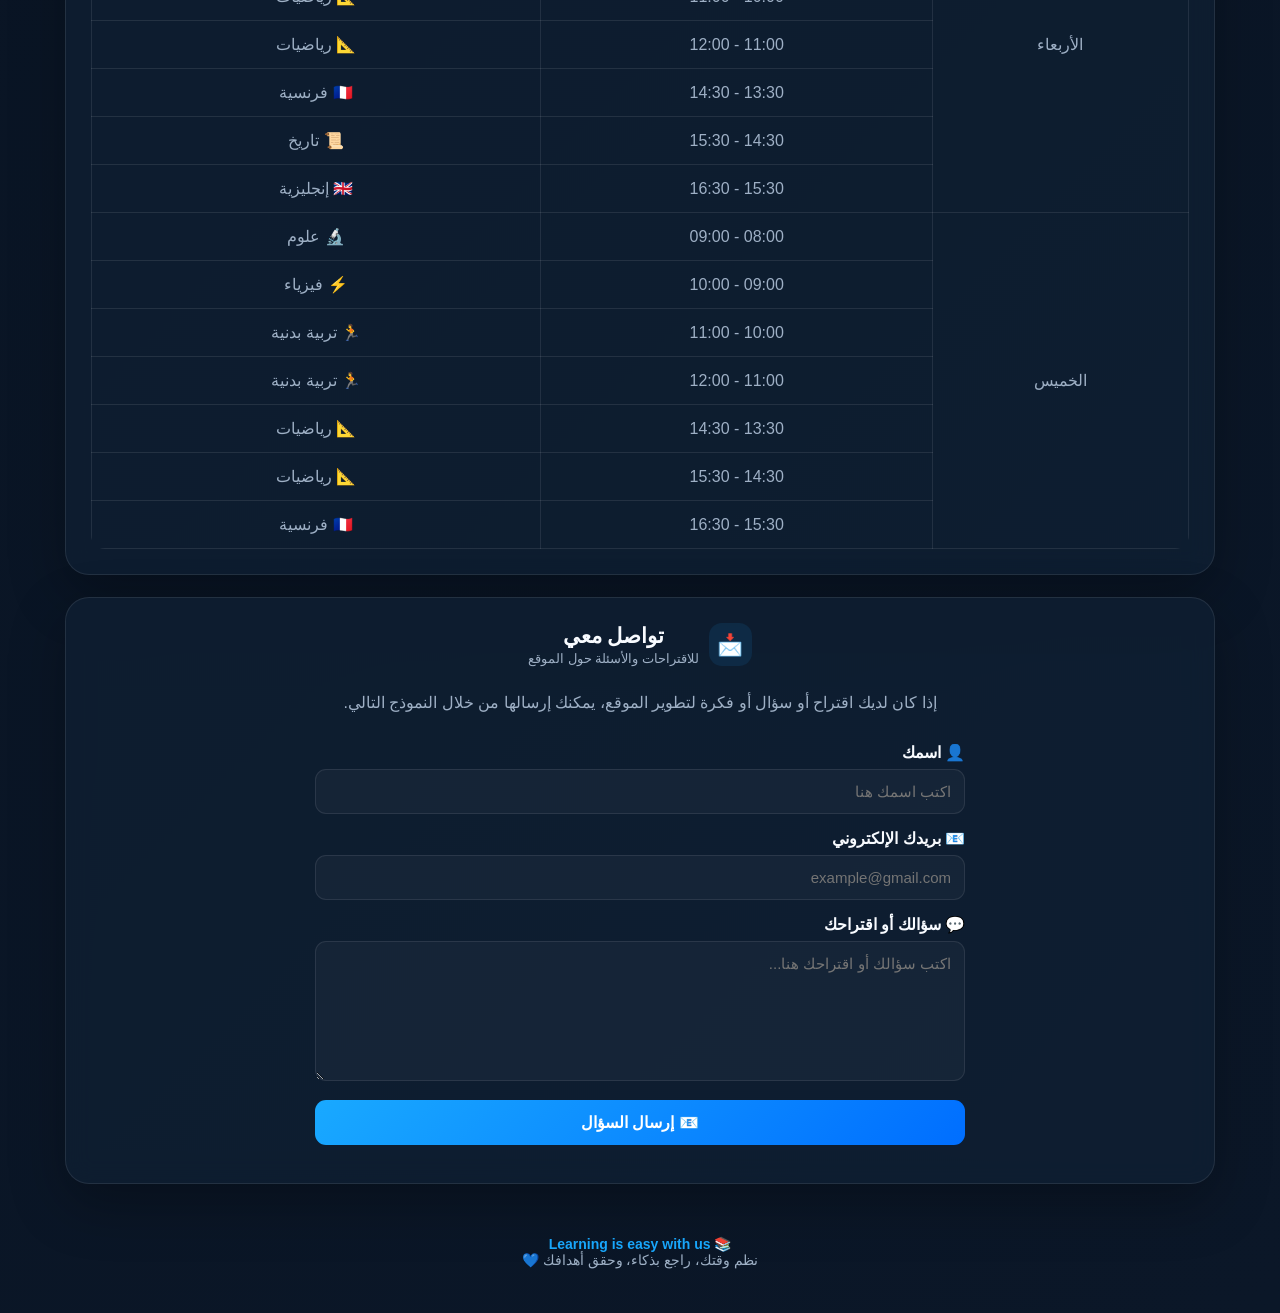
==== commit 48dcf0fe: "Add styling and structure for mitosis link section" ====
--- a/index.html
+++ b/index.html
@@ -1325,6 +1325,42 @@
     }
 }
 
+
+
+
+    
+    
+.mitosis-link {
+    display: flex;
+    align-items: center;
+    gap: 14px;
+    padding: 18px;
+    min-height: 120px;
+    text-decoration: none;
+    color: var(--text);
+    background: var(--card);
+    border: 1px solid var(--border);
+    border-radius: 16px;
+    transition: .25s;
+}
+
+.mitosis-link:hover {
+    border-color: var(--cyan);
+    transform: translateY(-3px);
+    box-shadow: 0 8px 25px rgba(25,169,255,.12);
+}
+
+.mitosis-link .video-title {
+    color: var(--cyan);
+    font-weight: 800;
+}
+
+.mitosis-link .video-description {
+    color: var(--muted);
+    margin: 5px 0;
+}
+
+
 </style>
 
 
@@ -1652,11 +1688,31 @@
                             <span class="video-number">🧬 الدرس 4</span>
                             <div class="video-title">علوم الطبيعة والحياة — الدرس 4</div>
                             <div class="video-description">شرح علوم الطبيعة والحياة للسنة الأولى ثانوي.</div>
-                        </div>
+
+                      </div>
                     </div>
 
             
         </div>
+
+                
+                    <div class="video-card">
+                        <a href="mitosis.html" class="mitosis-link">
+                            <span style="font-size:32px;">🧬</span>
+                            <div>
+                                <div class="video-title">الانقسام الخيطي المتساوي</div>
+                                <div class="video-description">
+                                    اكتشف مراحل الانقسام واختبر معلوماتك.
+                                </div>
+                                <span class="video-number">📚 افتح الدرس التفاعلي ←</span>
+                            </div>
+                        </a>
+                    </div>
+
+                </div>
+            </div>
+        </div>
+
     </div>
 </div>
 
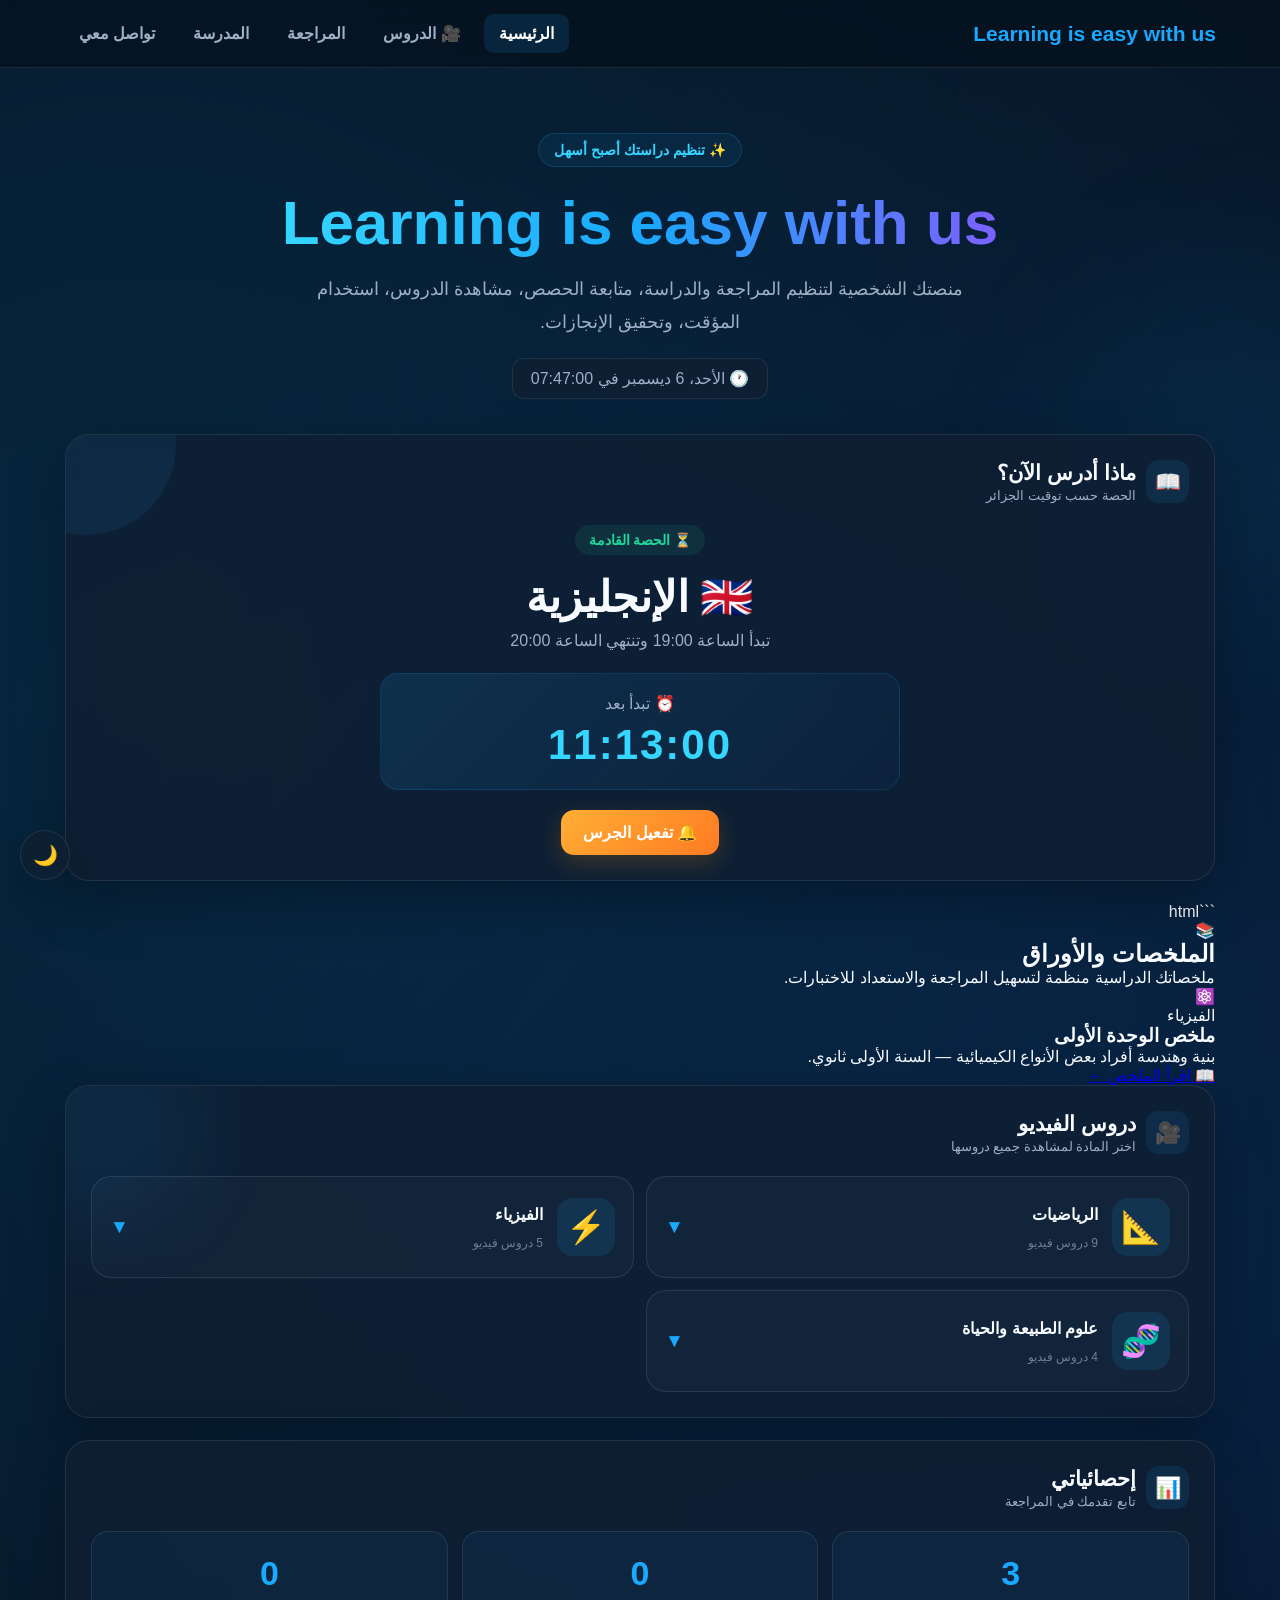
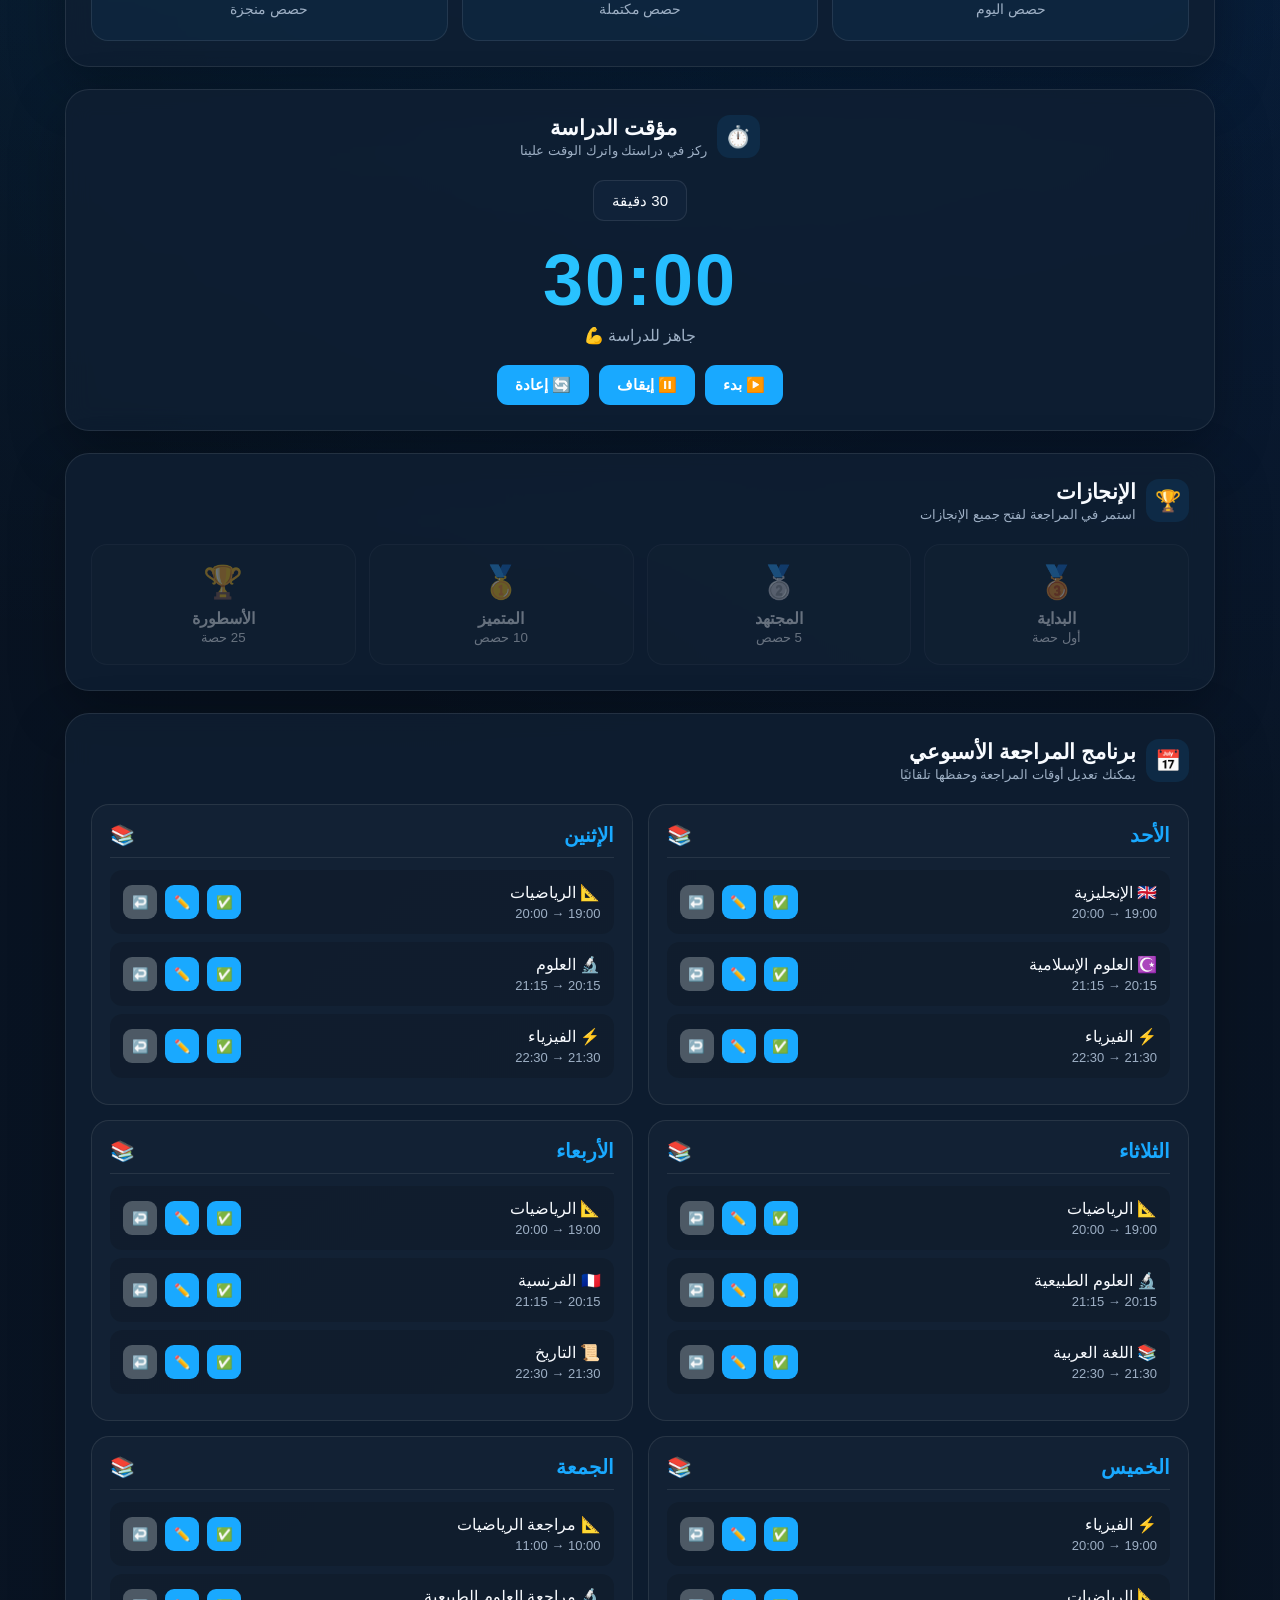
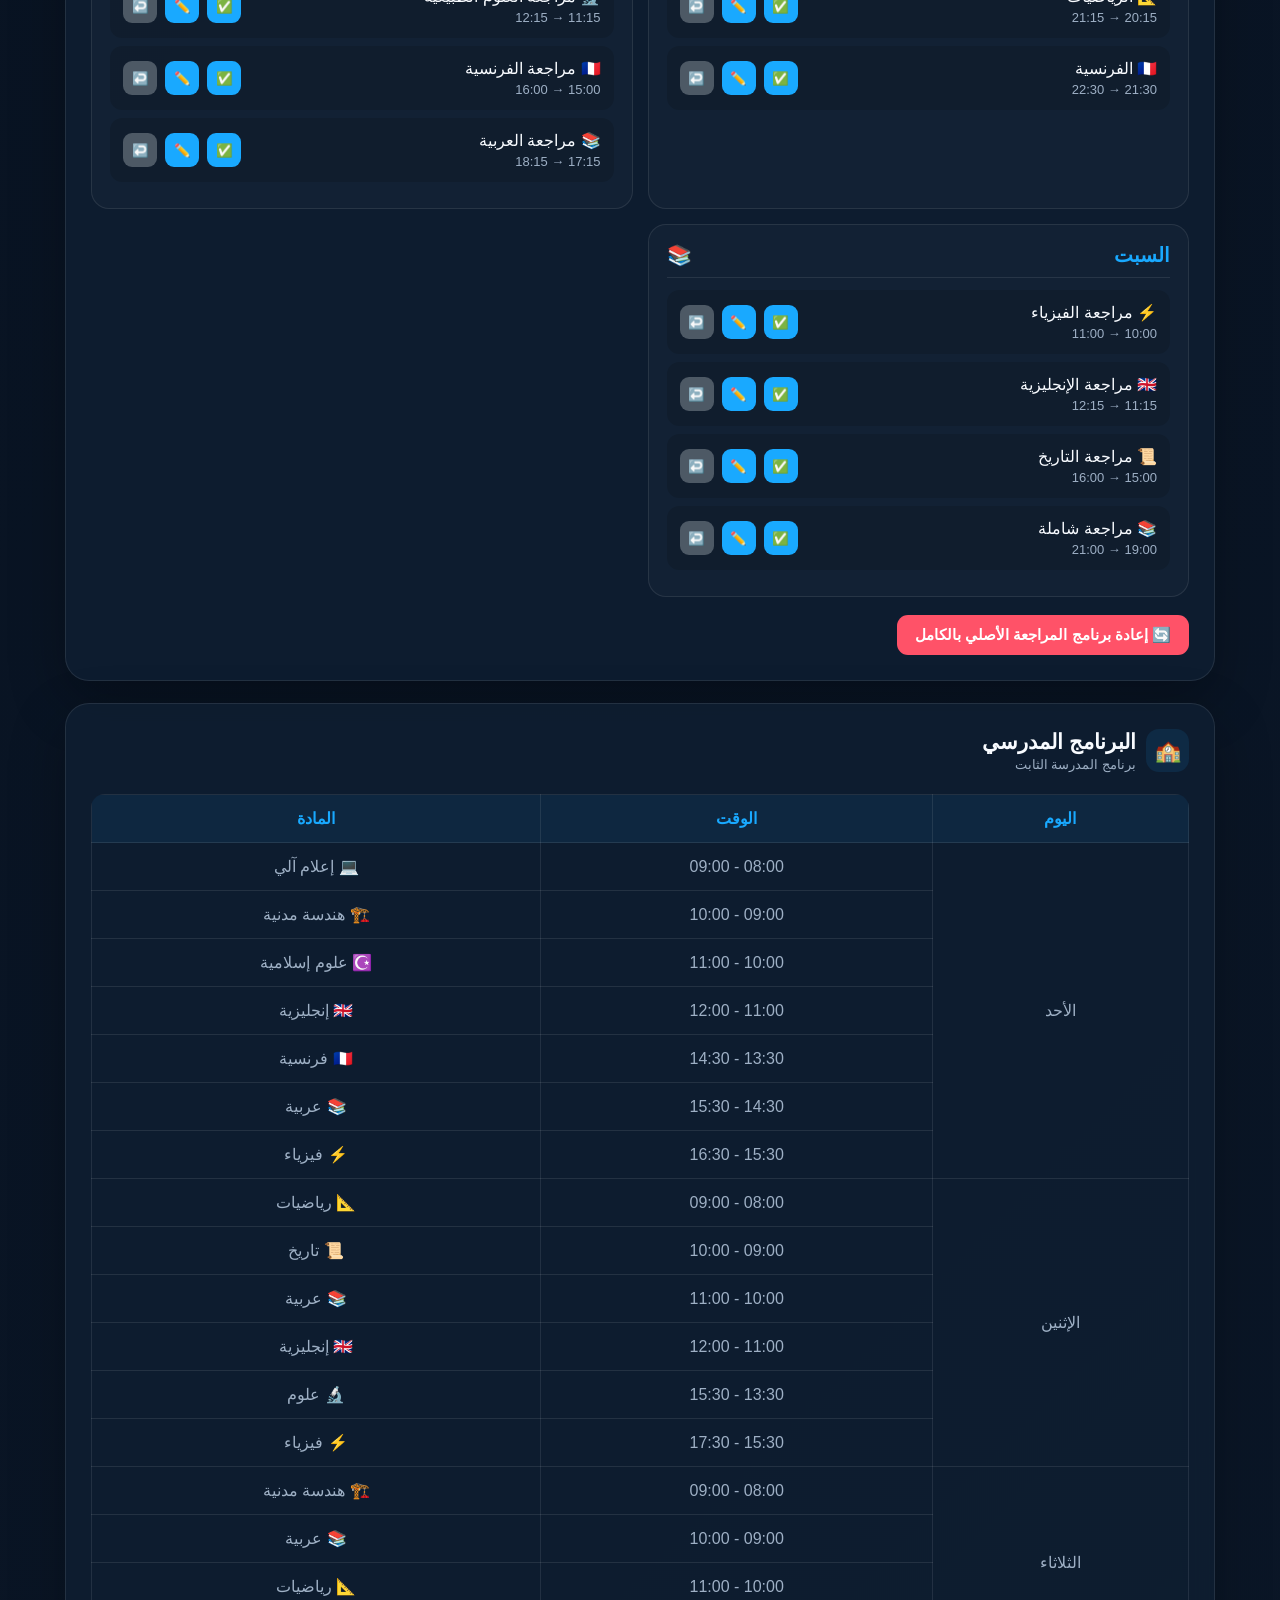
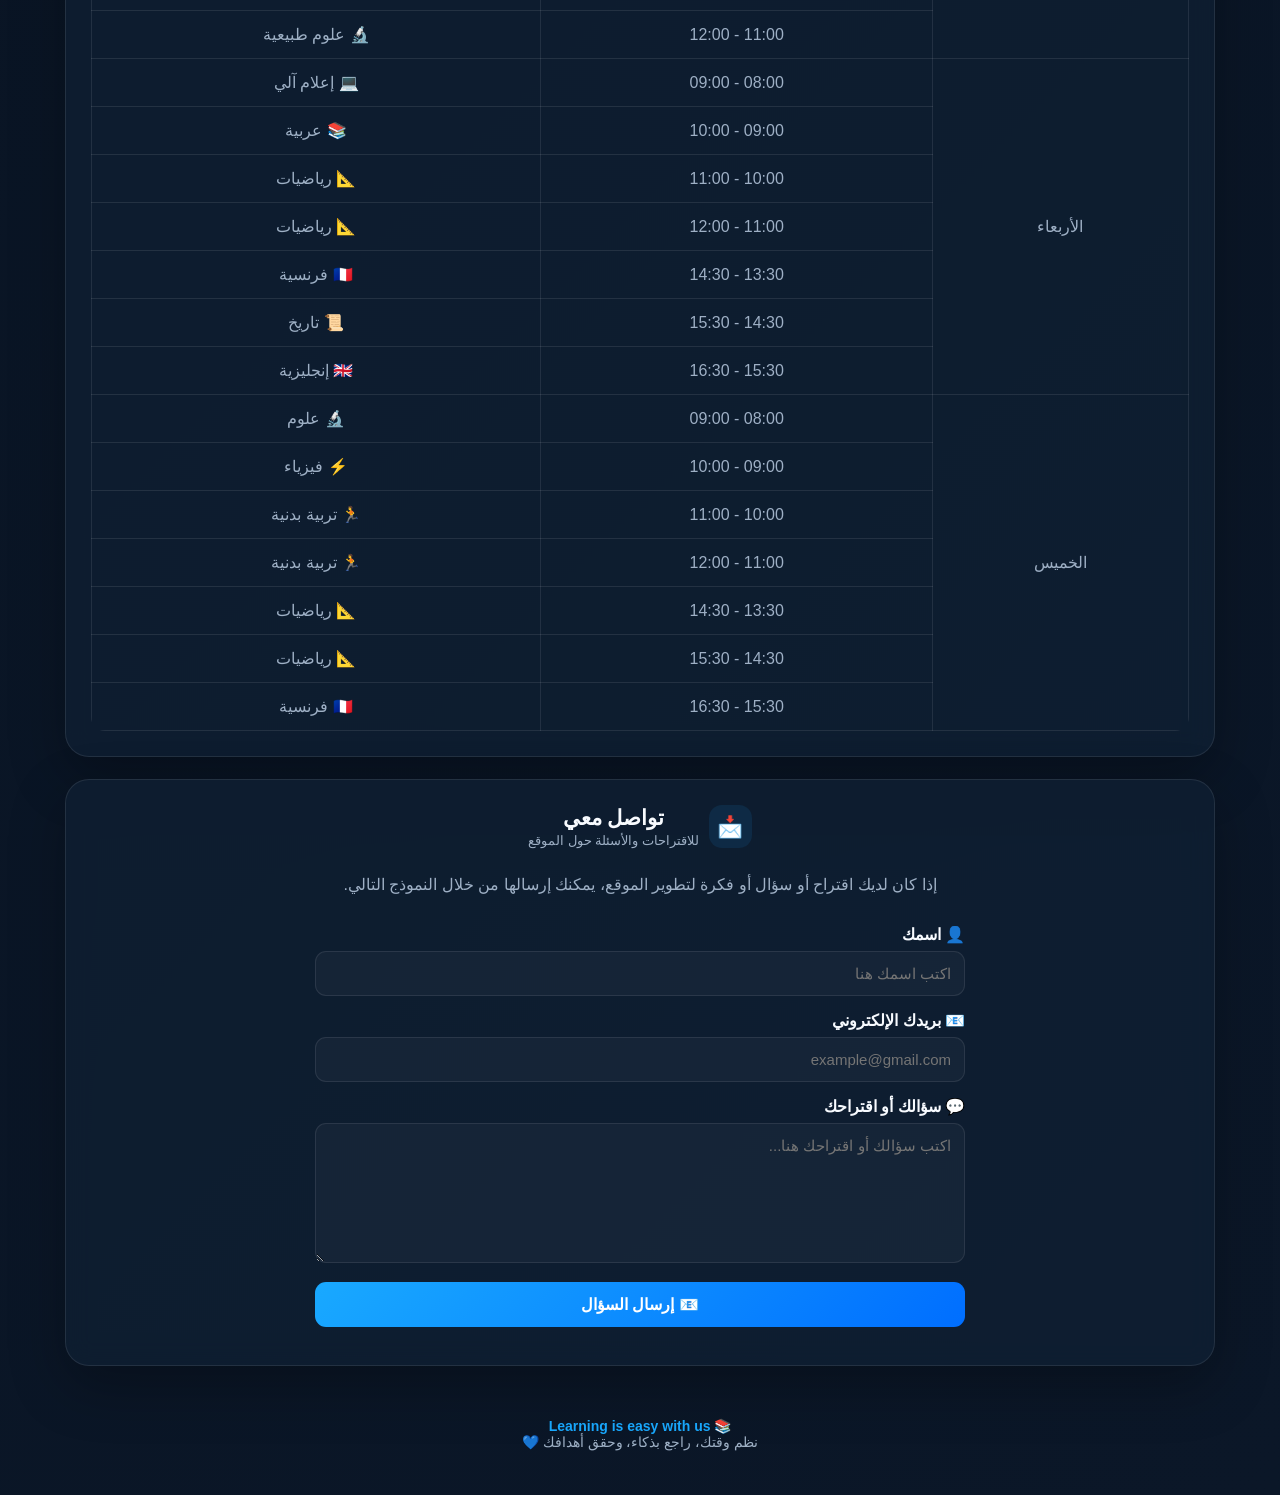
==== commit c32722ec: "Create summaries section with physics unit summary Added a new section for summaries and papers with" ====
--- a/index.html
+++ b/index.html
@@ -972,6 +972,52 @@
 </section>
 
 
+```html
+<!-- =========================================
+     📚 قسم الملخصات والأوراق
+========================================= -->
+
+<section id="summaries-section" class="summaries-section">
+
+    <div class="summaries-header">
+        <span class="summaries-icon">📚</span>
+        <h2>الملخصات والأوراق</h2>
+        <p>ملخصاتك الدراسية منظمة لتسهيل المراجعة والاستعداد للاختبارات.</p>
+    </div>
+
+    <div class="summaries-grid">
+
+        <!-- ملخص الوحدة الأولى في الفيزياء -->
+        <div class="summary-card">
+
+            <div class="summary-card-icon">⚛️</div>
+
+            <div class="summary-card-content">
+                <span class="summary-subject">الفيزياء</span>
+
+                <h3>ملخص الوحدة الأولى</h3>
+
+                <p>
+                    بنية وهندسة أفراد بعض الأنواع الكيميائية
+                    — السنة الأولى ثانوي.
+                </p>
+
+                <a
+                    href="physics-unit-1.html"
+                    class="summary-open-button"
+                    target="_blank"
+                    rel="noopener"
+                >
+                    📖 اقرأ الملخص
+                    <span>←</span>
+                </a>
+            </div>
+
+        </div>
+
+    </div>
+
+</section>
 
 
 
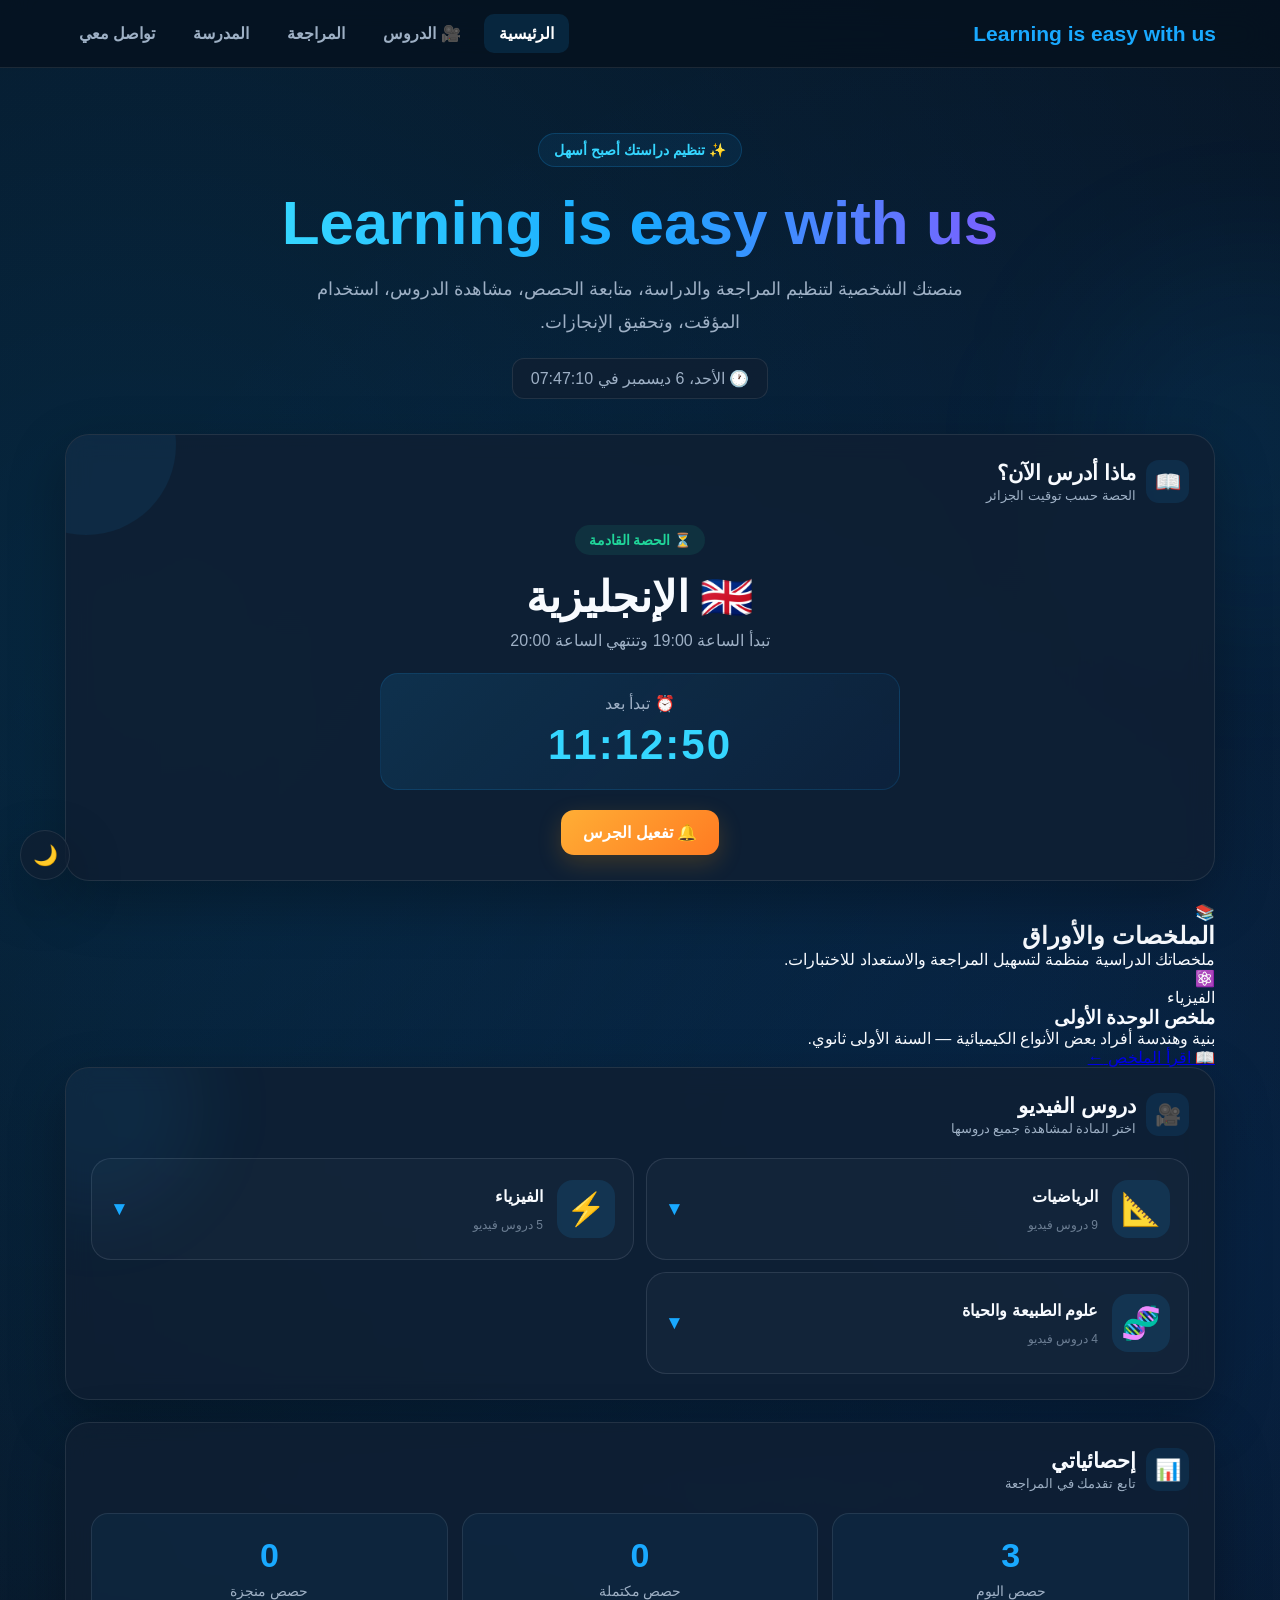
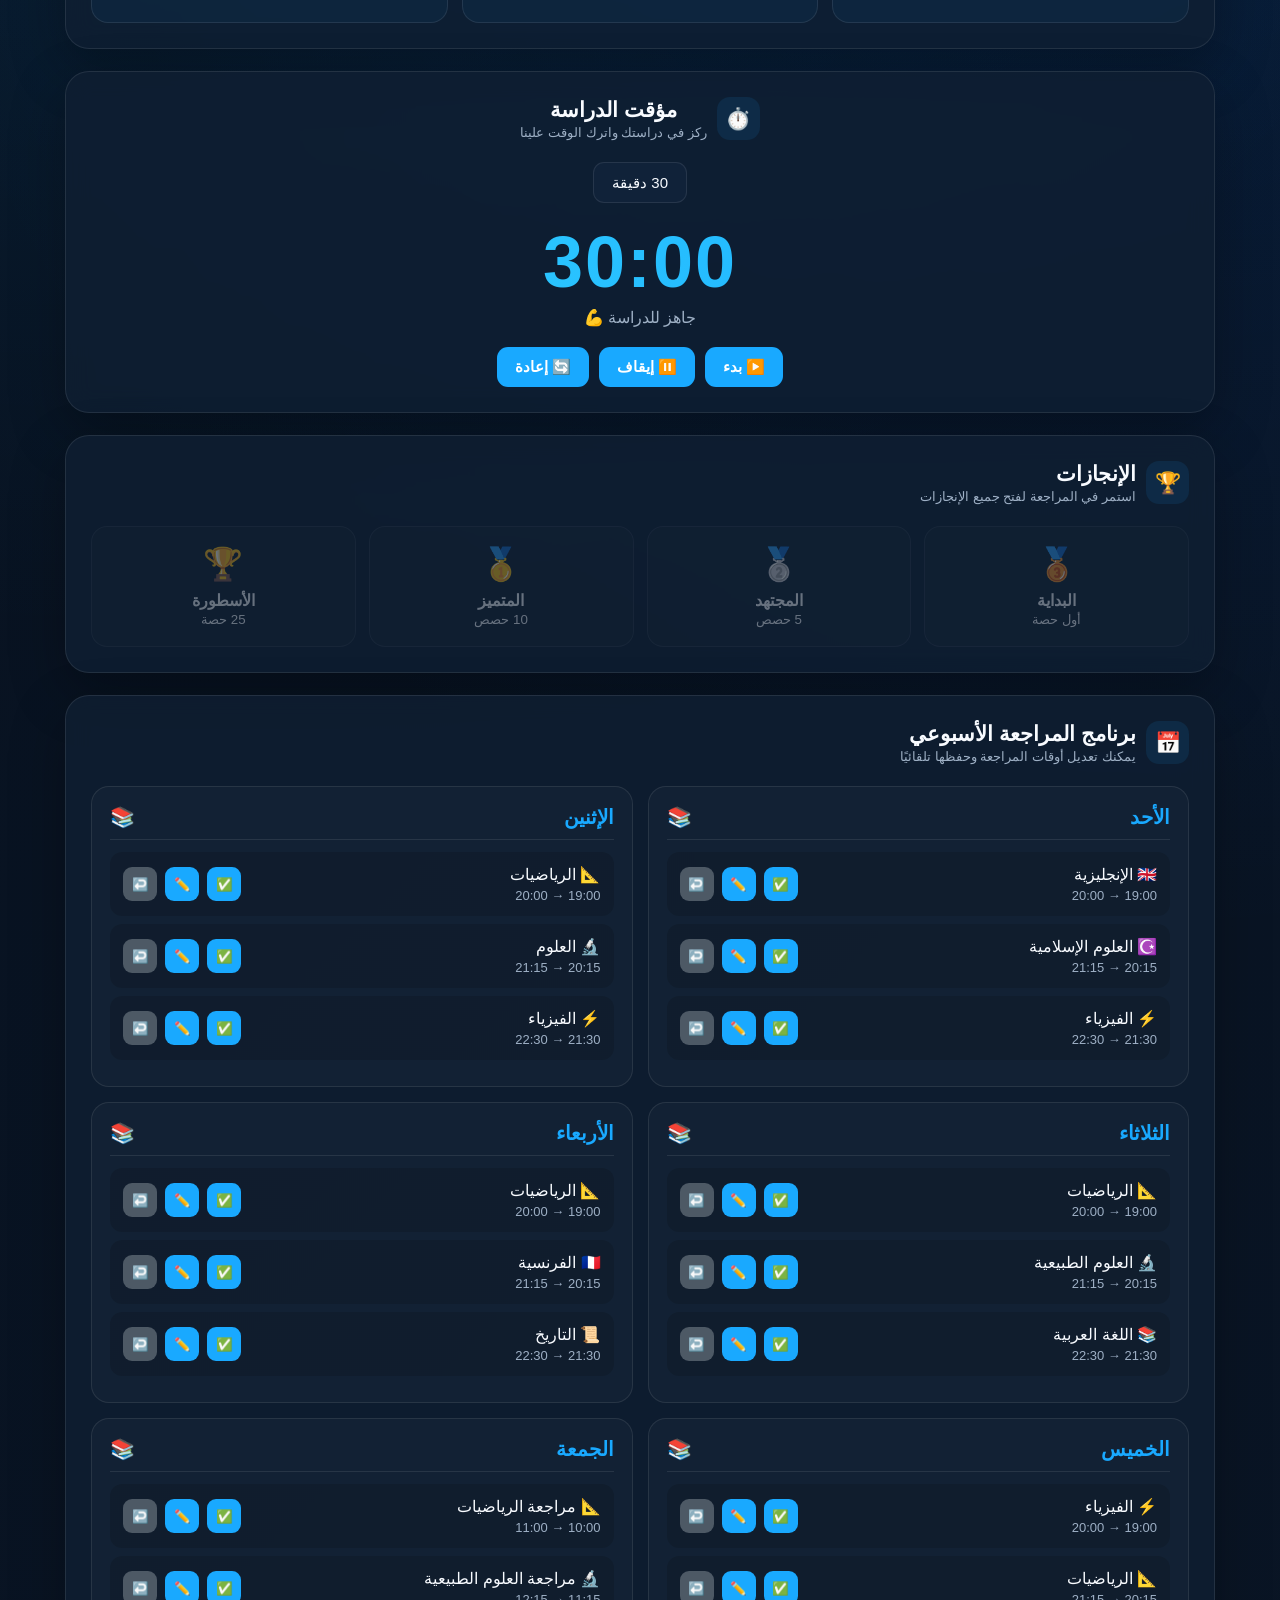
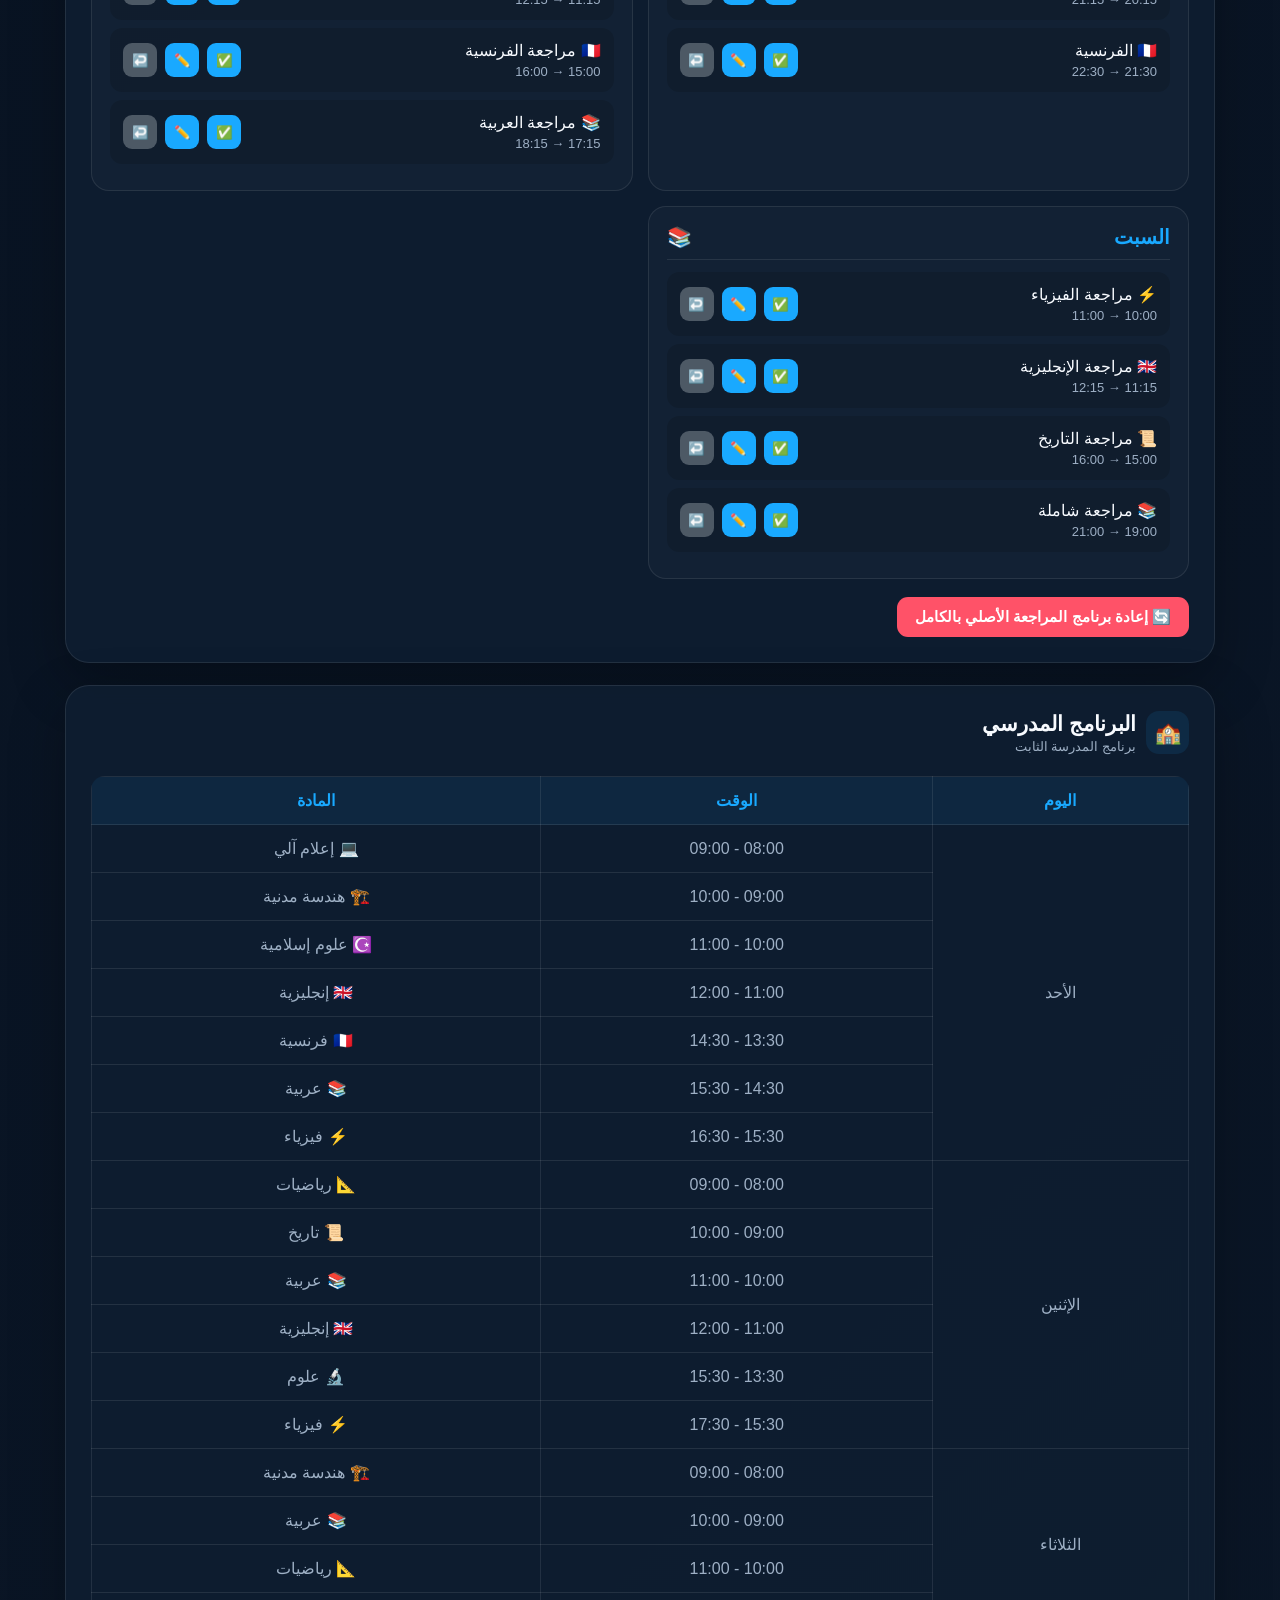
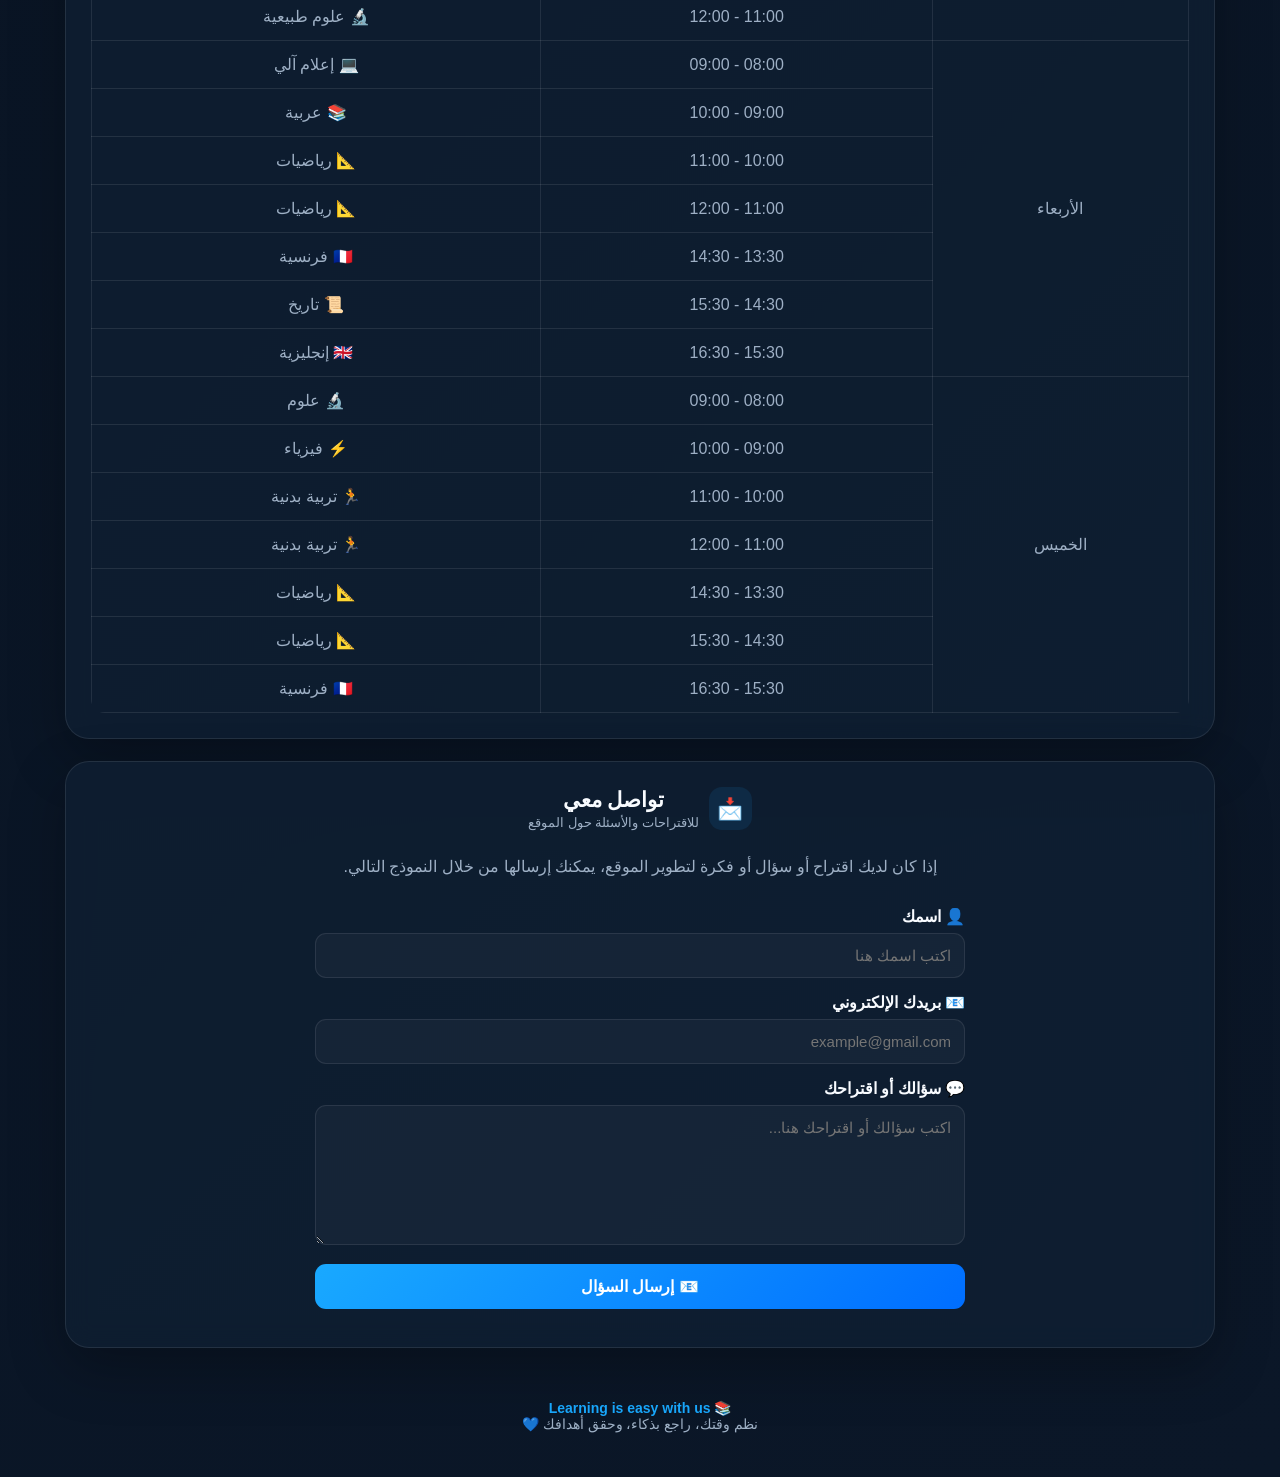
==== commit d80ad6d4: "Remove summary and papers section comment Removed commented HTML section for summaries and papers." ====
--- a/index.html
+++ b/index.html
@@ -972,7 +972,6 @@
 </section>
 
 
-```html
 <!-- =========================================
      📚 قسم الملخصات والأوراق
 ========================================= -->
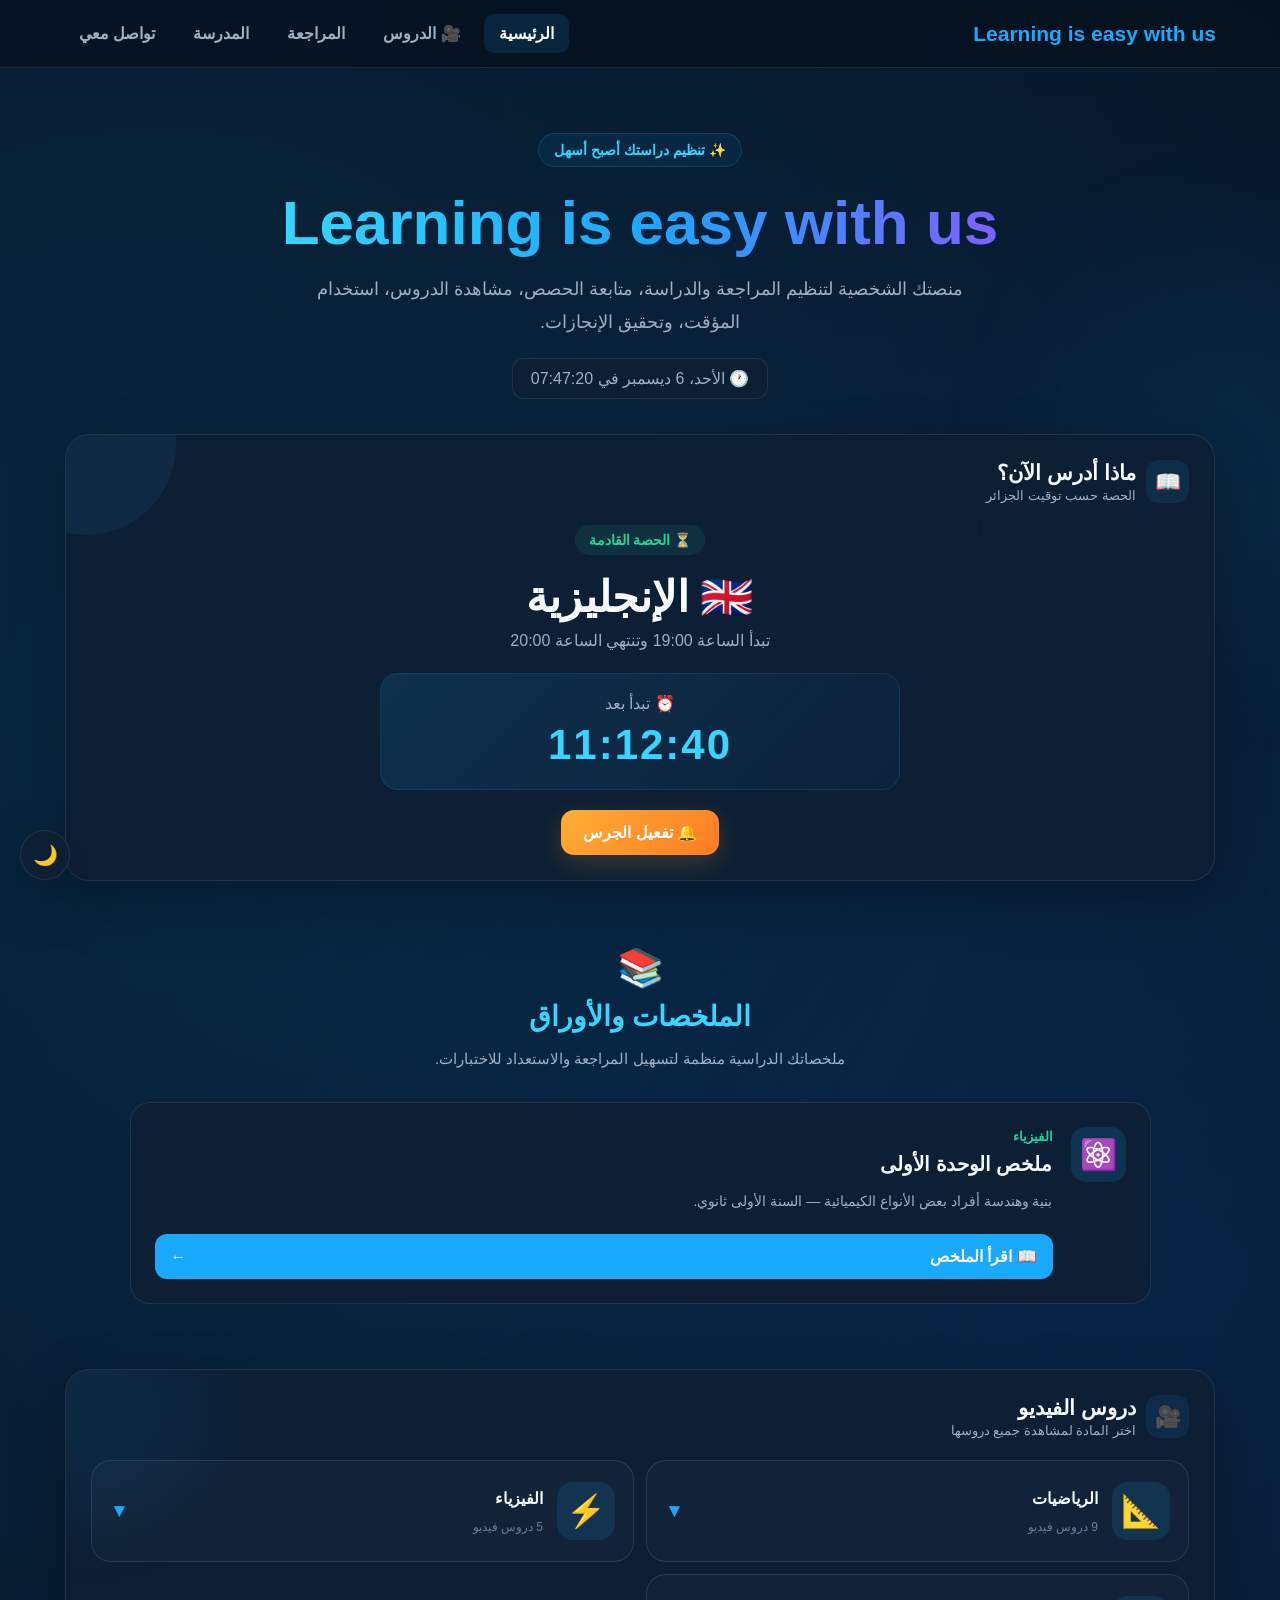
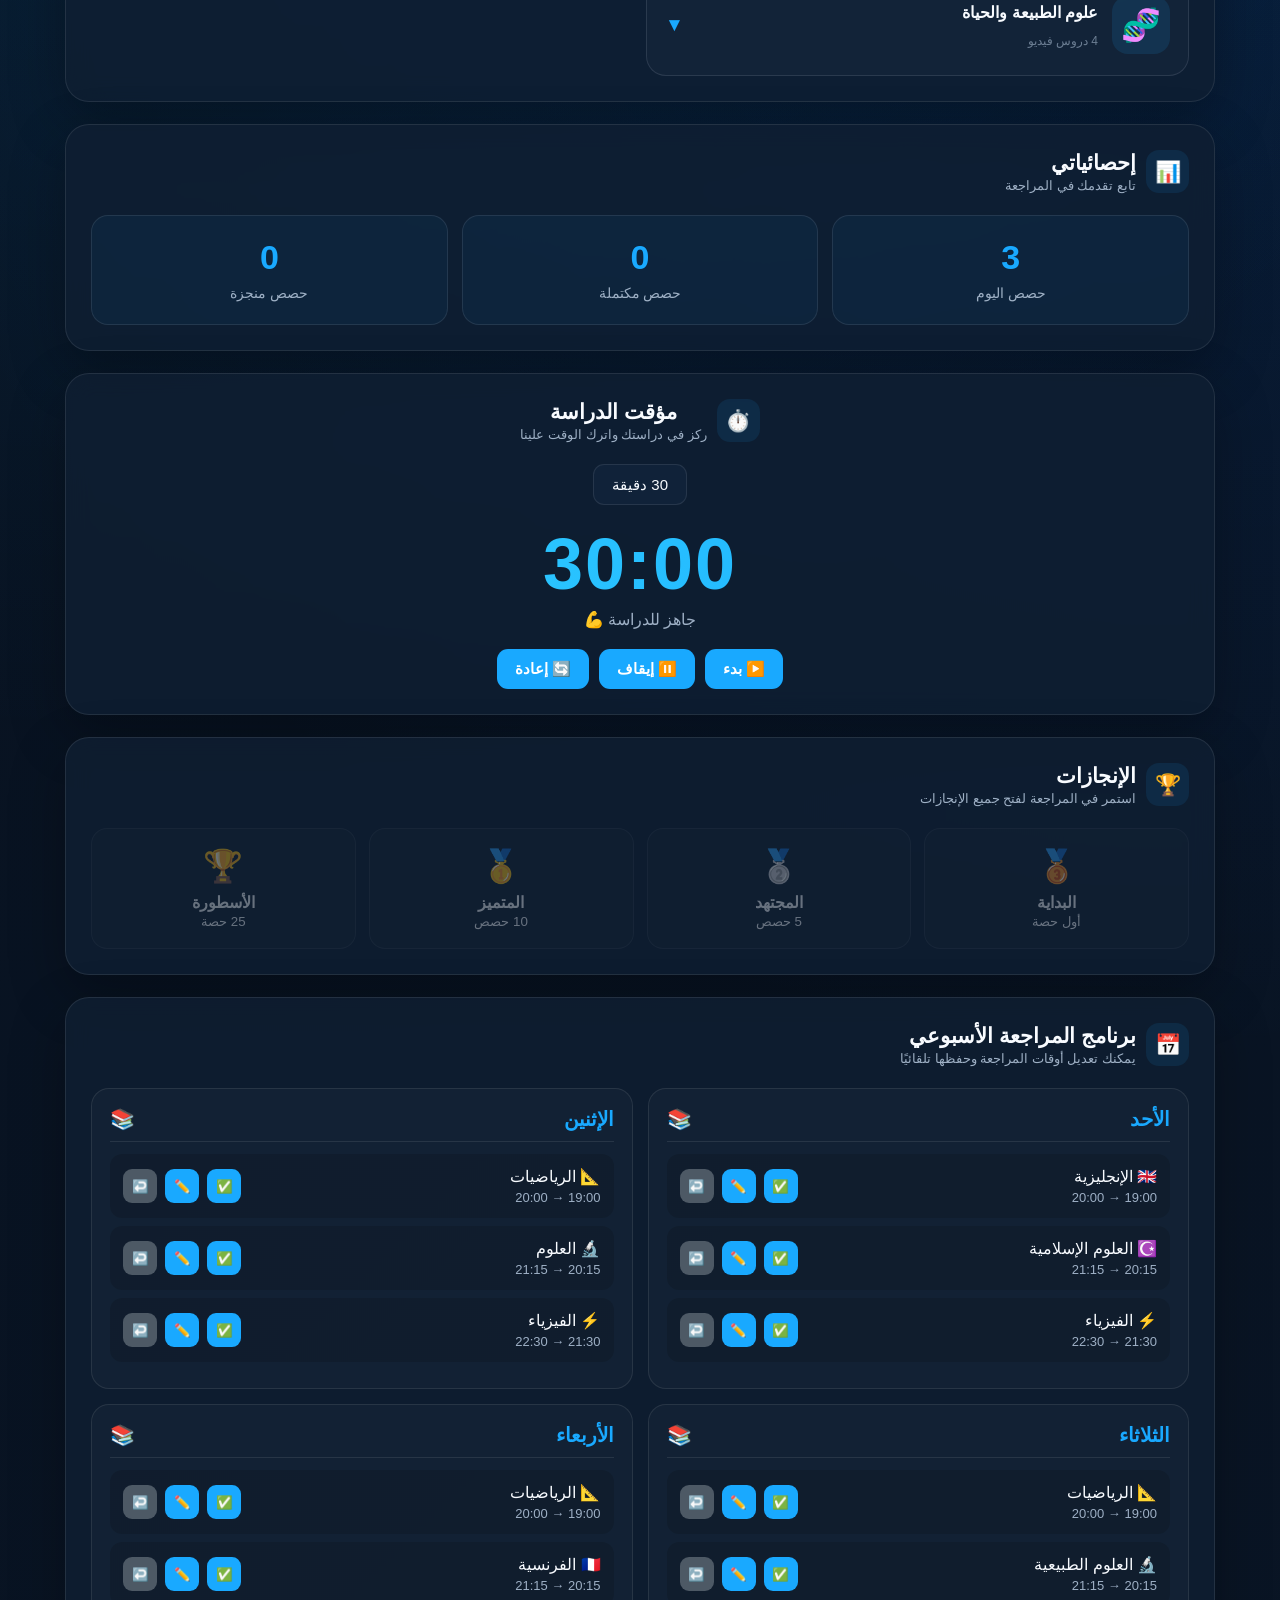
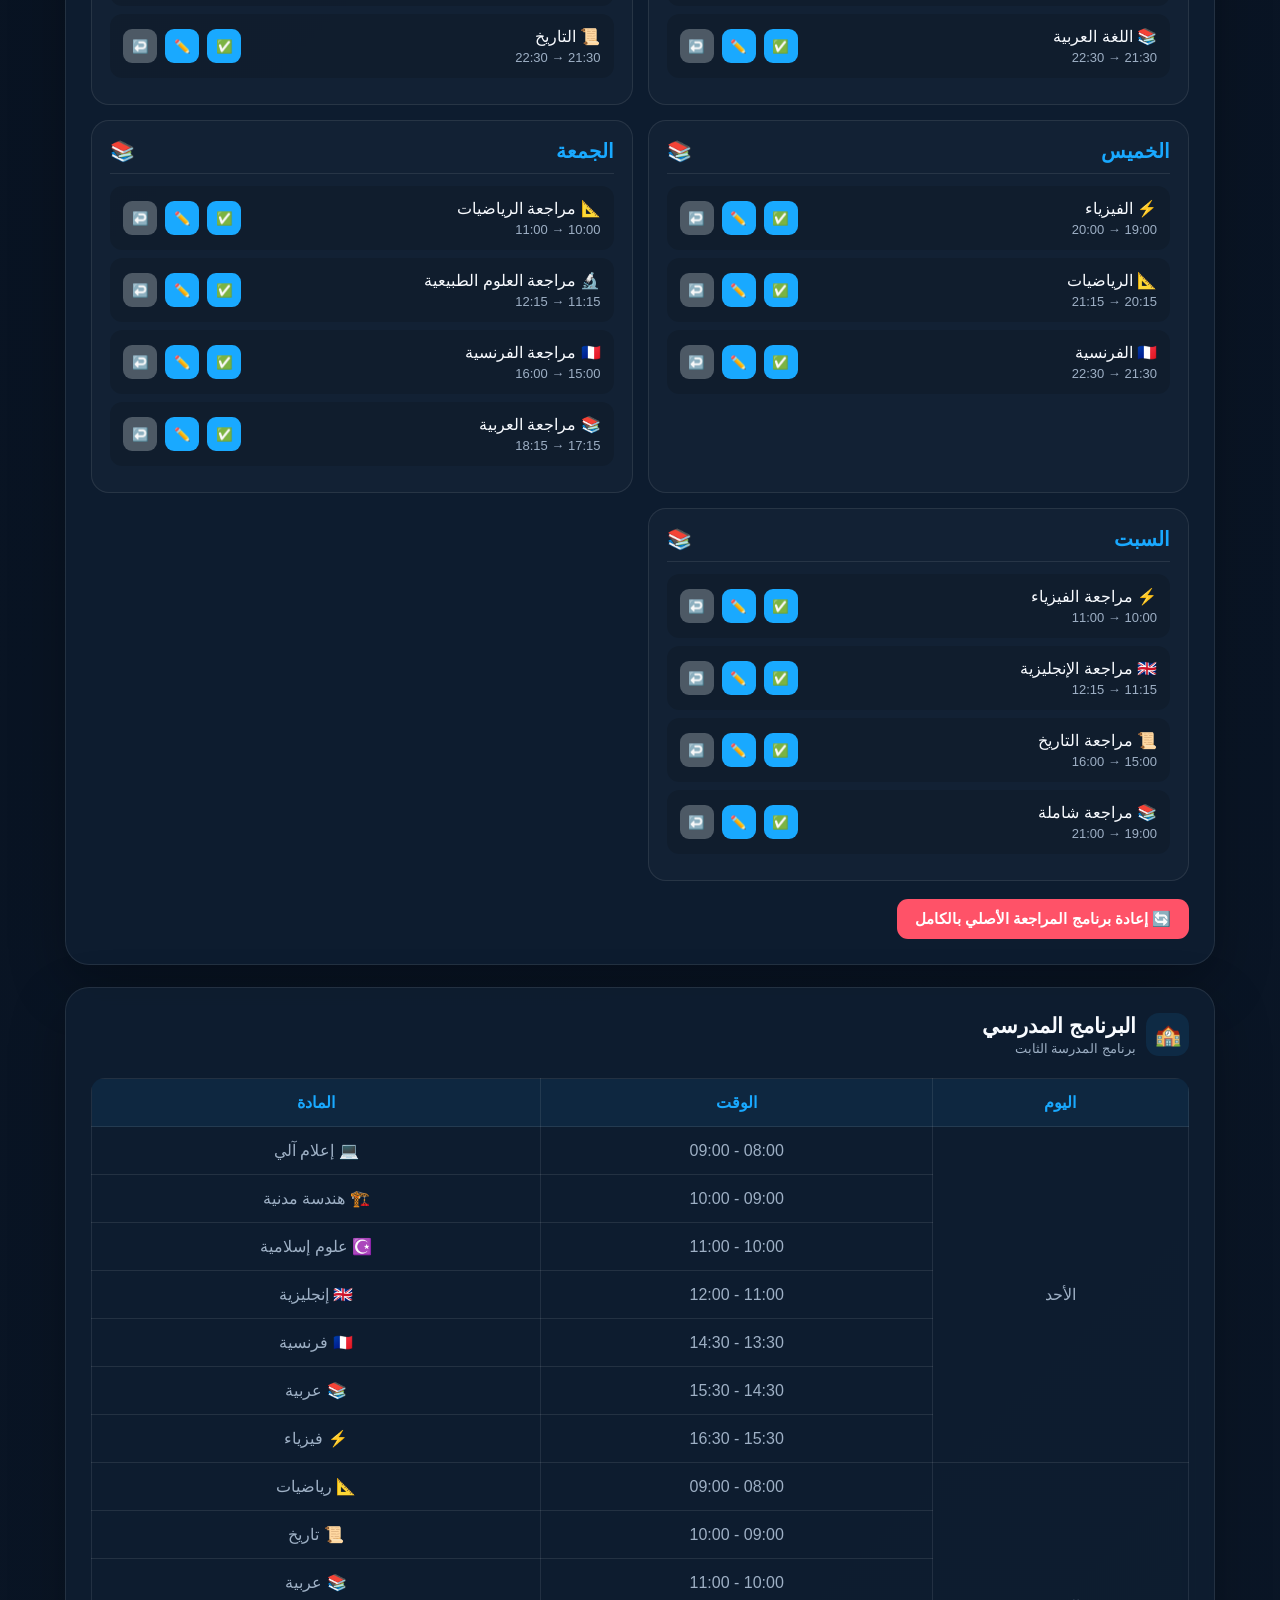
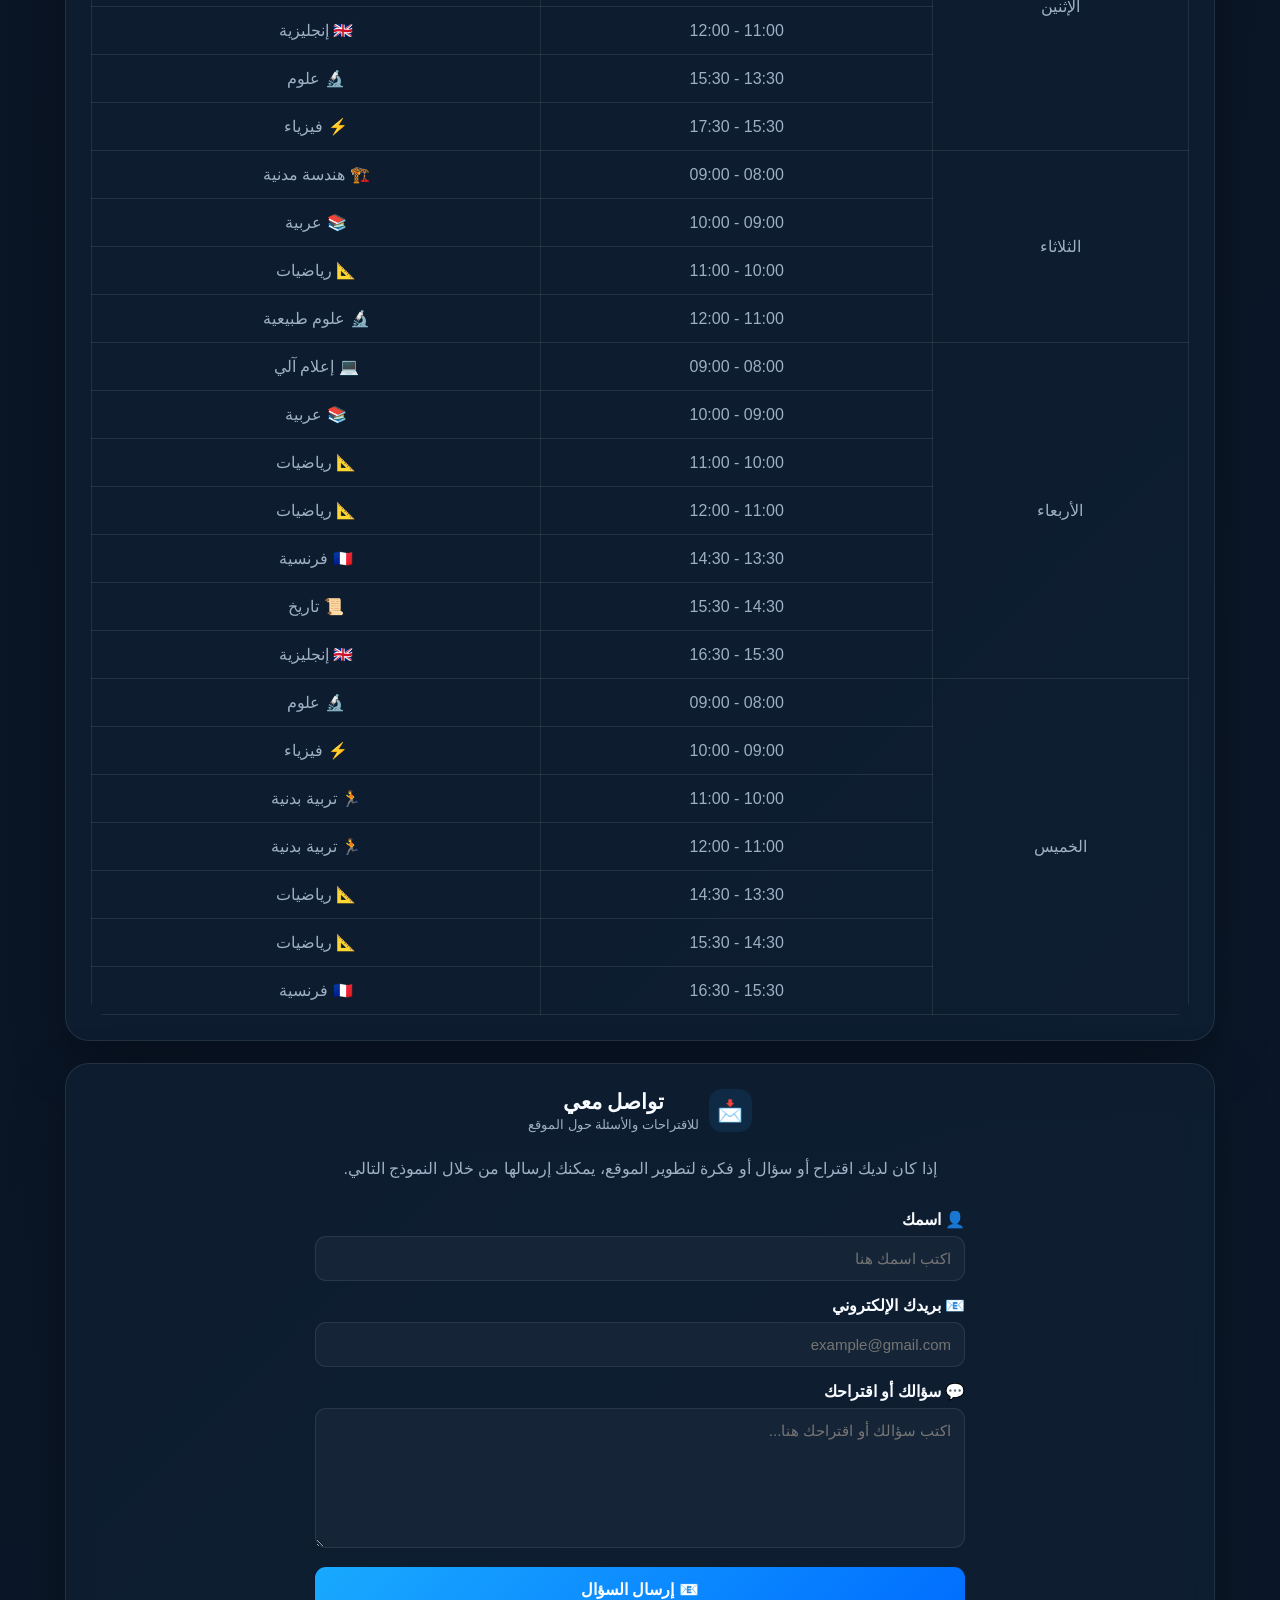
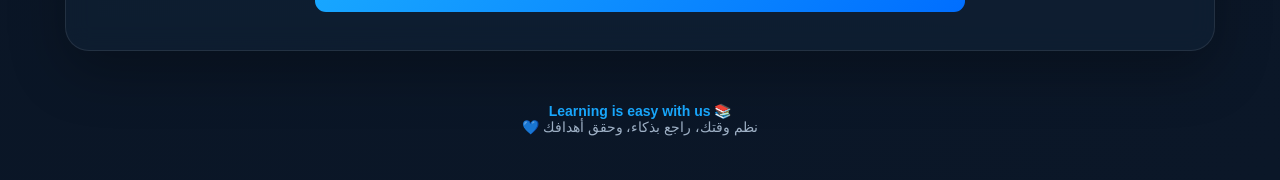
==== commit 644162ec: "Add styles for summaries section in index.html" ====
--- a/index.html
+++ b/index.html
@@ -902,6 +902,113 @@
         font-size:15px;
     }
 }
+
+
+/* =========================================
+   📚 تنسيق قسم الملخصات والأوراق
+   مدمج داخل index.html
+========================================= */
+#summaries-section {
+    direction: rtl;
+    display: block;
+    width: min(1100px, 94%);
+    margin: 35px auto;
+    padding: 30px;
+    box-sizing: border-box;
+    color: var(--text, #ffffff);
+    text-align: right;
+}
+#summaries-section .summaries-header {
+    display: block;
+    text-align: center;
+    margin-bottom: 28px;
+}
+#summaries-section .summaries-icon {
+    display: block;
+    font-size: 38px;
+    margin-bottom: 10px;
+}
+#summaries-section .summaries-header h2 {
+    color: var(--cyan, #35d6ff);
+    font-size: 28px;
+    font-weight: 800;
+    margin: 0 0 12px;
+}
+#summaries-section .summaries-header p {
+    font-size: 15px;
+    line-height: 1.9;
+    margin: 0;
+    color: var(--muted, #b9c9dc);
+}
+#summaries-section .summaries-grid {
+    display: grid;
+    grid-template-columns: repeat(auto-fit, minmax(min(100%, 290px), 1fr));
+    gap: 20px;
+}
+#summaries-section .summary-card {
+    display: flex;
+    align-items: flex-start;
+    gap: 18px;
+    padding: 24px;
+    box-sizing: border-box;
+    background: var(--card, rgba(15,31,51,.82));
+    border: 1px solid var(--border, rgba(255,255,255,.12));
+    border-radius: 20px;
+    transition: transform .25s, border-color .25s;
+}
+#summaries-section .summary-card:hover {
+    transform: translateY(-4px);
+    border-color: var(--cyan, #35d6ff);
+}
+#summaries-section .summary-card-icon {
+    flex-shrink: 0;
+    display: grid;
+    place-items: center;
+    width: 55px;
+    height: 55px;
+    font-size: 30px;
+    border-radius: 15px;
+    background: rgba(25,169,255,.14);
+}
+#summaries-section .summary-card-content { flex: 1; min-width: 0; }
+#summaries-section .summary-subject {
+    display: inline-block;
+    color: var(--green, #20d69a);
+    font-size: 13px;
+    font-weight: bold;
+    margin-bottom: 8px;
+}
+#summaries-section .summary-card h3 {
+    font-size: 20px;
+    margin: 0 0 12px;
+    color: var(--text, #ffffff);
+}
+#summaries-section .summary-card p {
+    font-size: 14px;
+    line-height: 1.9;
+    margin: 0 0 20px;
+    color: var(--muted, #b9c9dc);
+}
+#summaries-section .summary-open-button {
+    display: flex;
+    align-items: center;
+    justify-content: space-between;
+    gap: 10px;
+    padding: 13px 16px;
+    border-radius: 12px;
+    background: var(--blue, #19a9ff);
+    color: #ffffff;
+    text-decoration: none;
+    font-weight: bold;
+    transition: filter .2s;
+}
+#summaries-section .summary-open-button:hover { filter: brightness(1.15); }
+@media (max-width: 600px) {
+    #summaries-section { padding: 22px 16px; }
+    #summaries-section .summaries-header h2 { font-size: 24px; }
+    #summaries-section .summary-card { padding: 18px; gap: 12px; }
+}
+
 </style>
 
 </head>
